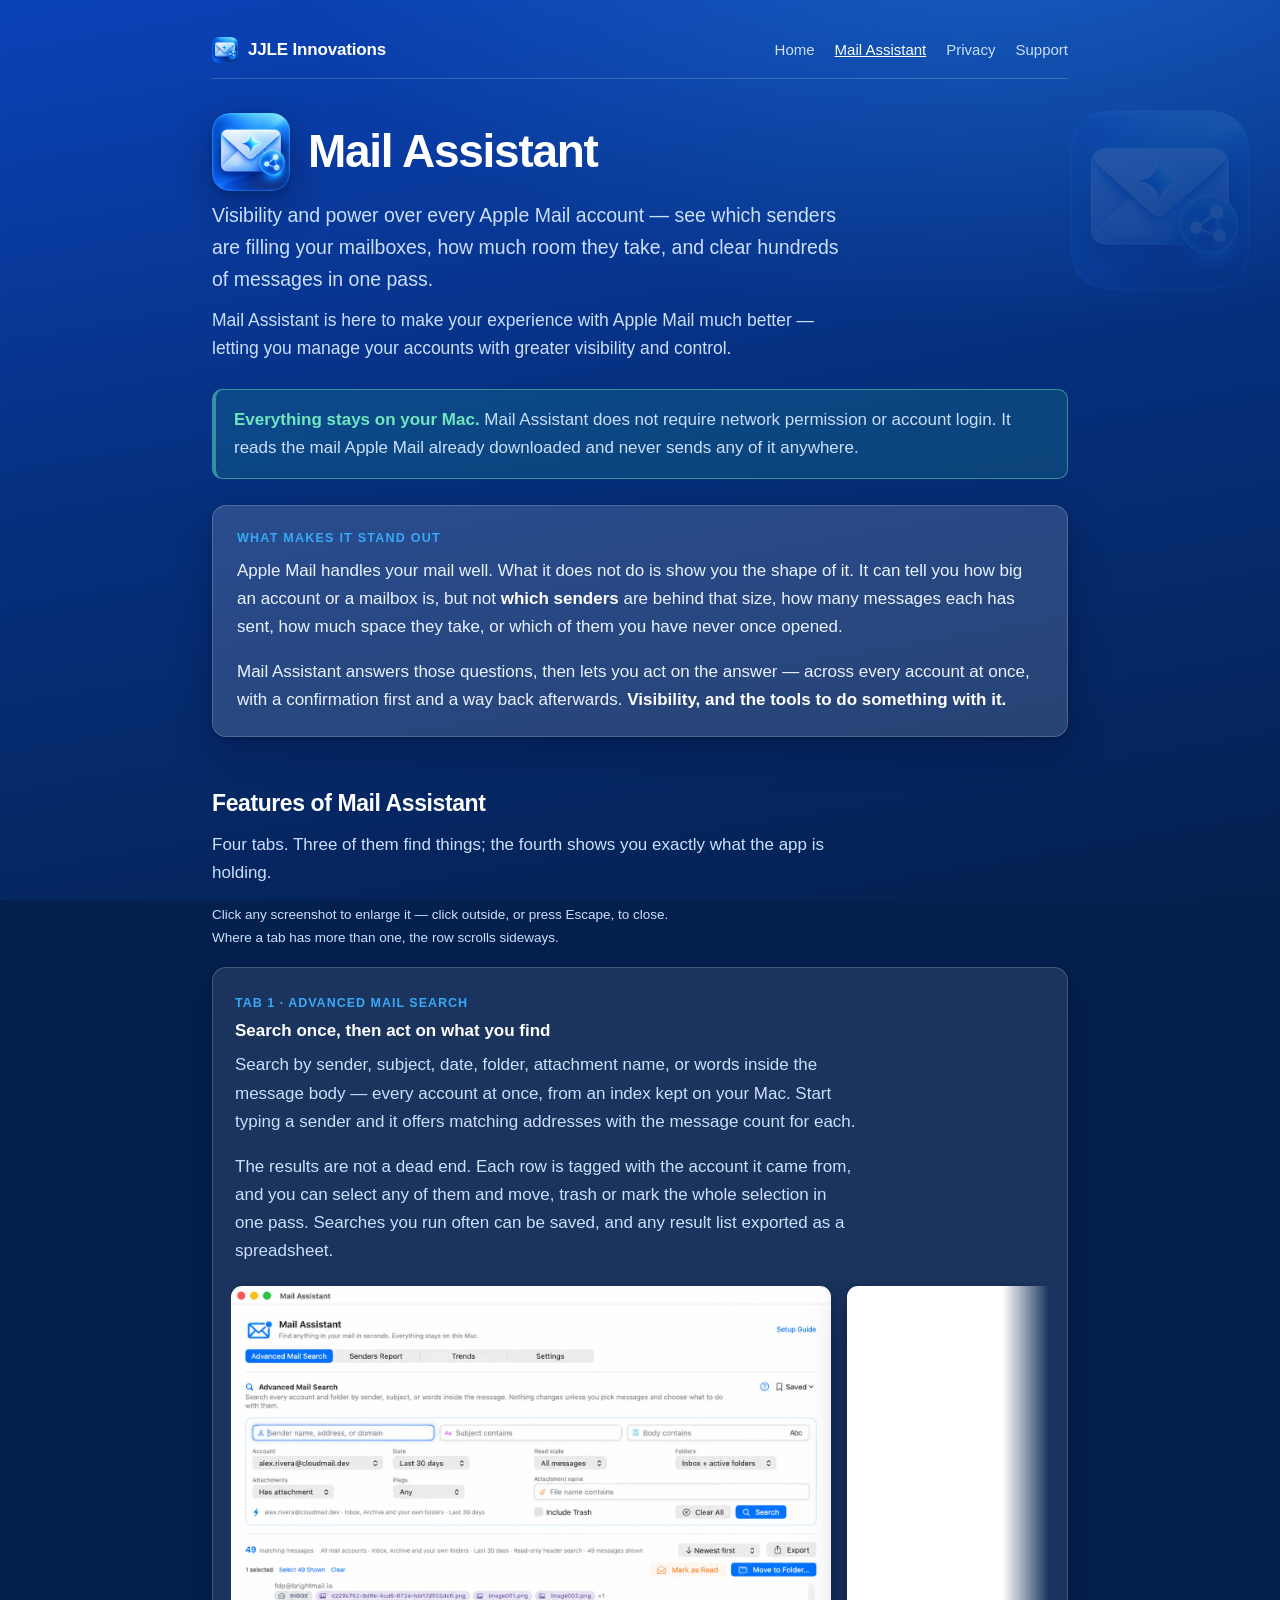
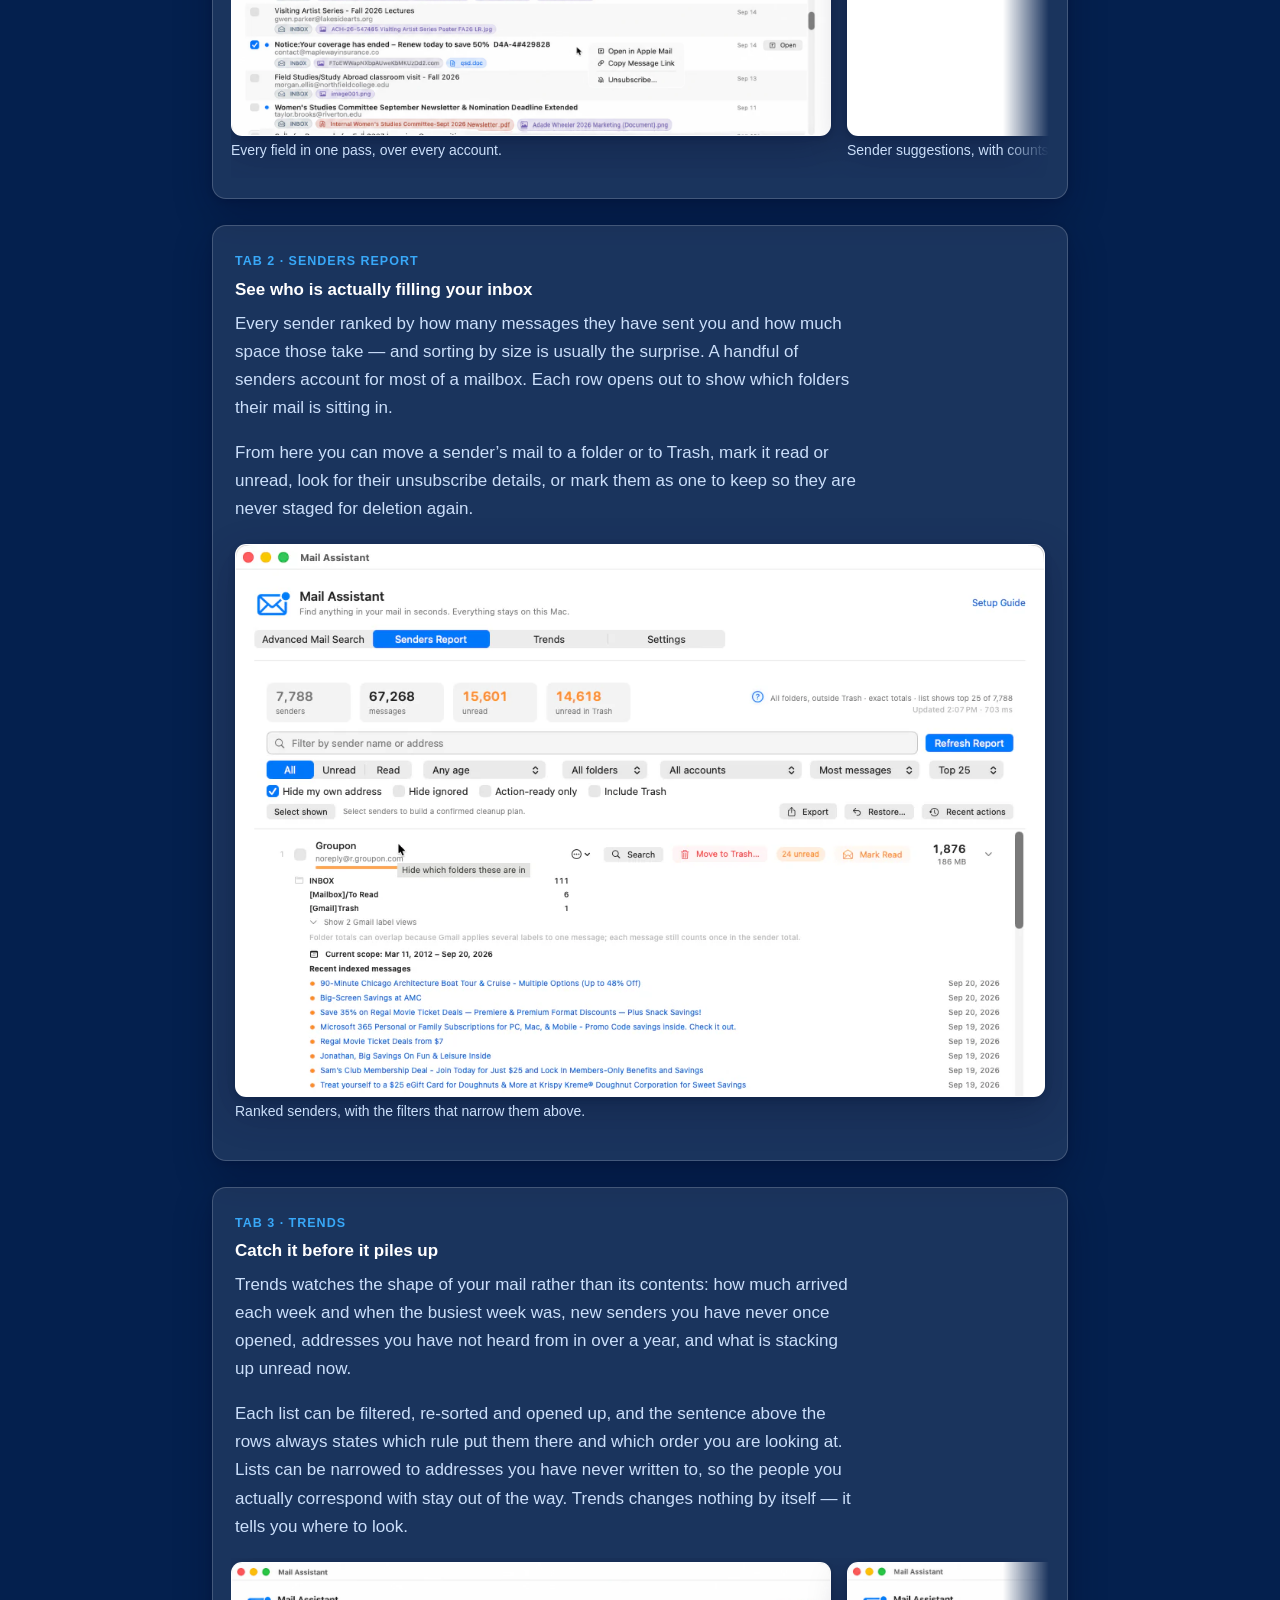
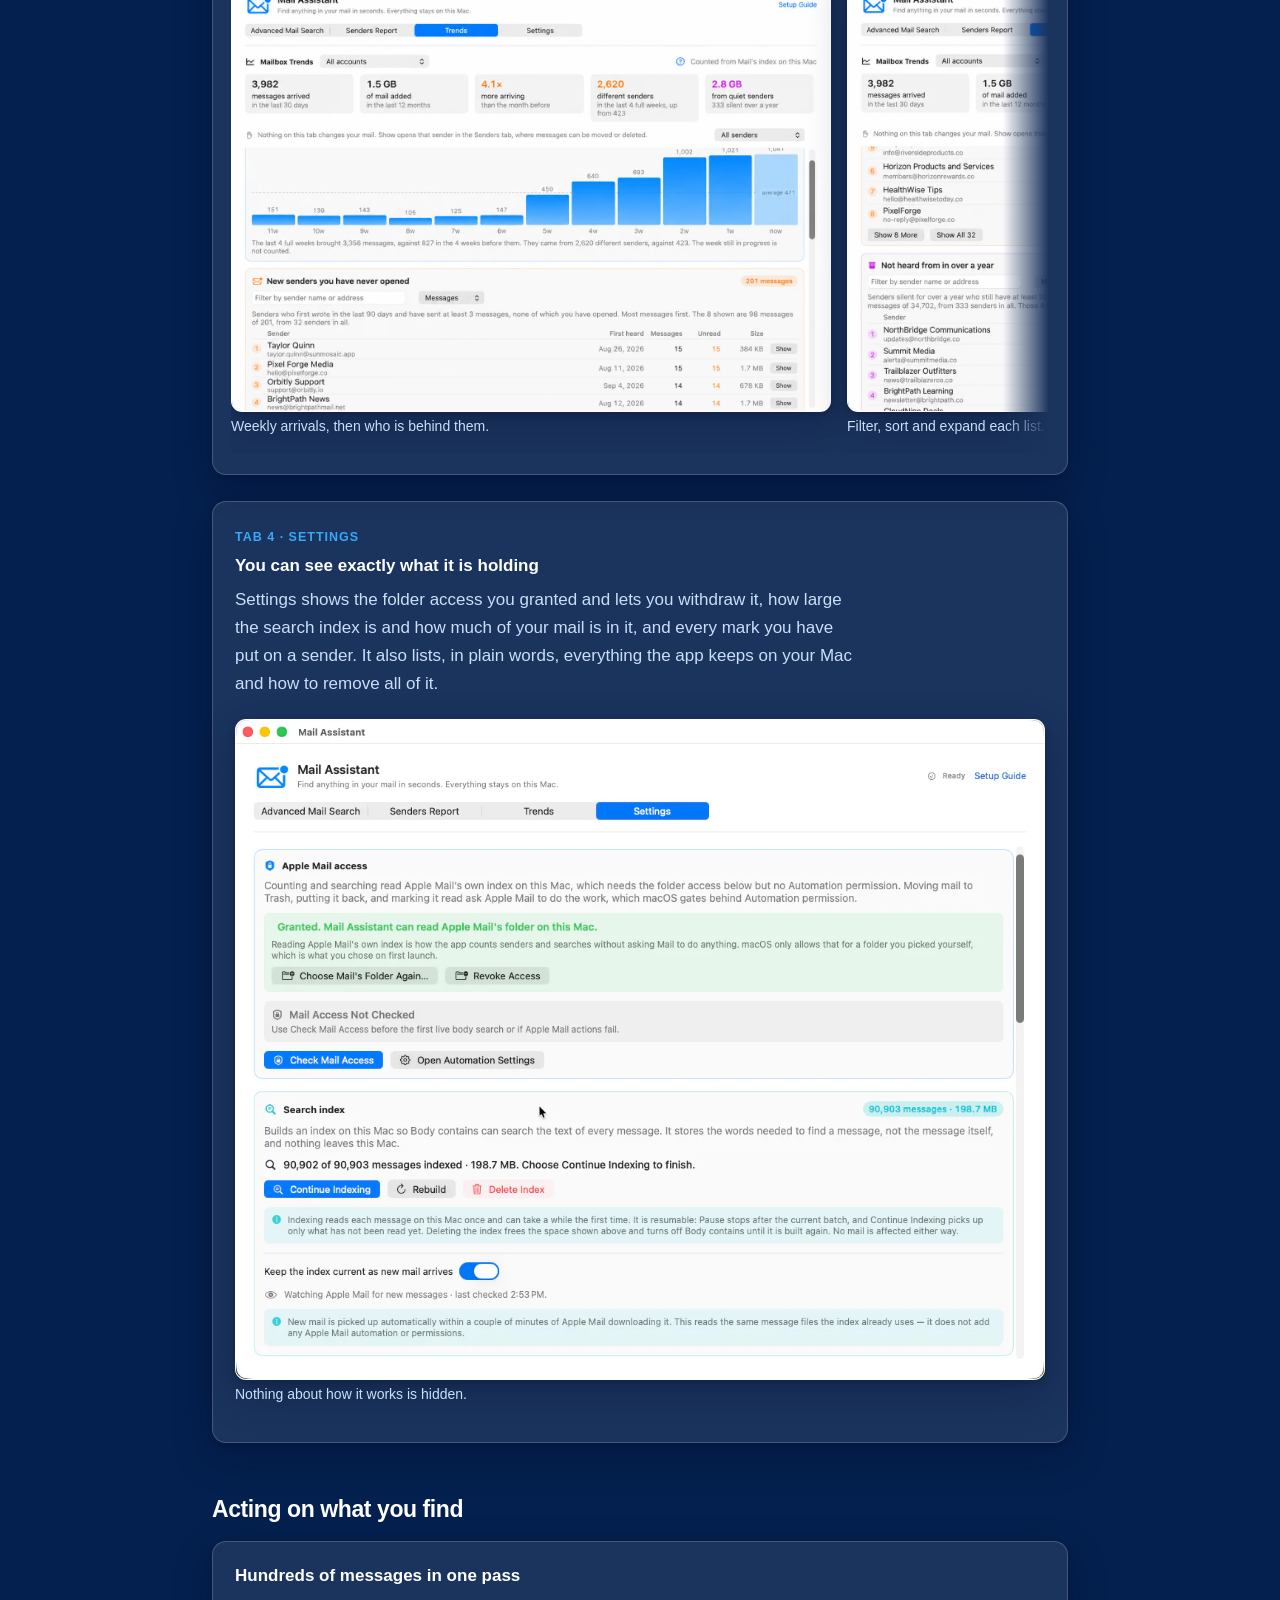
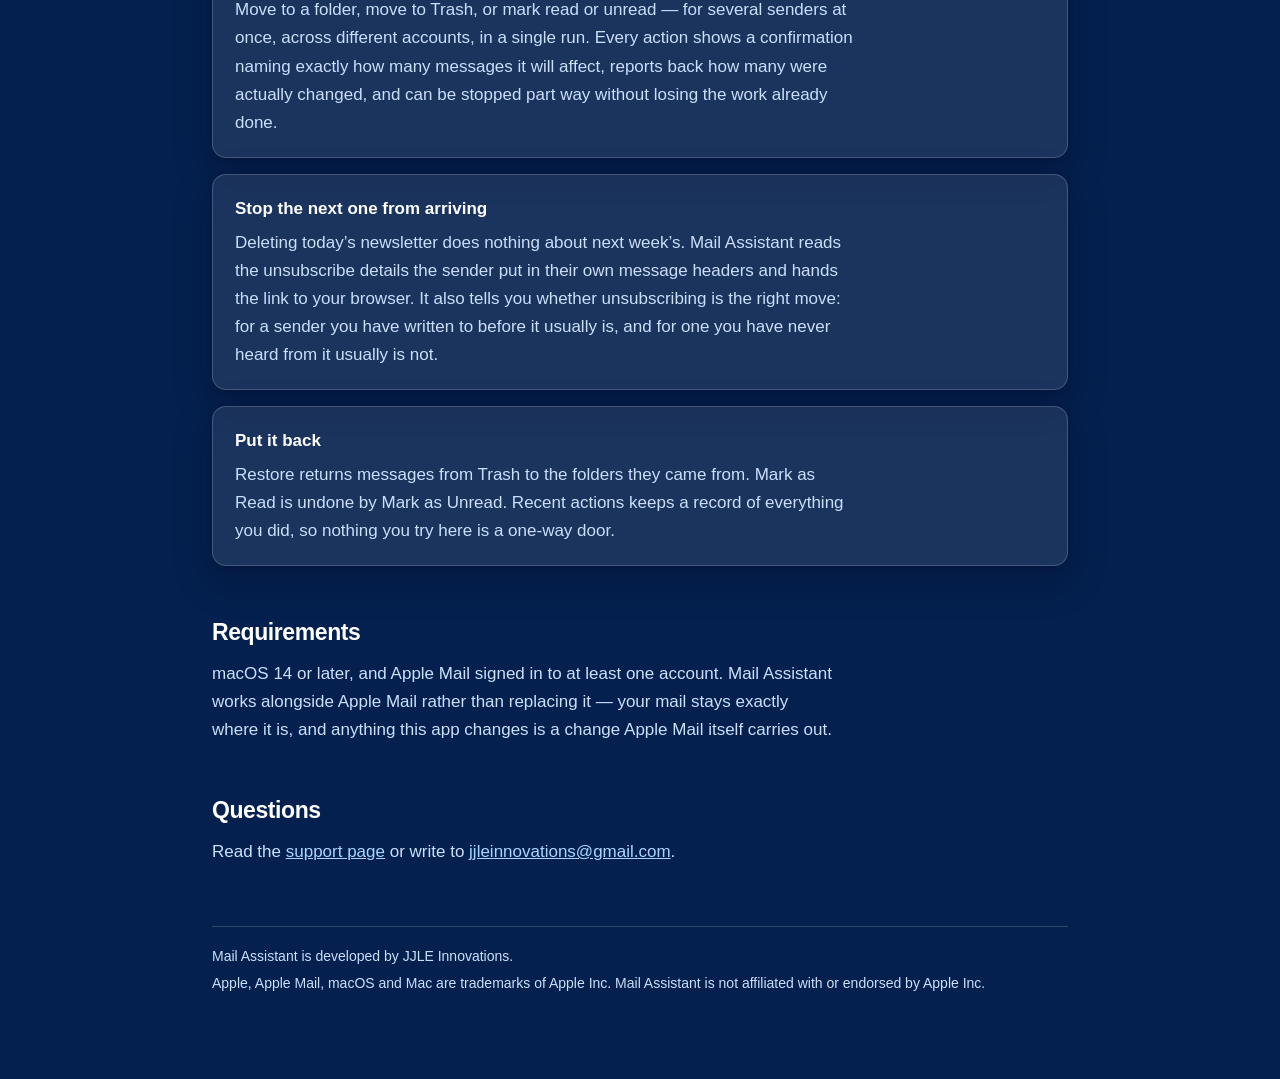
==== mail-assistant/index.html @ a0c48a4e "Home page: new portfolio layout on its own stylesheet The home page is rebuilt on home.css: a light " ====
<!doctype html>
<html lang="en">
<head>
<meta charset="utf-8">
<meta name="viewport" content="width=device-width, initial-scale=1">
<title>Mail Assistant for Mac</title>
<meta name="description" content="An Apple Mail assistant. Visibility and power over every account &mdash; see which senders fill your mailboxes, act on hundreds at once. Everything stays on your Mac.">
<meta property="og:title" content="Mail Assistant for Mac">
<meta property="og:description" content="An assistant for Apple Mail. Visibility and power over every account &mdash; see which senders fill your mailboxes, how much room they take, and act on hundreds in one pass. Everything stays on your Mac.">
<meta property="og:image" content="https://jjleinnovations.github.io/icon-512.png">
<meta property="og:type" content="website">
<meta name="twitter:card" content="summary">
<link rel="icon" href="/favicon.png" type="image/png">
<link rel="stylesheet" href="/style.css?v=20260922c">
</head>
<body class="marked">
<div class="wrap">

<nav>
  <span class="brand"><img src="/icon.png" alt="">JJLE Innovations</span>
  <a href="/">Home</a>
  <a href="/mail-assistant/" aria-current="page">Mail Assistant</a>
  <a href="/mail-assistant/privacy.html">Privacy</a>
  <a href="/mail-assistant/support.html">Support</a>
</nav>

<div class="masthead">
  <img src="/icon.png" alt="Mail Assistant icon">
  <h1>Mail Assistant</h1>
</div>
<p class="lead">Visibility and power over every Apple Mail account &mdash; see which senders are filling your mailboxes, how much room they take, and clear hundreds of messages in one pass.</p>
<p class="sub-lead">Mail Assistant is here to make your experience with Apple Mail much better &mdash; letting you manage your accounts with greater visibility and control.</p>

<div class="summary">
  <p><strong>Everything stays on your Mac.</strong> Mail Assistant does not require network permission or account login. It reads the mail Apple Mail already downloaded and never sends any of it anywhere.</p>
</div>

<div class="stand-out">
  <span class="kicker">What makes it stand out</span>
  <p>Apple Mail handles your mail well. What it does not do is show you the shape of it. It can tell you how big an account or a mailbox is, but not <strong>which senders</strong> are behind that size, how many messages each has sent, how much space they take, or which of them you have never once opened.</p>
  <p>Mail Assistant answers those questions, then lets you act on the answer &mdash; across every account at once, with a confirmation first and a way back afterwards. <strong>Visibility, and the tools to do something with it.</strong></p>
</div>

<h2>Features of Mail Assistant</h2>
<p>Four tabs. Three of them find things; the fourth shows you exactly what the app is holding.</p>
<p class="hint">Click any screenshot to enlarge it &mdash; click outside, or press Escape, to close. Where a tab has more than one, the row scrolls sideways.</p>

<div class="card feature">
  <span class="tab-name">Tab 1 &middot; Advanced Mail Search</span>
  <h3>Search once, then act on what you find</h3>
  <p>Search by sender, subject, date, folder, attachment name, or words inside the message body &mdash; every account at once, from an index kept on your Mac. Start typing a sender and it offers matching addresses with the message count for each.</p>
  <p>The results are not a dead end. Each row is tagged with the account it came from, and you can select any of them and move, trash or mark the whole selection in one pass. Searches you run often can be saved, and any result list exported as a spreadsheet.</p>
  <div class="strip">
    <button class="shot" type="button" data-src="/mail-assistant/shots/MailAssistantAdvanceSearch1.webp" data-caption="Sender, subject, body, date, folder, attachments and read state, over every account at once.">
      <img src="/mail-assistant/shots/MailAssistantAdvanceSearch1.webp" alt="Advanced Mail Search with fields for sender, subject and body, above a list of matching messages." width="1448" height="1086" loading="lazy" decoding="async">
      <span class="cap">Every field in one pass, over every account.</span>
    </button>
    <button class="shot" type="button" data-src="/mail-assistant/shots/MailAssistantAdvanceSearch2.webp" data-caption="Typing part of a sender name offers the matching addresses, each with how many messages it has sent you.">
      <img src="/mail-assistant/shots/MailAssistantAdvanceSearch2.webp" alt="Typing a partial sender name shows matching senders with message counts." width="1448" height="1086" loading="lazy" decoding="async">
      <span class="cap">Sender suggestions, with counts.</span>
    </button>
    <button class="shot" type="button" data-src="/mail-assistant/shots/MailAssistantAdvanceSearch3.webp" data-caption="Body search shows the matching words in context, and states plainly that Apple Mail was not contacted to find them.">
      <img src="/mail-assistant/shots/MailAssistantAdvanceSearch3.webp" alt="A body-text search showing the matching phrase highlighted inside each result." width="1448" height="1086" loading="lazy" decoding="async">
      <span class="cap">Body text, matched in context.</span>
    </button>
  </div>
</div>

<div class="card feature">
  <span class="tab-name">Tab 2 &middot; Senders Report</span>
  <h3>See who is actually filling your inbox</h3>
  <p>Every sender ranked by how many messages they have sent you and how much space those take &mdash; and sorting by size is usually the surprise. A handful of senders account for most of a mailbox. Each row opens out to show which folders their mail is sitting in.</p>
  <p>From here you can move a sender&rsquo;s mail to a folder or to Trash, mark it read or unread, look for their unsubscribe details, or mark them as one to keep so they are never staged for deletion again.</p>
  <div class="strip single">
    <button class="shot" type="button" data-src="/mail-assistant/shots/MailAssistantSendersReportView.webp" data-caption="Every sender, ranked. Filters for unread, age, folder and account sit above the list, and each sender expands to show the folders their mail is in.">
      <img src="/mail-assistant/shots/MailAssistantSendersReportView.webp" alt="The Senders Report listing senders with message counts, unread counts and space used." width="1057" height="721" loading="lazy" decoding="async">
      <span class="cap">Ranked senders, with the filters that narrow them above.</span>
    </button>
  </div>
</div>

<div class="card feature">
  <span class="tab-name">Tab 3 &middot; Trends</span>
  <h3>Catch it before it piles up</h3>
  <p>Trends watches the shape of your mail rather than its contents: how much arrived each week and when the busiest week was, new senders you have never once opened, addresses you have not heard from in over a year, and what is stacking up unread now.</p>
  <p>Each list can be filtered, re-sorted and opened up, and the sentence above the rows always states which rule put them there and which order you are looking at. Lists can be narrowed to addresses you have never written to, so the people you actually correspond with stay out of the way. Trends changes nothing by itself &mdash; it tells you where to look.</p>
  <div class="strip">
    <button class="shot" type="button" data-src="/mail-assistant/shots/MailAssistantTrends1.webp" data-caption="Twelve weeks of arrivals against the average week, above the senders worth a decision.">
      <img src="/mail-assistant/shots/MailAssistantTrends1.webp" alt="The Trends tab: a bar chart of weekly arrivals above a list of new senders never opened." width="1448" height="1086" loading="lazy" decoding="async">
      <span class="cap">Weekly arrivals, then who is behind them.</span>
    </button>
    <button class="shot" type="button" data-src="/mail-assistant/shots/MailAssistantTrends2.webp" data-caption="Every list has its own filter, sort and paging, and says how many senders it is holding back.">
      <img src="/mail-assistant/shots/MailAssistantTrends2.webp" alt="Trends lists with filter and sort controls and buttons to show more senders." width="1448" height="1086" loading="lazy" decoding="async">
      <span class="cap">Filter, sort and expand each list.</span>
    </button>
  </div>
</div>

<div class="card feature">
  <span class="tab-name">Tab 4 &middot; Settings</span>
  <h3>You can see exactly what it is holding</h3>
  <p>Settings shows the folder access you granted and lets you withdraw it, how large the search index is and how much of your mail is in it, and every mark you have put on a sender. It also lists, in plain words, everything the app keeps on your Mac and how to remove all of it.</p>
  <div class="strip single">
    <button class="shot" type="button" data-src="/mail-assistant/shots/MailAssistantSettingsScreen.webp" data-caption="Permission, index size and indexing progress, all stated rather than assumed - including a button to revoke the folder access.">
      <img src="/mail-assistant/shots/MailAssistantSettingsScreen.webp" alt="The Settings tab showing Apple Mail access with a Revoke Access button, and the search index size." width="1093" height="892" loading="lazy" decoding="async">
      <span class="cap">Nothing about how it works is hidden.</span>
    </button>
  </div>
</div>

<h2>Acting on what you find</h2>

<div class="card">
  <h3>Hundreds of messages in one pass</h3>
  <p>Move to a folder, move to Trash, or mark read or unread &mdash; for several senders at once, across different accounts, in a single run. Every action shows a confirmation naming exactly how many messages it will affect, reports back how many were actually changed, and can be stopped part way without losing the work already done.</p>
</div>

<div class="card">
  <h3>Stop the next one from arriving</h3>
  <p>Deleting today&rsquo;s newsletter does nothing about next week&rsquo;s. Mail Assistant reads the unsubscribe details the sender put in their own message headers and hands the link to your browser. It also tells you whether unsubscribing is the right move: for a sender you have written to before it usually is, and for one you have never heard from it usually is not.</p>
</div>

<div class="card">
  <h3>Put it back</h3>
  <p>Restore returns messages from Trash to the folders they came from. Mark as Read is undone by Mark as Unread. Recent actions keeps a record of everything you did, so nothing you try here is a one-way door.</p>
</div>

<h2>Requirements</h2>
<p>macOS 14 or later, and Apple Mail signed in to at least one account. Mail Assistant works alongside Apple Mail rather than replacing it &mdash; your mail stays exactly where it is, and anything this app changes is a change Apple Mail itself carries out.</p>

<h2>Questions</h2>
<p>Read the <a href="/mail-assistant/support.html">support page</a> or write to <a href="mailto:jjleinnovations@gmail.com">jjleinnovations@gmail.com</a>.</p>

<footer>
  <p>Mail Assistant is developed by JJLE Innovations.</p>
  <p>Apple, Apple Mail, macOS and Mac are trademarks of Apple Inc. Mail Assistant is not affiliated with or endorsed by Apple Inc.</p>
</footer>

</div>

<dialog class="zoom" id="zoom" aria-label="Enlarged screenshot">
  <button class="close" type="button" value="close">Close</button>
  <figure>
    <img id="zoom-img" alt="">
    <figcaption id="zoom-cap"></figcaption>
  </figure>
</dialog>

<script>
(function () {
  var dlg = document.getElementById('zoom');
  var img = document.getElementById('zoom-img');
  var cap = document.getElementById('zoom-cap');
  if (!dlg || typeof dlg.showModal !== 'function') return;  // no dialog: shots stay inline

  document.querySelectorAll('.shot').forEach(function (shot) {
    shot.addEventListener('click', function () {
      img.src = shot.dataset.src;
      img.alt = shot.querySelector('img').alt;
      cap.textContent = shot.dataset.caption || '';
      dlg.showModal();
    });
  });

  // Clicking outside the picture closes it. The backdrop is not an element,
  // so the click lands on the dialog itself; anything inside stops here.
  dlg.addEventListener('click', function (e) {
    if (e.target === dlg || e.target.classList.contains('close')) dlg.close();
  });
  // Free the memory and stop a stale picture flashing on the next open.
  dlg.addEventListener('close', function () { img.removeAttribute('src'); });
})();
</script>

</body>
</html>
---- style.css ----
/* Mail Assistant / JJLE Innovations.
   One deliberate look rather than a light and a dark: the page is the app's
   blue. Colours sampled from the app icon - #0048C8 core, #38A8F8 highlight -
   and every pairing checked against the LIGHTEST point of the gradient, which
   is the worst case. White 8.45:1, muted 6.23:1, links 5.53:1, all AA. */
:root {
  color-scheme: dark;
  --brand: #0048C8;
  --ground-top: #0A42B8;
  --ground-bottom: #04204E;
  --ink: #FFFFFF;
  --ink-muted: #CBDFFA;
  --link: #A9D6FF;
  --bright: #38A8F8;
  --surface: rgba(255, 255, 255, .09);
  --surface-strong: rgba(255, 255, 255, .14);
  --rule: rgba(255, 255, 255, .18);
  --affirm: #6EE7C0;
  --affirm-soft: rgba(53, 214, 164, .14);
  --shadow: 0 2px 6px rgba(0, 12, 40, .22), 0 14px 38px rgba(0, 12, 40, .28);
  --sans: -apple-system, BlinkMacSystemFont, "Segoe UI", Roboto, Helvetica, Arial, sans-serif;
  --mono: ui-monospace, "SF Mono", Menlo, Consolas, monospace;
}

* { box-sizing: border-box; }

html { background: var(--ground-bottom); }

body {
  margin: 0; color: var(--ink);
  font-family: var(--sans); font-size: 17px; line-height: 1.65;
  -webkit-font-smoothing: antialiased;
  min-height: 100vh;
  /* Fixed, so the blue does not band or repeat on a long page. */
  background:
    radial-gradient(1200px 700px at 78% -10%, rgba(56, 168, 248, .30) 0%, transparent 60%),
    linear-gradient(170deg, var(--ground-top) 0%, #06307F 46%, var(--ground-bottom) 100%);
  background-attachment: fixed;
}

/* The app's mark, behind everything. It is a recognisable rounded square, so
   a cropped one reads as a mistake rather than a bleed - it must sit fully on
   screen. The width tracks the empty gutter beside the 900px column
   (half the viewport, less half the column and a margin), so it stays out of
   the text instead of being clipped by the edge. Never intercepts a click. */
body.marked::before {
  content: "";
  position: fixed; top: 110px; right: 30px;
  width: clamp(180px, calc(50vw - 460px), 300px); aspect-ratio: 1;
  background: url("/icon-mark.webp") no-repeat center / contain;
  opacity: .10; pointer-events: none; z-index: 0;
}
/* Below this there is no gutter left to put it in. */
@media (max-width: 1100px) { body.marked::before { display: none; } }

.wrap { position: relative; z-index: 1; max-width: 900px; margin: 0 auto;
        padding-inline: 22px; padding-block: 36px 80px; }

nav { display: flex; gap: 20px; flex-wrap: wrap; align-items: center;
      border-bottom: 1px solid var(--rule); padding-bottom: 14px; margin-bottom: 34px; }
nav .brand { font-weight: 650; letter-spacing: -.01em; margin-right: auto;
             display: inline-flex; align-items: center; gap: 10px; color: var(--ink); }
nav .brand img { width: 26px; height: 26px; border-radius: 7px; display: block; }
nav a { color: var(--ink-muted); text-decoration: none; font-size: 15px; }
nav a:hover, nav a[aria-current] { color: #FFFFFF; text-decoration: underline; }

h1 { font-size: clamp(32px, 5.6vw, 46px); line-height: 1.08; letter-spacing: -.028em;
     margin: 0 0 10px; text-wrap: balance; }
h2 { font-size: 23px; line-height: 1.3; margin: 52px 0 12px; letter-spacing: -.018em; }
h3 { font-size: 17px; margin: 24px 0 6px; }
p, li { max-width: 66ch; }
p { margin: 0 0 1em; color: var(--ink-muted); }
strong { color: #FFFFFF; }
ul, ol { padding-left: 22px; color: var(--ink-muted); }
li { margin-bottom: 6px; }
a { color: var(--link); }

.masthead { display: flex; align-items: center; gap: 18px; margin-bottom: 8px; }
.masthead img { width: 78px; height: 78px; border-radius: 18px; box-shadow: var(--shadow); }
.masthead h1, .masthead h3 { margin: 0; }
@media (max-width: 520px) {
  .masthead { gap: 13px; }
  .masthead img { width: 58px; height: 58px; border-radius: 13px; }
}

.updated { font-family: var(--mono); font-size: 13px; color: var(--ink-muted); margin-bottom: 28px; }
.lead { font-size: 19.5px; color: var(--ink-muted); margin-bottom: 8px; max-width: 58ch;
        /* Stops a one-word last line. Ignored where unsupported. */
        text-wrap: pretty; }
/* Sits under the lead: the positioning line, quieter than the hook above it
   so the two read as a pair rather than competing for the same weight. */
.sub-lead { font-size: 17.5px; color: var(--ink-muted); max-width: 62ch;
            margin-top: 10px; margin-bottom: 4px; text-wrap: pretty; }

.summary { background: var(--affirm-soft); border: 1px solid rgba(110, 231, 192, .45);
           border-left-width: 4px; border-radius: 10px; padding: 16px 18px; margin: 26px 0 8px; }
.summary p { margin: 0; max-width: none; }
.summary strong { color: var(--affirm); }

/* The positioning claim. Lighter than the page so it reads as the one panel
   that is speaking rather than another card. */
.stand-out { background: var(--surface-strong); border: 1px solid var(--rule);
             border-radius: 14px; padding: 22px 24px; margin: 26px 0 10px;
             box-shadow: var(--shadow); }
.stand-out p { max-width: none; color: #EAF2FF; }
.stand-out p:last-child { margin-bottom: 0; }
.stand-out .kicker { display: block; font-size: 12.5px; letter-spacing: .1em;
                     text-transform: uppercase; color: var(--bright);
                     margin-bottom: 8px; font-weight: 700; }

.card { background: var(--surface); border: 1px solid var(--rule); border-radius: 14px;
        padding: 20px 22px; margin: 16px 0; box-shadow: var(--shadow); }
.card h3 { margin-top: 0; }
.card p:last-child, .card ul:last-child, .card .strip:last-child { margin-bottom: 0; }

/* A feature: the tab's name, what it does, then its screenshots. */
.feature { margin: 18px 0 26px; }
.feature .tab-name { display: inline-flex; align-items: center; gap: 8px;
                     font-size: 12.5px; font-weight: 700; letter-spacing: .08em;
                     text-transform: uppercase; color: var(--bright); margin-bottom: 4px; }

/* Screenshots side by side, scrolled horizontally when there is more than one.
   Snap points so a swipe lands on a shot rather than between two. */
.strip { display: flex; gap: 16px; overflow-x: auto; overscroll-behavior-x: contain;
         scroll-snap-type: x mandatory; padding: 4px 4px 14px; margin: 14px -4px 0;
         scrollbar-width: thin; scrollbar-color: rgba(255,255,255,.35) transparent; }
.strip::-webkit-scrollbar { height: 9px; }
.strip::-webkit-scrollbar-thumb { background: rgba(255,255,255,.28); border-radius: 99px; }
.strip::-webkit-scrollbar-track { background: transparent; }
.strip.single { overflow-x: visible; scroll-snap-type: none; }
/* Fade the right edge so a strip reads as scrollable rather than clipped. */
.strip:not(.single) { mask-image: linear-gradient(to right, #000 0, #000 calc(100% - 46px), transparent 100%);
                      -webkit-mask-image: linear-gradient(to right, #000 0, #000 calc(100% - 46px), transparent 100%); }

.shot { flex: 0 0 auto; scroll-snap-align: start; width: min(600px, 88%);
        padding: 0; margin: 0; border: 0; background: none; cursor: zoom-in;
        display: block; text-align: left; color: inherit; font: inherit; }
.strip.single .shot { width: 100%; }
.shot img { display: block; width: 100%; height: auto; border-radius: 11px;
            border: 1px solid var(--rule); box-shadow: var(--shadow);
            background: #FFFFFF; transition: transform .16s ease, box-shadow .16s ease; }
.shot:hover img { transform: translateY(-2px); box-shadow: 0 6px 14px rgba(0,12,40,.3), 0 20px 48px rgba(0,12,40,.36); }
.shot:focus-visible { outline: 3px solid var(--bright); outline-offset: 4px; border-radius: 13px; }
.shot .cap { font-size: 14px; color: var(--ink-muted); margin-top: 9px; }

.hint { font-size: 13.5px; color: var(--ink-muted); margin: 2px 0 0; }

/* Zoomed view. A dialog rather than a bare div so Escape closes it and focus
   is trapped without any of that being hand-written. */
dialog.zoom { border: 0; padding: 0; background: transparent; max-width: 96vw; max-height: 96vh; }
dialog.zoom::backdrop { background: rgba(2, 12, 34, .84); backdrop-filter: blur(3px); }
dialog.zoom img { display: block; max-width: 96vw; max-height: 86vh; width: auto; height: auto;
                  border-radius: 12px; box-shadow: 0 30px 80px rgba(0,0,0,.6); background: #FFF; }
dialog.zoom figure { margin: 0; display: flex; flex-direction: column; align-items: center; }
dialog.zoom figcaption { color: #DCE8FB; font-size: 14px; margin-top: 10px; text-align: center;
                         max-width: 70ch; margin-inline: auto; }
dialog.zoom .close { position: fixed; top: 18px; right: 22px; font-size: 15px;
                     color: #FFFFFF; background: rgba(255,255,255,.16); border: 1px solid var(--rule);
                     border-radius: 99px; padding: 7px 15px; cursor: pointer; }
dialog.zoom .close:hover { background: rgba(255,255,255,.26); }

code { font-family: var(--mono); font-size: .87em; background: rgba(255,255,255,.14);
       padding: 1px 6px; border-radius: 4px; word-break: break-word; color: #EAF2FF; }

footer { margin-top: 60px; padding-top: 18px; border-top: 1px solid var(--rule);
         font-size: 14px; color: var(--ink-muted); }
footer p { margin: 0 0 4px; max-width: none; }

@media (prefers-reduced-motion: reduce) {
  .shot img { transition: none; }
  .shot:hover img { transform: none; }
}
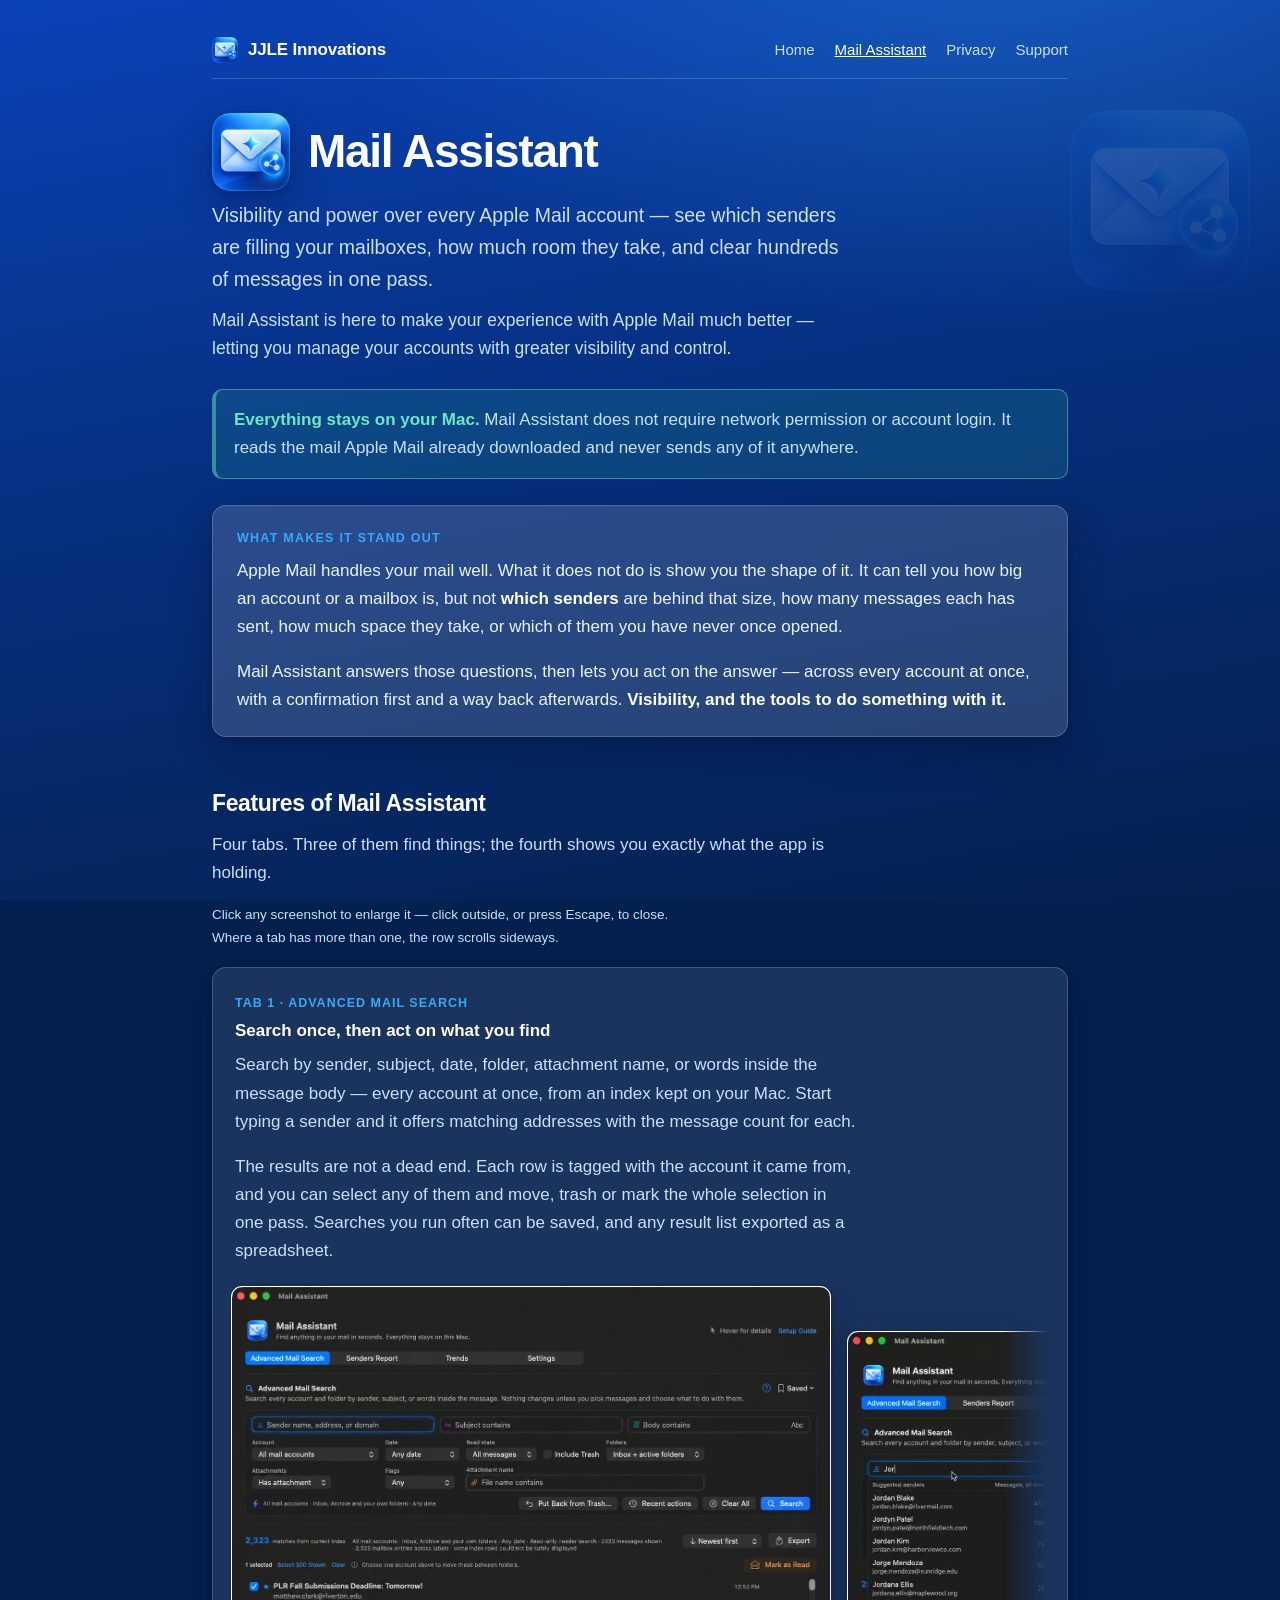
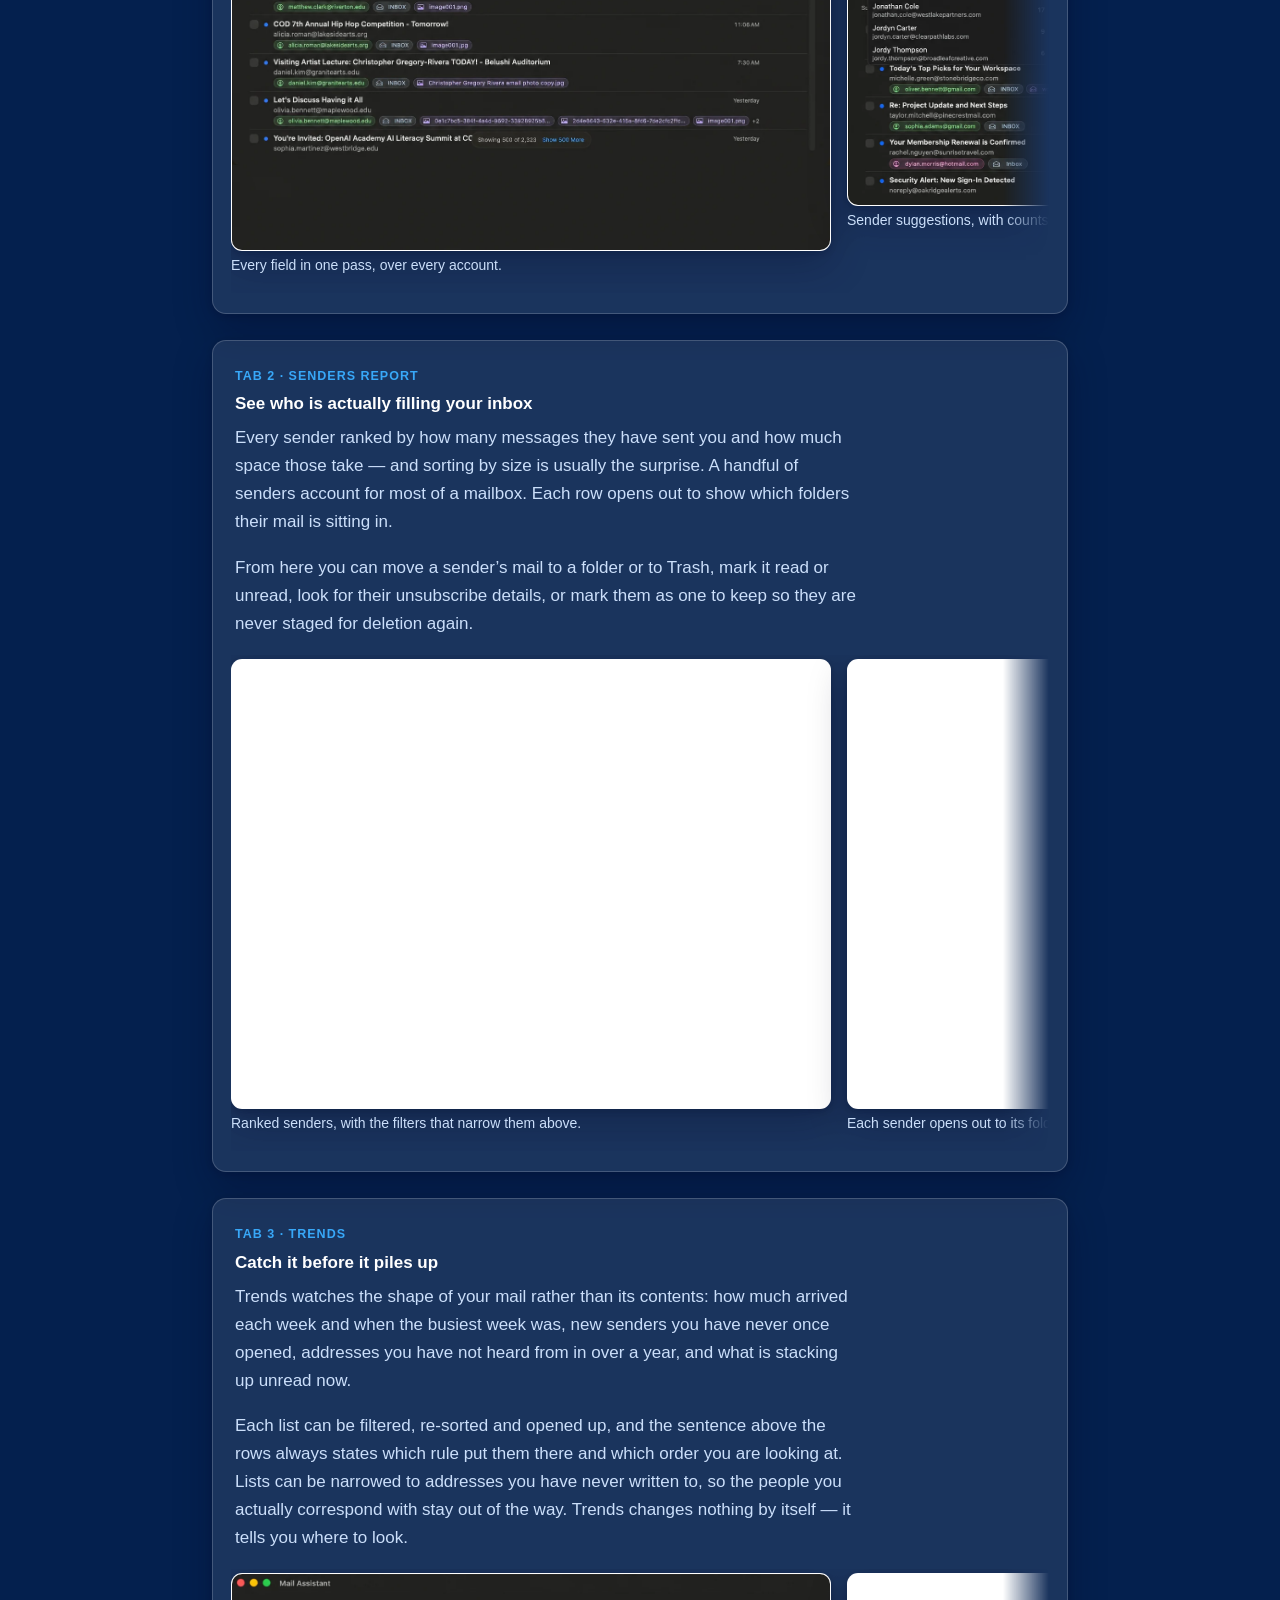
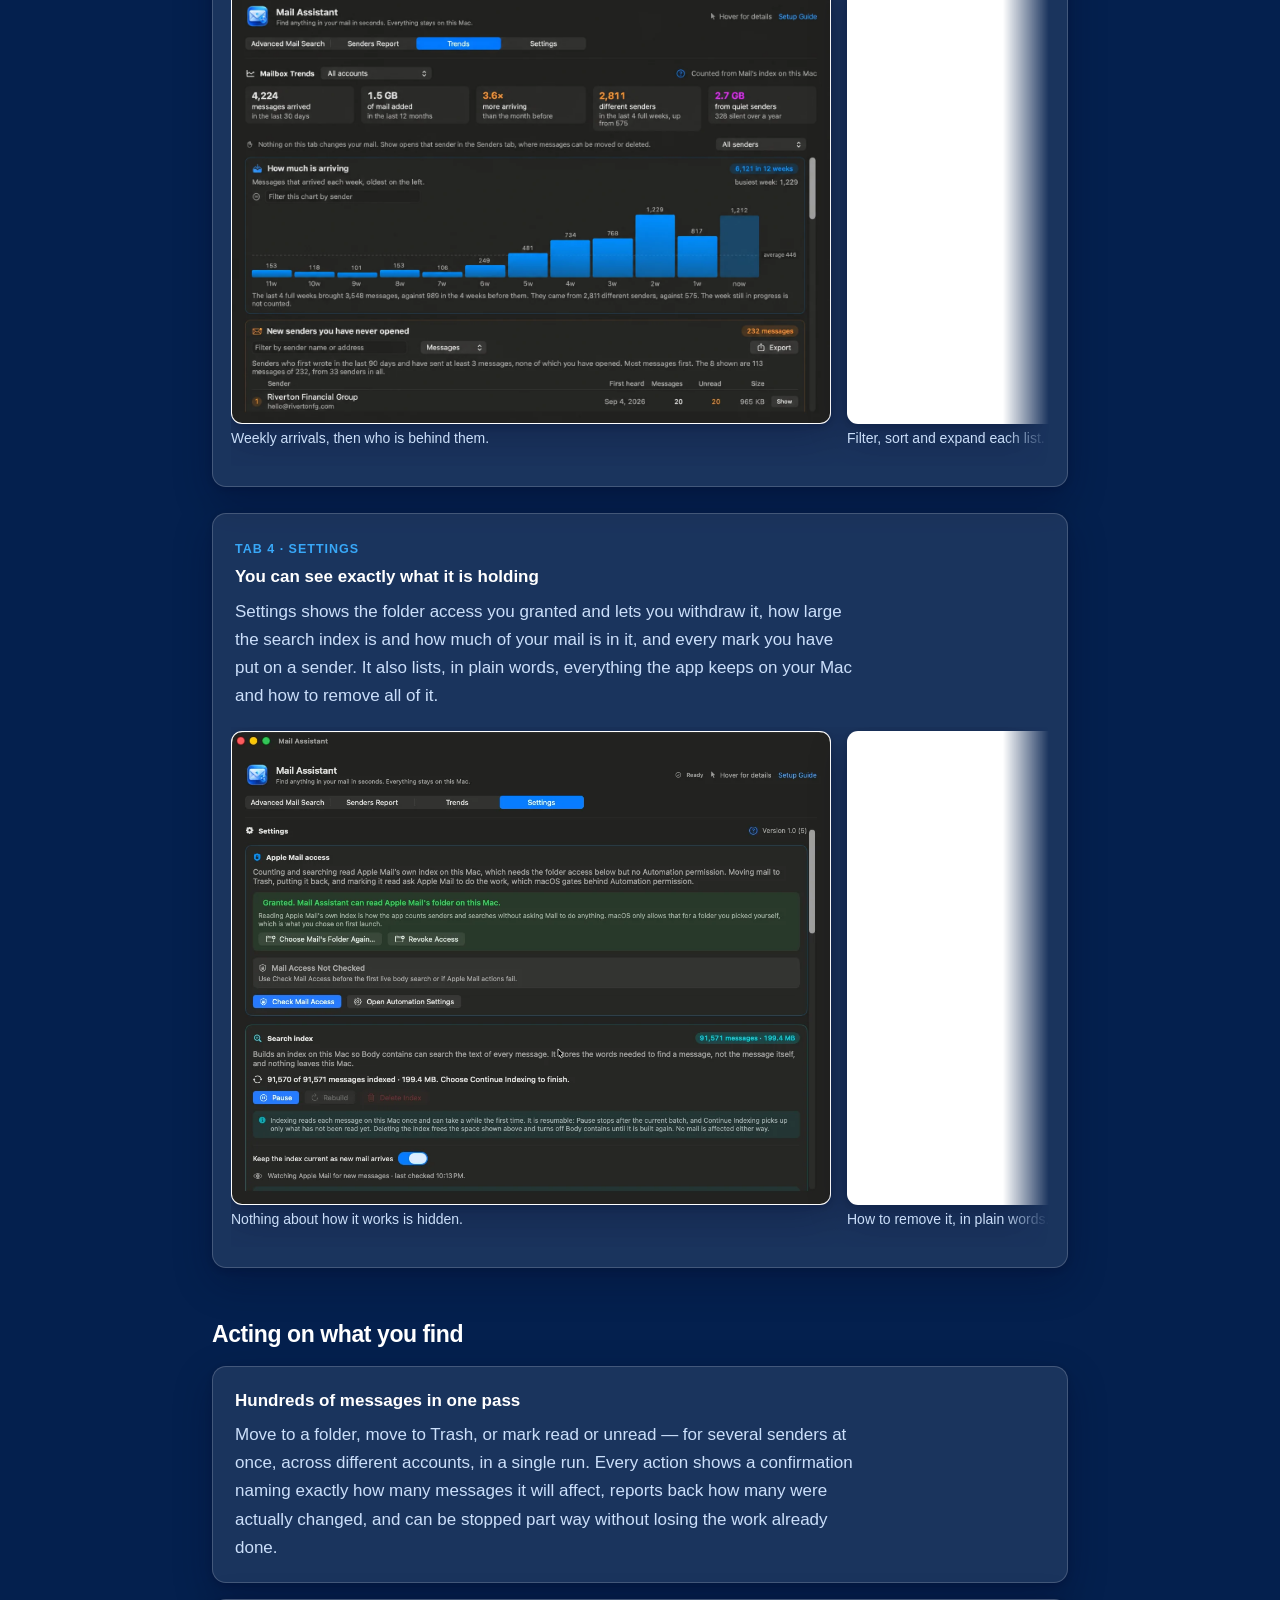
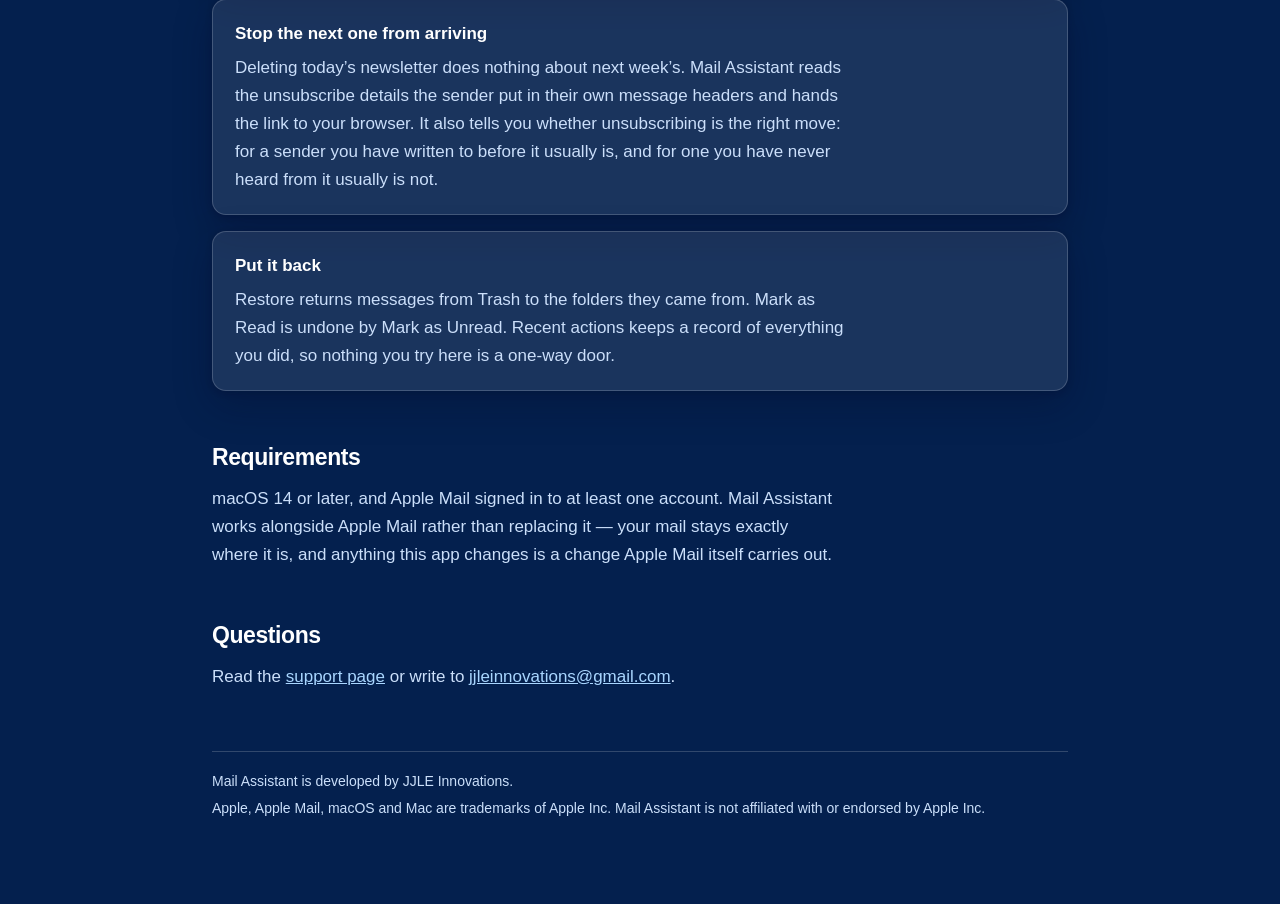
==== commit a061c31c: "Mail Assistant: New screenshots" ====
--- a/mail-assistant/index.html
+++ b/mail-assistant/index.html
@@ -52,15 +52,15 @@
   <p>The results are not a dead end. Each row is tagged with the account it came from, and you can select any of them and move, trash or mark the whole selection in one pass. Searches you run often can be saved, and any result list exported as a spreadsheet.</p>
   <div class="strip">
     <button class="shot" type="button" data-src="/mail-assistant/shots/MailAssistantAdvanceSearch1.webp" data-caption="Sender, subject, body, date, folder, attachments and read state, over every account at once.">
-      <img src="/mail-assistant/shots/MailAssistantAdvanceSearch1.webp" alt="Advanced Mail Search with fields for sender, subject and body, above a list of matching messages." width="1448" height="1086" loading="lazy" decoding="async">
+      <img src="/mail-assistant/shots/MailAssistantAdvanceSearch1.webp" alt="Advanced Mail Search with fields for sender, subject and body, above a list of matching messages." width="1293" height="1217" loading="lazy" decoding="async">
       <span class="cap">Every field in one pass, over every account.</span>
     </button>
     <button class="shot" type="button" data-src="/mail-assistant/shots/MailAssistantAdvanceSearch2.webp" data-caption="Typing part of a sender name offers the matching addresses, each with how many messages it has sent you.">
-      <img src="/mail-assistant/shots/MailAssistantAdvanceSearch2.webp" alt="Typing a partial sender name shows matching senders with message counts." width="1448" height="1086" loading="lazy" decoding="async">
+      <img src="/mail-assistant/shots/MailAssistantAdvanceSearch2.webp" alt="Typing a partial sender name shows matching senders with message counts." width="1410" height="1115" loading="lazy" decoding="async">
       <span class="cap">Sender suggestions, with counts.</span>
     </button>
     <button class="shot" type="button" data-src="/mail-assistant/shots/MailAssistantAdvanceSearch3.webp" data-caption="Body search shows the matching words in context, and states plainly that Apple Mail was not contacted to find them.">
-      <img src="/mail-assistant/shots/MailAssistantAdvanceSearch3.webp" alt="A body-text search showing the matching phrase highlighted inside each result." width="1448" height="1086" loading="lazy" decoding="async">
+      <img src="/mail-assistant/shots/MailAssistantAdvanceSearch3.webp" alt="A body-text search showing the matching phrase highlighted inside each result." width="1293" height="1217" loading="lazy" decoding="async">
       <span class="cap">Body text, matched in context.</span>
     </button>
   </div>
@@ -71,10 +71,14 @@
   <h3>See who is actually filling your inbox</h3>
   <p>Every sender ranked by how many messages they have sent you and how much space those take &mdash; and sorting by size is usually the surprise. A handful of senders account for most of a mailbox. Each row opens out to show which folders their mail is sitting in.</p>
   <p>From here you can move a sender&rsquo;s mail to a folder or to Trash, mark it read or unread, look for their unsubscribe details, or mark them as one to keep so they are never staged for deletion again.</p>
-  <div class="strip single">
-    <button class="shot" type="button" data-src="/mail-assistant/shots/MailAssistantSendersReportView.webp" data-caption="Every sender, ranked. Filters for unread, age, folder and account sit above the list, and each sender expands to show the folders their mail is in.">
-      <img src="/mail-assistant/shots/MailAssistantSendersReportView.webp" alt="The Senders Report listing senders with message counts, unread counts and space used." width="1057" height="721" loading="lazy" decoding="async">
+  <div class="strip">
+    <button class="shot" type="button" data-src="/mail-assistant/shots/MailAssistantSendersReportView.webp" data-caption="Every sender, ranked. Tick the ones you want and build an Action Plan you confirm before anything changes.">
+      <img src="/mail-assistant/shots/MailAssistantSendersReportView.webp" alt="The Senders Report listing senders with message counts and space used, two of them selected for an Action Plan." width="1448" height="1086" loading="lazy" decoding="async">
       <span class="cap">Ranked senders, with the filters that narrow them above.</span>
+    </button>
+    <button class="shot" type="button" data-src="/mail-assistant/shots/MailAssistantSendersReportView2.webp" data-caption="Open any sender to see which folders their mail is in and the latest messages they sent.">
+      <img src="/mail-assistant/shots/MailAssistantSendersReportView2.webp" alt="A sender expanded to show message counts per folder and a list of recent messages." width="1448" height="1086" loading="lazy" decoding="async">
+      <span class="cap">Each sender opens out to its folders.</span>
     </button>
   </div>
 </div>
@@ -100,10 +104,14 @@
   <span class="tab-name">Tab 4 &middot; Settings</span>
   <h3>You can see exactly what it is holding</h3>
   <p>Settings shows the folder access you granted and lets you withdraw it, how large the search index is and how much of your mail is in it, and every mark you have put on a sender. It also lists, in plain words, everything the app keeps on your Mac and how to remove all of it.</p>
-  <div class="strip single">
-    <button class="shot" type="button" data-src="/mail-assistant/shots/MailAssistantSettingsScreen.webp" data-caption="Permission, index size and indexing progress, all stated rather than assumed - including a button to revoke the folder access.">
-      <img src="/mail-assistant/shots/MailAssistantSettingsScreen.webp" alt="The Settings tab showing Apple Mail access with a Revoke Access button, and the search index size." width="1093" height="892" loading="lazy" decoding="async">
+  <div class="strip">
+    <button class="shot" type="button" data-src="/mail-assistant/shots/MailAssistantSettings1.webp" data-caption="Permission, index size and indexing progress, all stated rather than assumed - including a button to revoke the folder access.">
+      <img src="/mail-assistant/shots/MailAssistantSettings1.webp" alt="The Settings tab showing Apple Mail access with a Revoke Access button, and the search index size and progress." width="1088" height="860" loading="lazy" decoding="async">
       <span class="cap">Nothing about how it works is hidden.</span>
+    </button>
+    <button class="shot" type="button" data-src="/mail-assistant/shots/MailAssistantSettings2.webp" data-caption="What the app keeps on your Mac, step-by-step instructions for removing it completely, and a way to report a problem.">
+      <img src="/mail-assistant/shots/MailAssistantSettings2.webp" alt="Settings listing the app's own stored data, the steps to remove Mail Assistant, and a Contact Developer button." width="1088" height="860" loading="lazy" decoding="async">
+      <span class="cap">How to remove it, in plain words.</span>
     </button>
   </div>
 </div>
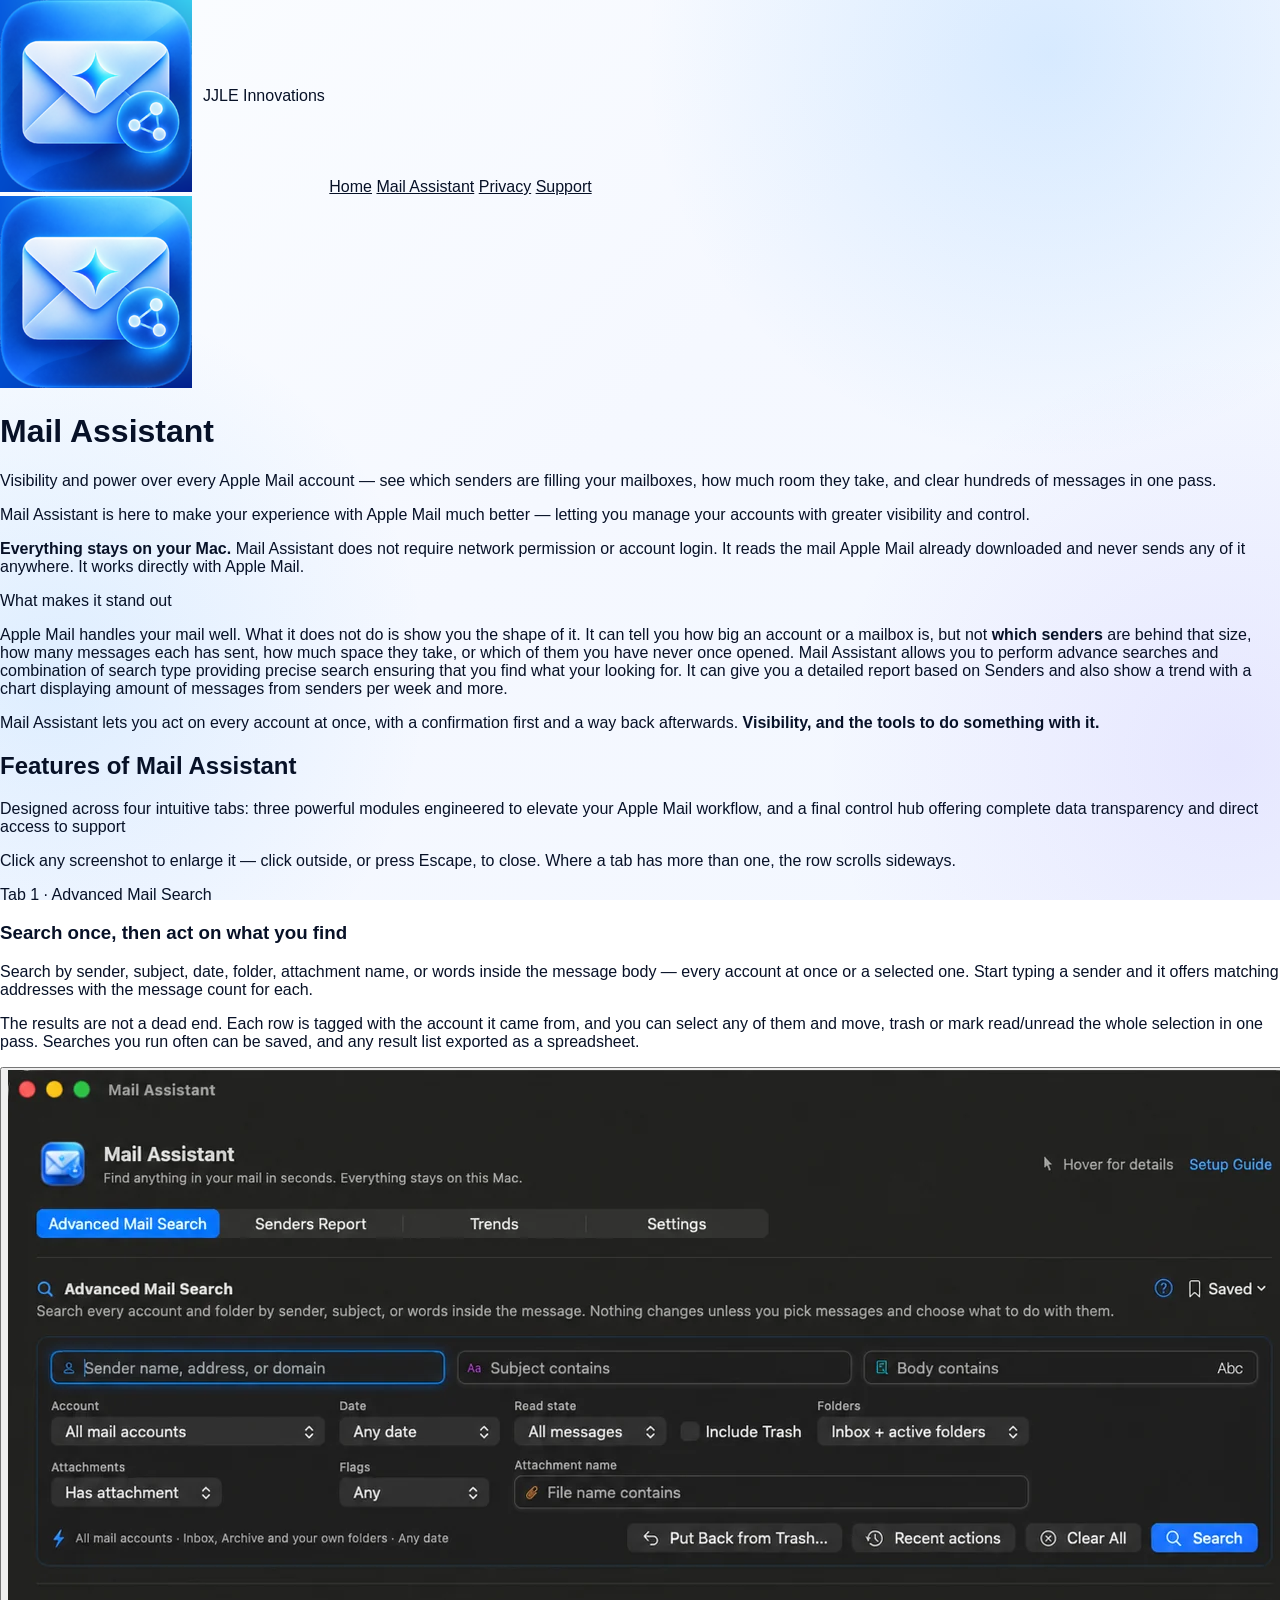
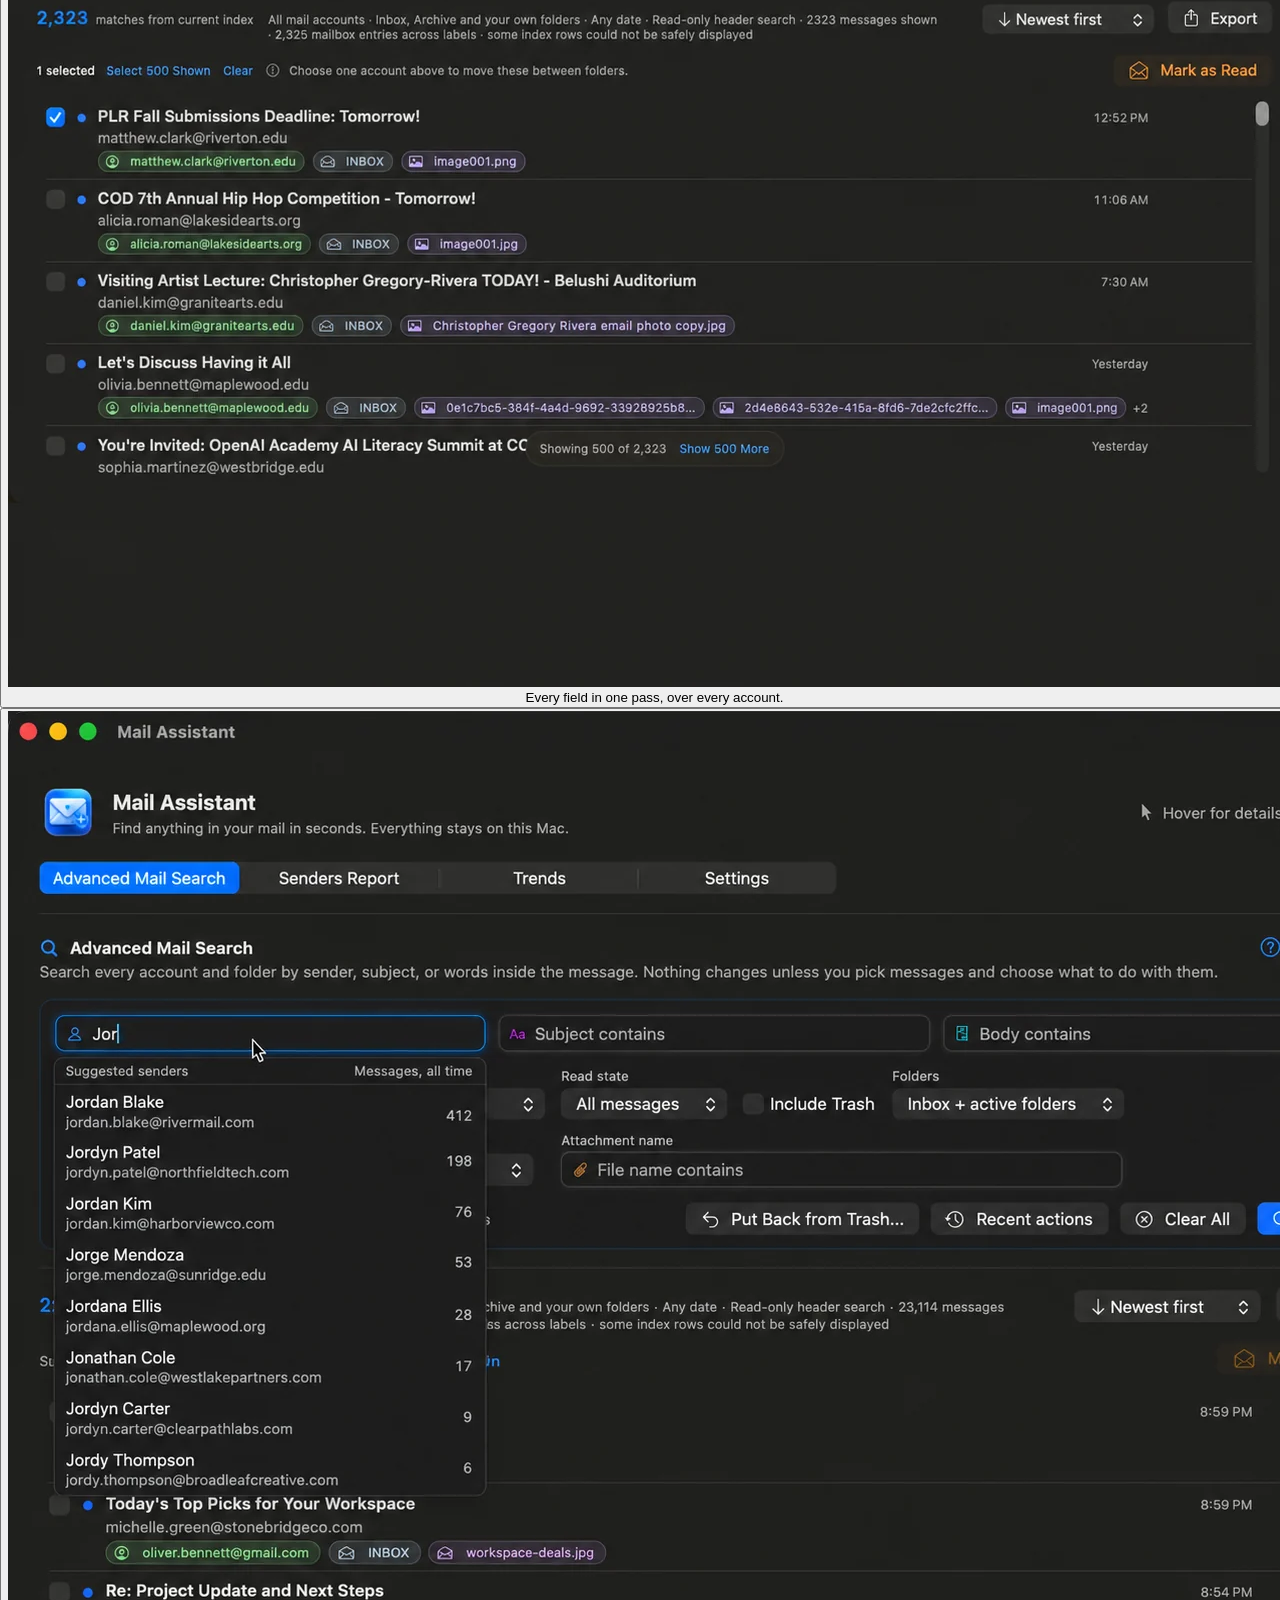
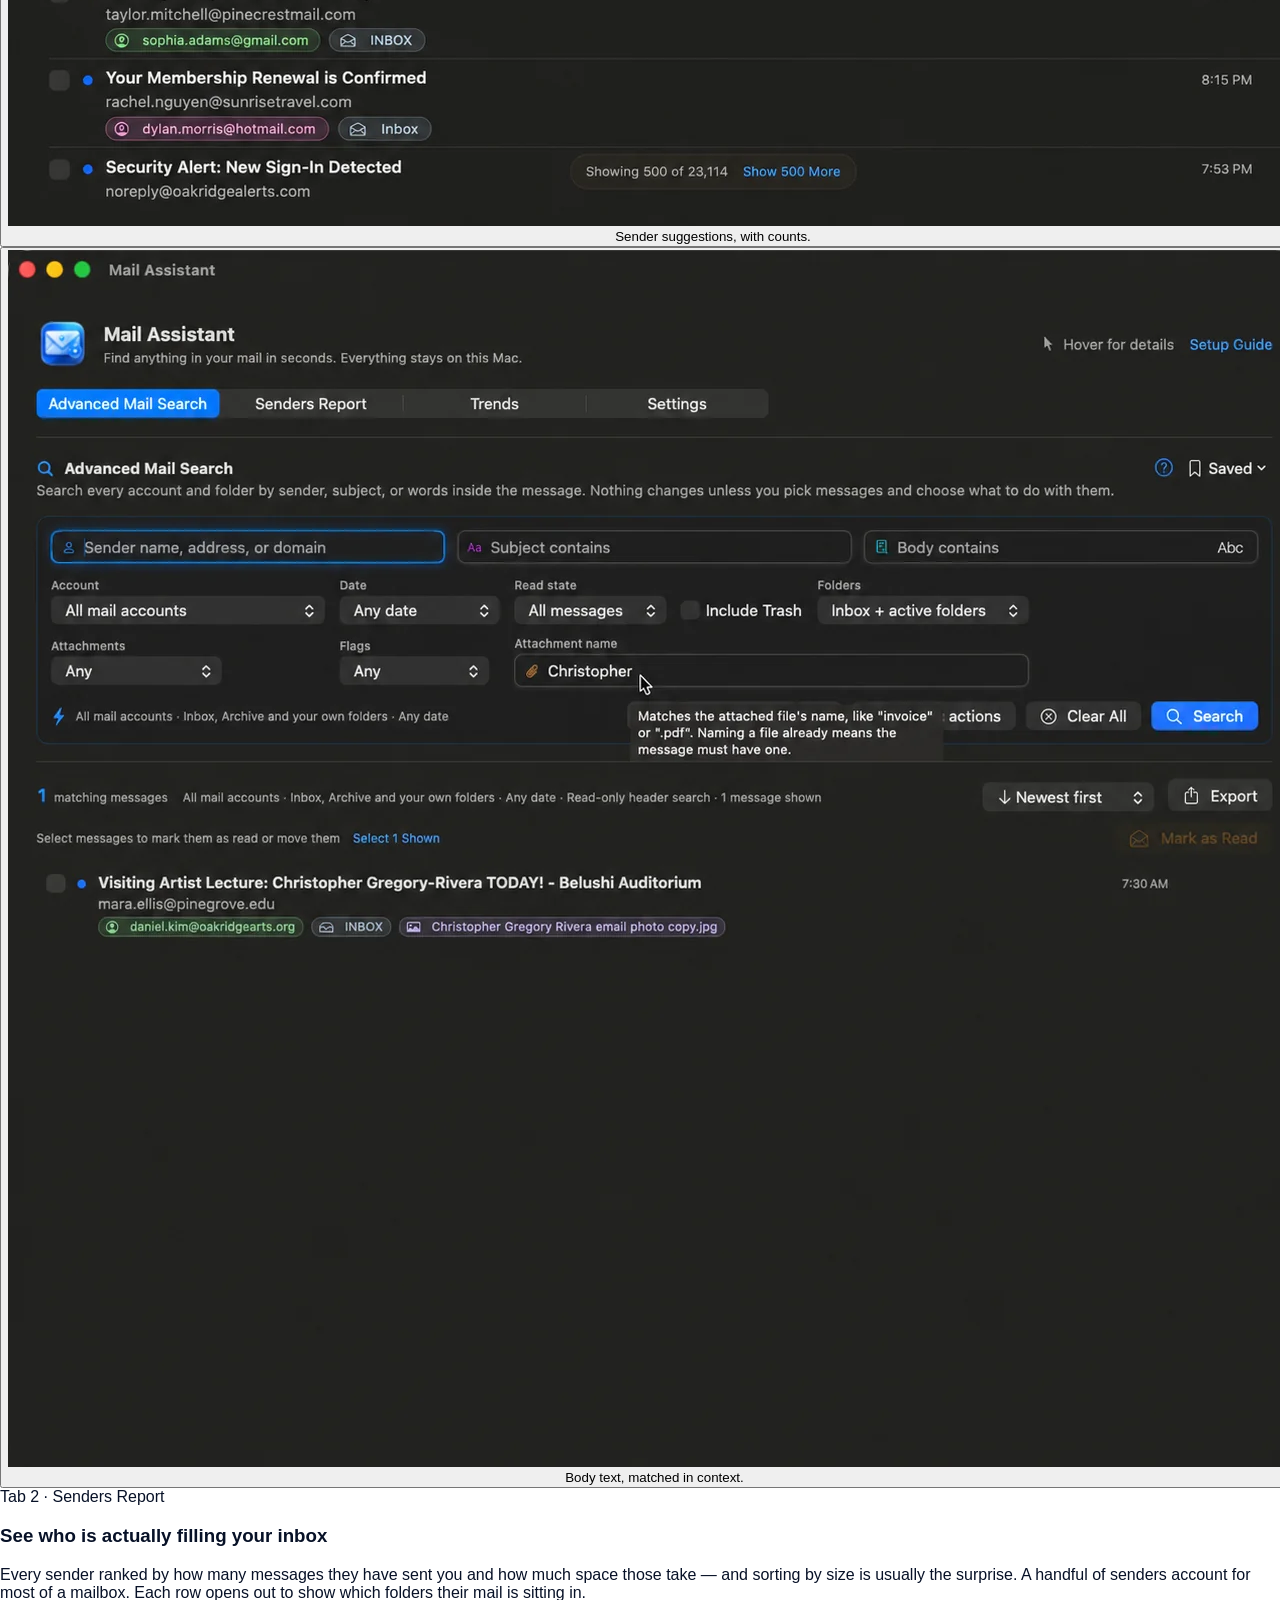
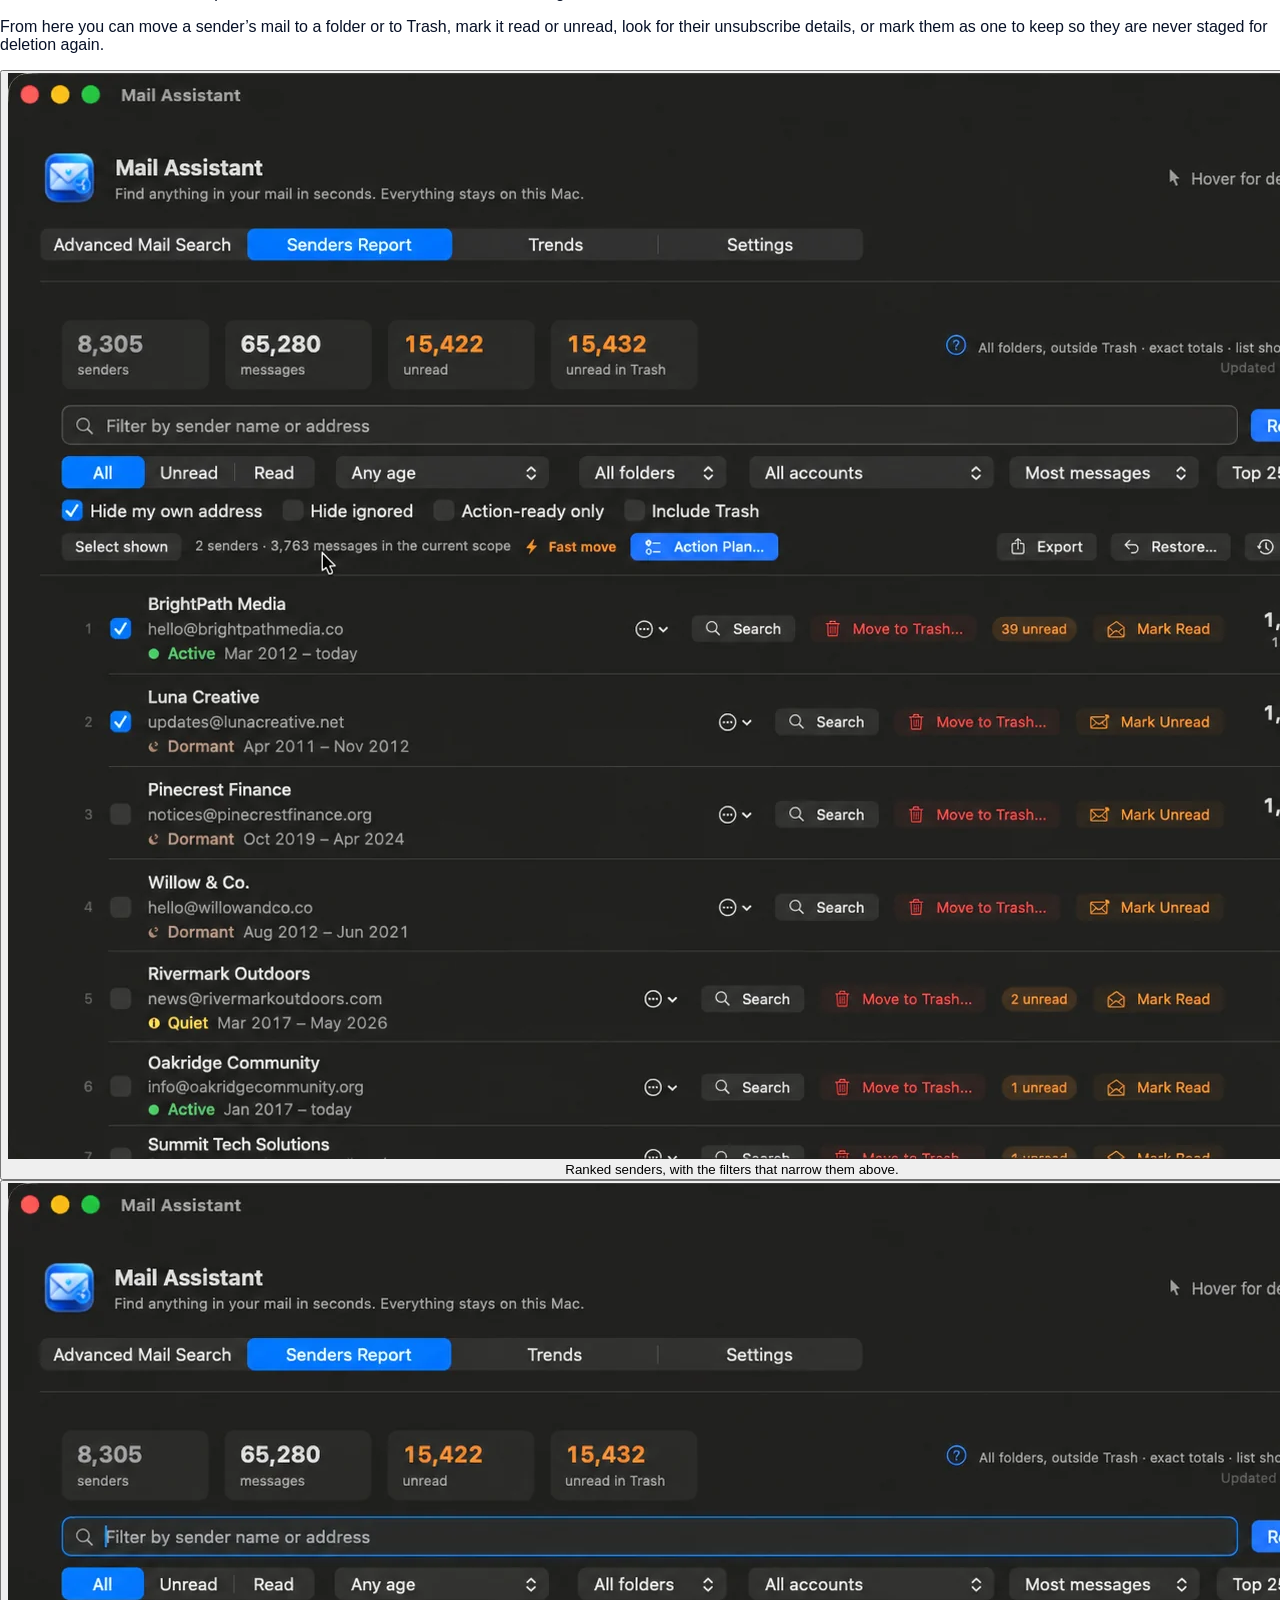
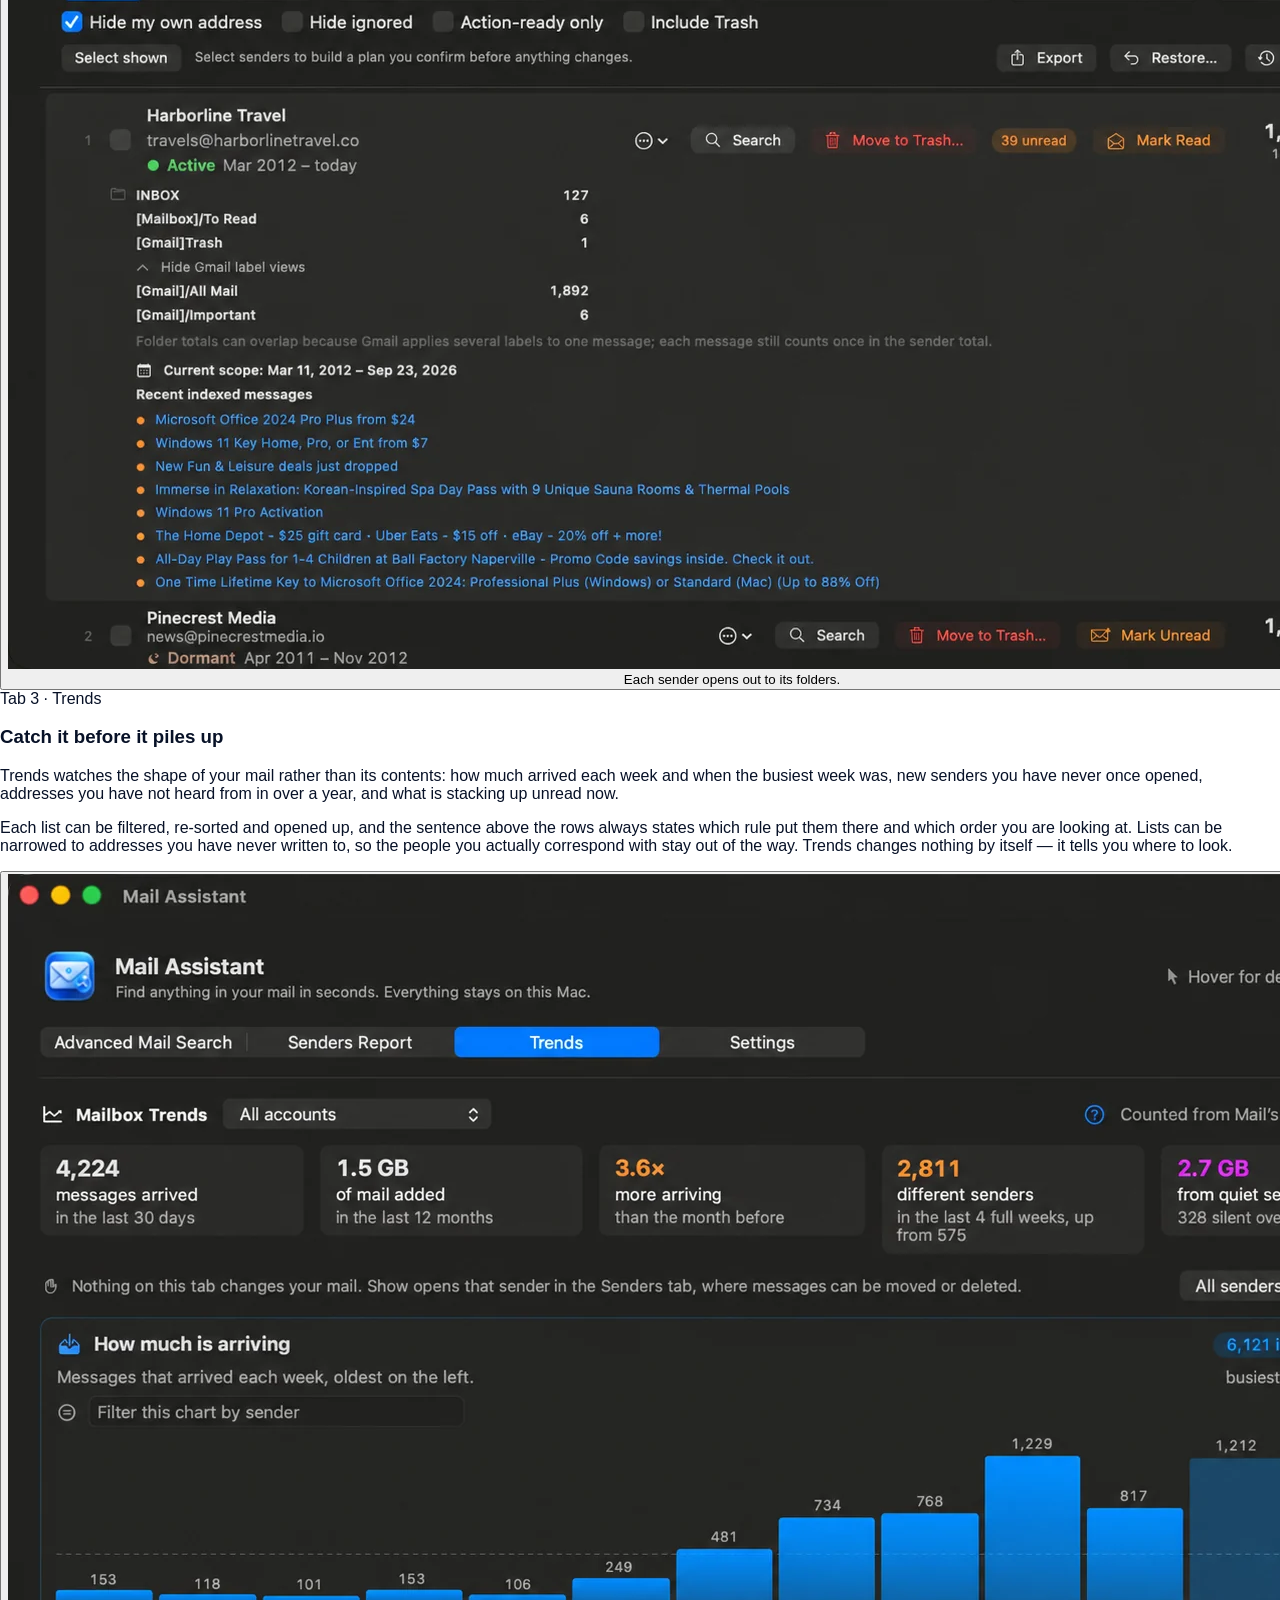
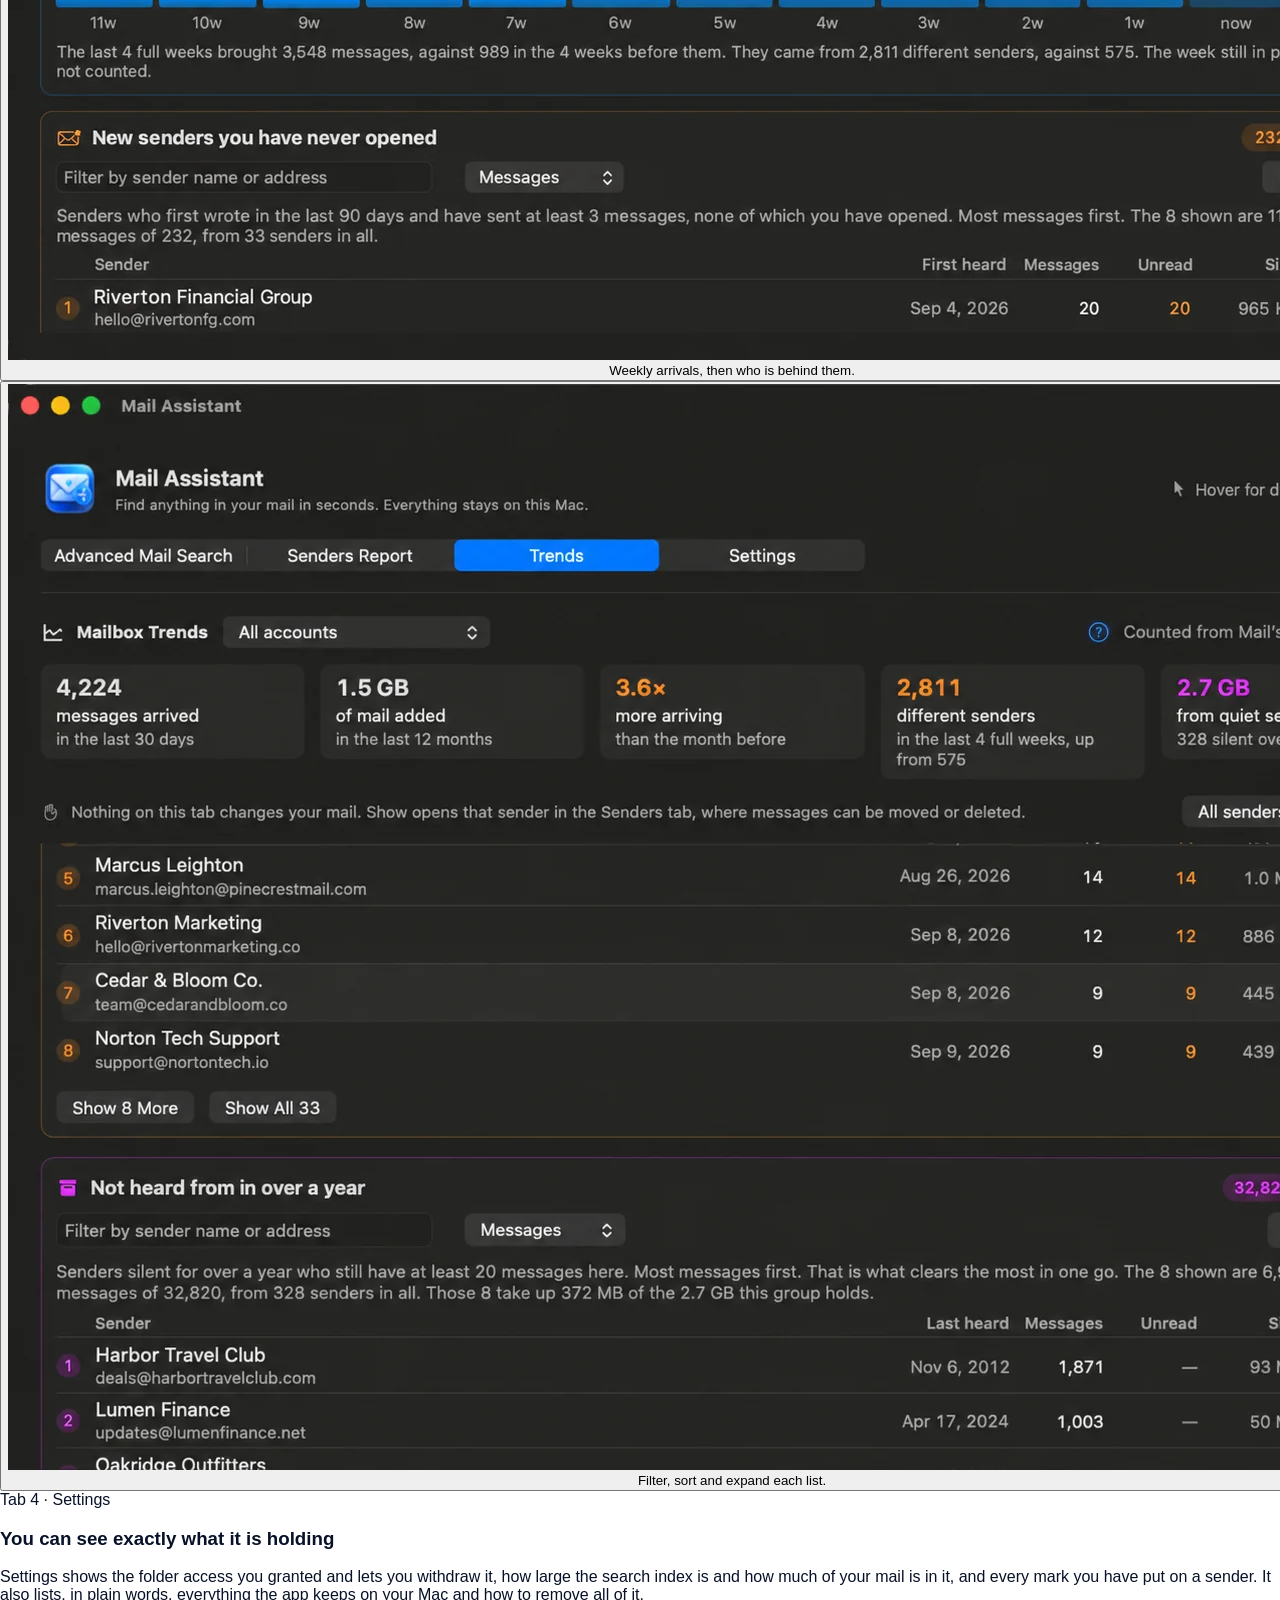
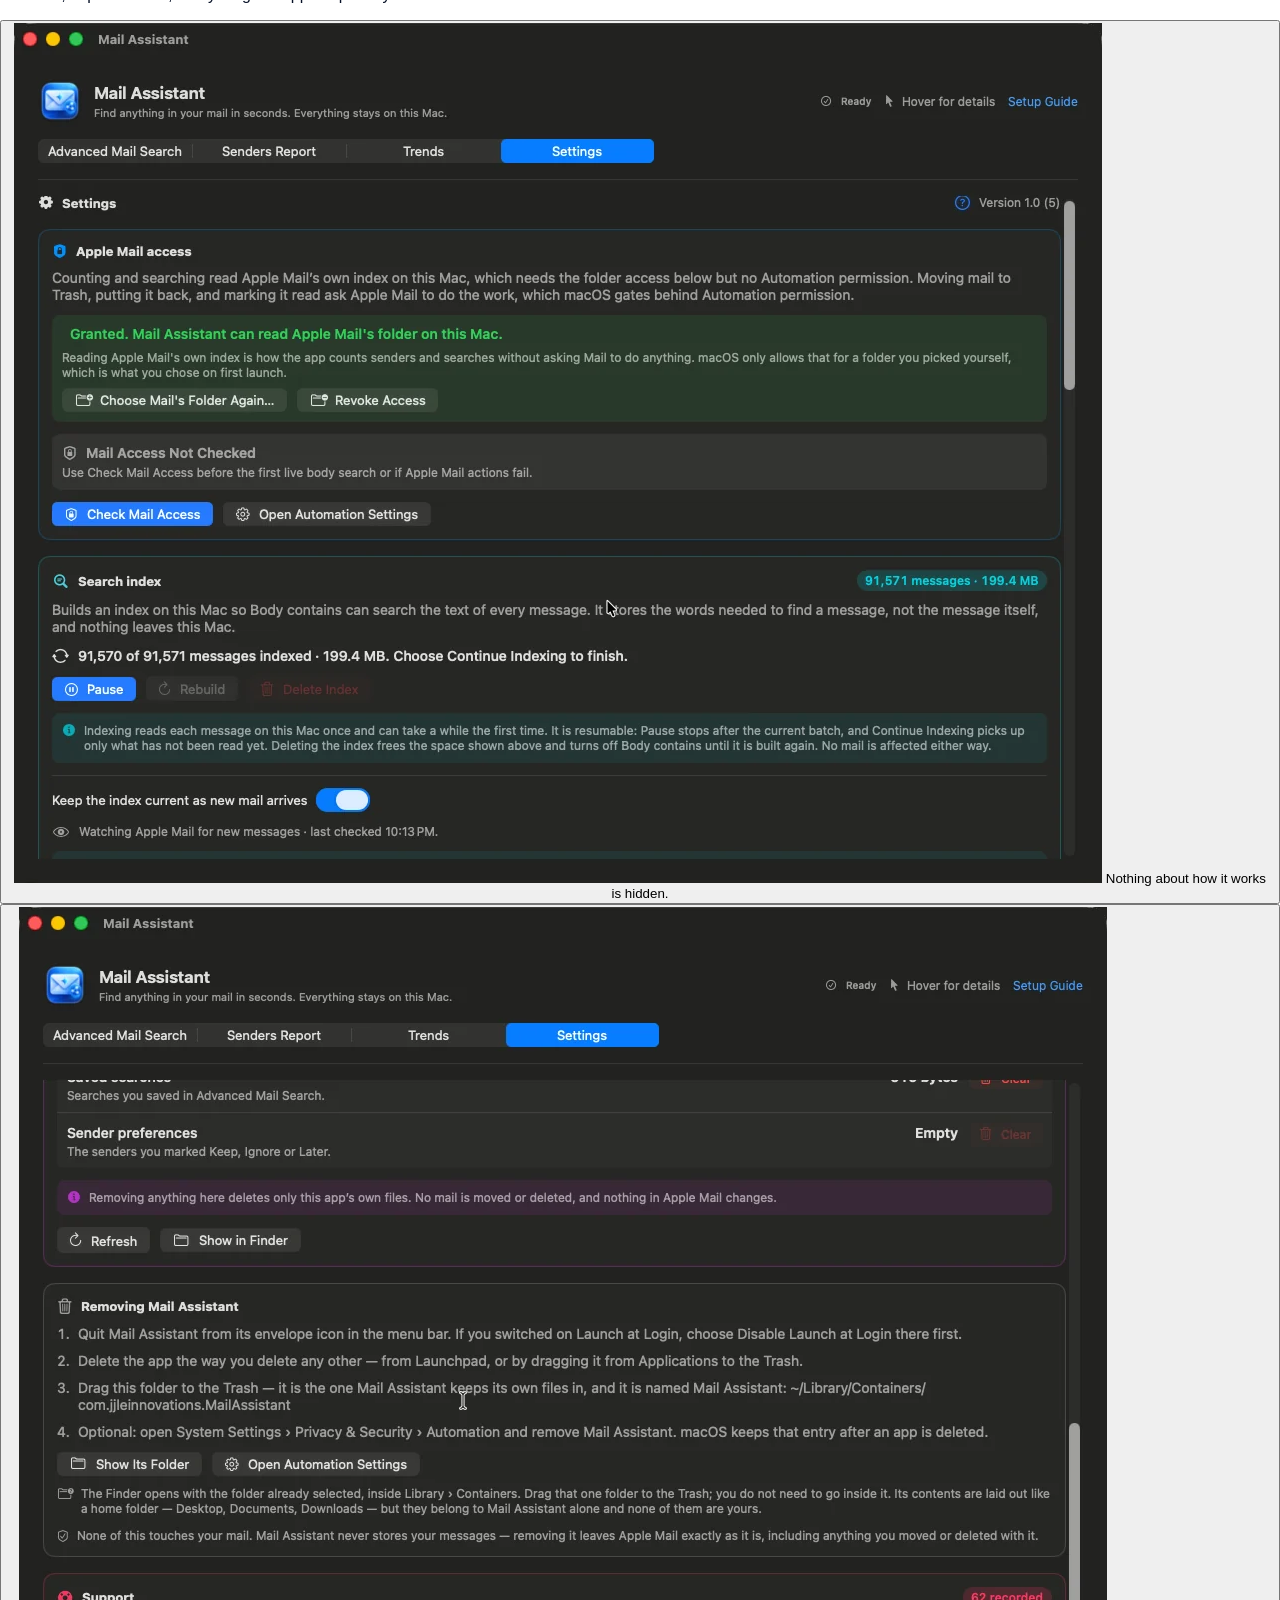
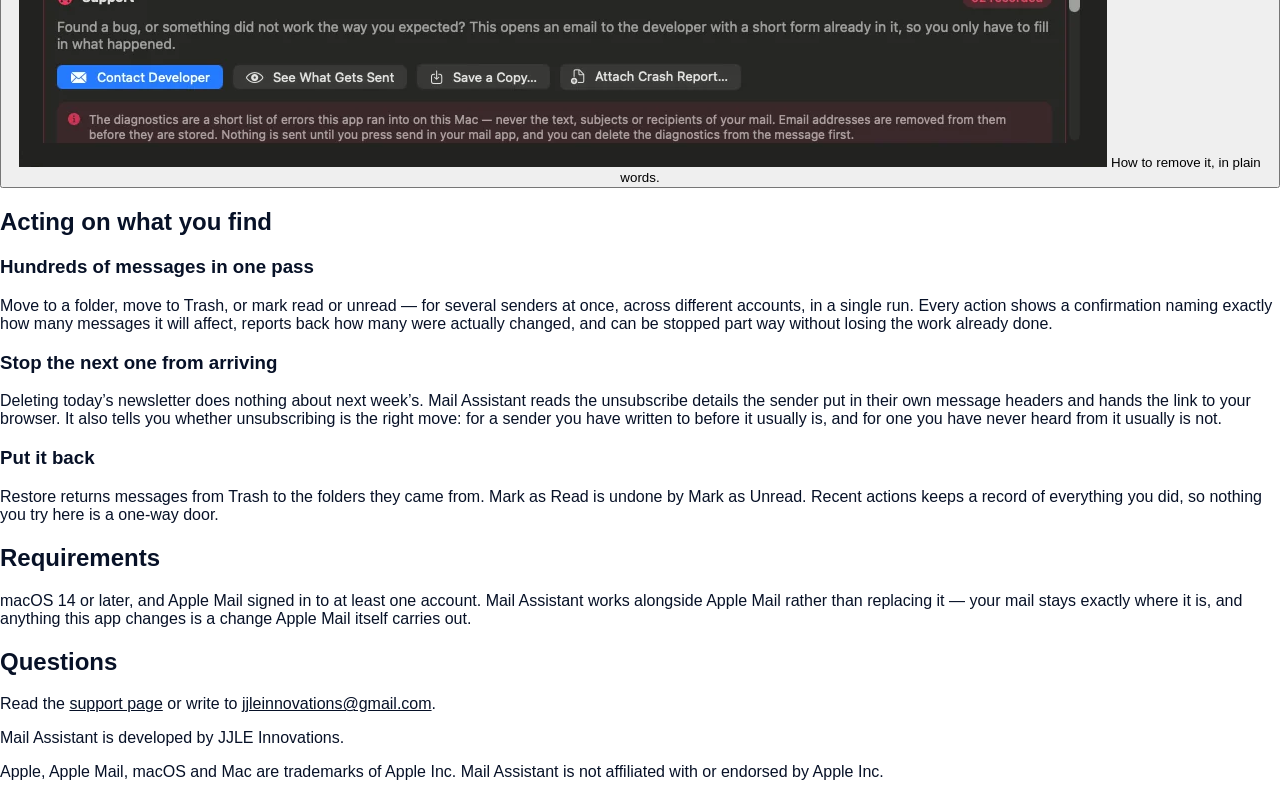
==== commit 85309d22: "Updated index.html for Mail Assistant" ====
--- a/mail-assistant/index.html
+++ b/mail-assistant/index.html
@@ -1,19 +1,17 @@
-<!doctype html>
-<html lang="en">
-<head>
+<!DOCTYPE html><html lang="en"><head>
 <meta charset="utf-8">
 <meta name="viewport" content="width=device-width, initial-scale=1">
 <title>Mail Assistant for Mac</title>
-<meta name="description" content="An Apple Mail assistant. Visibility and power over every account &mdash; see which senders fill your mailboxes, act on hundreds at once. Everything stays on your Mac.">
+<meta name="description" content="An Apple Mail assistant. Visibility and power over every account — see which senders fill your mailboxes, act on hundreds at once. Everything stays on your Mac.">
 <meta property="og:title" content="Mail Assistant for Mac">
-<meta property="og:description" content="An assistant for Apple Mail. Visibility and power over every account &mdash; see which senders fill your mailboxes, how much room they take, and act on hundreds in one pass. Everything stays on your Mac.">
+<meta property="og:description" content="An assistant for Apple Mail. Visibility and power over every account — see which senders fill your mailboxes, how much room they take, and act on hundreds in one pass. Everything stays on your Mac.">
 <meta property="og:image" content="https://jjleinnovations.github.io/icon-512.png">
 <meta property="og:type" content="website">
 <meta name="twitter:card" content="summary">
 <link rel="icon" href="/favicon.png" type="image/png">
-<link rel="stylesheet" href="/style.css?v=20260922c">
+<link rel="stylesheet" href="/home.css?v=20260922c">
 </head>
-<body class="marked">
+<body class="marked" contenteditable="false" spellcheck="true">
 <div class="wrap">
 
 <nav>
@@ -28,28 +26,28 @@
   <img src="/icon.png" alt="Mail Assistant icon">
   <h1>Mail Assistant</h1>
 </div>
-<p class="lead">Visibility and power over every Apple Mail account &mdash; see which senders are filling your mailboxes, how much room they take, and clear hundreds of messages in one pass.</p>
-<p class="sub-lead">Mail Assistant is here to make your experience with Apple Mail much better &mdash; letting you manage your accounts with greater visibility and control.</p>
+<p class="lead">Visibility and power over every Apple Mail account — see which senders are filling your mailboxes, how much room they take, and clear hundreds of messages in one pass.</p>
+<p class="sub-lead">Mail Assistant is here to make your experience with Apple Mail much better — letting you manage your accounts with greater visibility and control.</p>
 
 <div class="summary">
-  <p><strong>Everything stays on your Mac.</strong> Mail Assistant does not require network permission or account login. It reads the mail Apple Mail already downloaded and never sends any of it anywhere.</p>
+  <p><strong>Everything stays on your Mac.</strong> Mail Assistant does not require network permission or account login. It reads the mail Apple Mail already downloaded and never sends any of it anywhere. It works directly with Apple Mail.</p>
 </div>
 
 <div class="stand-out">
   <span class="kicker">What makes it stand out</span>
-  <p>Apple Mail handles your mail well. What it does not do is show you the shape of it. It can tell you how big an account or a mailbox is, but not <strong>which senders</strong> are behind that size, how many messages each has sent, how much space they take, or which of them you have never once opened.</p>
-  <p>Mail Assistant answers those questions, then lets you act on the answer &mdash; across every account at once, with a confirmation first and a way back afterwards. <strong>Visibility, and the tools to do something with it.</strong></p>
+  <p>Apple Mail handles your mail well. What it does not do is show you the shape of it. It can tell you how big an account or a mailbox is, but not <strong>which senders</strong> are behind that size, how many messages each has sent, how much space they take, or which of them you have never once opened. Mail Assistant allows you to perform advance searches and combination of search type providing precise search ensuring that you find what your looking for. It can give you a detailed report based on Senders and also show a trend with a chart displaying amount of messages from senders per week and more.</p>
+  <p>Mail Assistant lets you act on every account at once, with a confirmation first and a way back afterwards. <strong>Visibility, and the tools to do something with it.</strong></p>
 </div>
 
 <h2>Features of Mail Assistant</h2>
-<p>Four tabs. Three of them find things; the fourth shows you exactly what the app is holding.</p>
-<p class="hint">Click any screenshot to enlarge it &mdash; click outside, or press Escape, to close. Where a tab has more than one, the row scrolls sideways.</p>
+<p>Designed across four intuitive tabs: three powerful modules engineered to elevate your Apple Mail workflow, and a final control hub offering complete data transparency and direct access to support</p>
+<p class="hint">Click any screenshot to enlarge it — click outside, or press Escape, to close. Where a tab has more than one, the row scrolls sideways.</p>
 
 <div class="card feature">
-  <span class="tab-name">Tab 1 &middot; Advanced Mail Search</span>
+  <span class="tab-name">Tab 1 · Advanced Mail Search</span>
   <h3>Search once, then act on what you find</h3>
-  <p>Search by sender, subject, date, folder, attachment name, or words inside the message body &mdash; every account at once, from an index kept on your Mac. Start typing a sender and it offers matching addresses with the message count for each.</p>
-  <p>The results are not a dead end. Each row is tagged with the account it came from, and you can select any of them and move, trash or mark the whole selection in one pass. Searches you run often can be saved, and any result list exported as a spreadsheet.</p>
+  <p>Search by sender, subject, date, folder, attachment name, or words inside the message body — every account at once or a selected one. Start typing a sender and it offers matching addresses with the message count for each.</p>
+  <p>The results are not a dead end. Each row is tagged with the account it came from, and you can select any of them and move, trash or mark read/unread the whole selection in one pass. Searches you run often can be saved, and any result list exported as a spreadsheet.</p>
   <div class="strip">
     <button class="shot" type="button" data-src="/mail-assistant/shots/MailAssistantAdvanceSearch1.webp" data-caption="Sender, subject, body, date, folder, attachments and read state, over every account at once.">
       <img src="/mail-assistant/shots/MailAssistantAdvanceSearch1.webp" alt="Advanced Mail Search with fields for sender, subject and body, above a list of matching messages." width="1293" height="1217" loading="lazy" decoding="async">
@@ -67,10 +65,10 @@
 </div>
 
 <div class="card feature">
-  <span class="tab-name">Tab 2 &middot; Senders Report</span>
+  <span class="tab-name">Tab 2 · Senders Report</span>
   <h3>See who is actually filling your inbox</h3>
-  <p>Every sender ranked by how many messages they have sent you and how much space those take &mdash; and sorting by size is usually the surprise. A handful of senders account for most of a mailbox. Each row opens out to show which folders their mail is sitting in.</p>
-  <p>From here you can move a sender&rsquo;s mail to a folder or to Trash, mark it read or unread, look for their unsubscribe details, or mark them as one to keep so they are never staged for deletion again.</p>
+  <p>Every sender ranked by how many messages they have sent you and how much space those take — and sorting by size is usually the surprise. A handful of senders account for most of a mailbox. Each row opens out to show which folders their mail is sitting in.</p>
+  <p>From here you can move a sender’s mail to a folder or to Trash, mark it read or unread, look for their unsubscribe details, or mark them as one to keep so they are never staged for deletion again.</p>
   <div class="strip">
     <button class="shot" type="button" data-src="/mail-assistant/shots/MailAssistantSendersReportView.webp" data-caption="Every sender, ranked. Tick the ones you want and build an Action Plan you confirm before anything changes.">
       <img src="/mail-assistant/shots/MailAssistantSendersReportView.webp" alt="The Senders Report listing senders with message counts and space used, two of them selected for an Action Plan." width="1448" height="1086" loading="lazy" decoding="async">
@@ -84,10 +82,10 @@
 </div>
 
 <div class="card feature">
-  <span class="tab-name">Tab 3 &middot; Trends</span>
+  <span class="tab-name">Tab 3 · Trends</span>
   <h3>Catch it before it piles up</h3>
   <p>Trends watches the shape of your mail rather than its contents: how much arrived each week and when the busiest week was, new senders you have never once opened, addresses you have not heard from in over a year, and what is stacking up unread now.</p>
-  <p>Each list can be filtered, re-sorted and opened up, and the sentence above the rows always states which rule put them there and which order you are looking at. Lists can be narrowed to addresses you have never written to, so the people you actually correspond with stay out of the way. Trends changes nothing by itself &mdash; it tells you where to look.</p>
+  <p>Each list can be filtered, re-sorted and opened up, and the sentence above the rows always states which rule put them there and which order you are looking at. Lists can be narrowed to addresses you have never written to, so the people you actually correspond with stay out of the way. Trends changes nothing by itself — it tells you where to look.</p>
   <div class="strip">
     <button class="shot" type="button" data-src="/mail-assistant/shots/MailAssistantTrends1.webp" data-caption="Twelve weeks of arrivals against the average week, above the senders worth a decision.">
       <img src="/mail-assistant/shots/MailAssistantTrends1.webp" alt="The Trends tab: a bar chart of weekly arrivals above a list of new senders never opened." width="1448" height="1086" loading="lazy" decoding="async">
@@ -101,7 +99,7 @@
 </div>
 
 <div class="card feature">
-  <span class="tab-name">Tab 4 &middot; Settings</span>
+  <span class="tab-name">Tab 4 · Settings</span>
   <h3>You can see exactly what it is holding</h3>
   <p>Settings shows the folder access you granted and lets you withdraw it, how large the search index is and how much of your mail is in it, and every mark you have put on a sender. It also lists, in plain words, everything the app keeps on your Mac and how to remove all of it.</p>
   <div class="strip">
@@ -120,12 +118,12 @@
 
 <div class="card">
   <h3>Hundreds of messages in one pass</h3>
-  <p>Move to a folder, move to Trash, or mark read or unread &mdash; for several senders at once, across different accounts, in a single run. Every action shows a confirmation naming exactly how many messages it will affect, reports back how many were actually changed, and can be stopped part way without losing the work already done.</p>
+  <p>Move to a folder, move to Trash, or mark read or unread — for several senders at once, across different accounts, in a single run. Every action shows a confirmation naming exactly how many messages it will affect, reports back how many were actually changed, and can be stopped part way without losing the work already done.</p>
 </div>
 
 <div class="card">
   <h3>Stop the next one from arriving</h3>
-  <p>Deleting today&rsquo;s newsletter does nothing about next week&rsquo;s. Mail Assistant reads the unsubscribe details the sender put in their own message headers and hands the link to your browser. It also tells you whether unsubscribing is the right move: for a sender you have written to before it usually is, and for one you have never heard from it usually is not.</p>
+  <p>Deleting today’s newsletter does nothing about next week’s. Mail Assistant reads the unsubscribe details the sender put in their own message headers and hands the link to your browser. It also tells you whether unsubscribing is the right move: for a sender you have written to before it usually is, and for one you have never heard from it usually is not.</p>
 </div>
 
 <div class="card">
@@ -134,7 +132,7 @@
 </div>
 
 <h2>Requirements</h2>
-<p>macOS 14 or later, and Apple Mail signed in to at least one account. Mail Assistant works alongside Apple Mail rather than replacing it &mdash; your mail stays exactly where it is, and anything this app changes is a change Apple Mail itself carries out.</p>
+<p>macOS 14 or later, and Apple Mail signed in to at least one account. Mail Assistant works alongside Apple Mail rather than replacing it — your mail stays exactly where it is, and anything this app changes is a change Apple Mail itself carries out.</p>
 
 <h2>Questions</h2>
 <p>Read the <a href="/mail-assistant/support.html">support page</a> or write to <a href="mailto:jjleinnovations@gmail.com">jjleinnovations@gmail.com</a>.</p>
@@ -180,5 +178,6 @@
 })();
 </script>
 
-</body>
-</html>
+
+
+</body></html>
--- a/home.css
+++ b/home.css
@@ -0,0 +1,1389 @@
+/* =========================================================
+   JJLE INNOVATIONS
+   Modern App Portfolio Layout
+
+   The home page only. The Mail Assistant pages use style.css.
+   ========================================================= */
+
+
+/* =========================================================
+   DESIGN VARIABLES
+   ========================================================= */
+
+:root {
+    --background: #f8faff;
+    --background-secondary: #f2f6ff;
+
+    --surface: rgba(255, 255, 255, 0.72);
+    --surface-strong: rgba(255, 255, 255, 0.92);
+
+    --text: #071127;
+    --text-secondary: #4f607a;
+    /* Was #718096 (3.7:1 on the page). #5e6c84 is 4.9:1, AA for the
+       13px footer text that uses it. */
+    --text-muted: #5e6c84;
+
+    --blue: #1264ed;
+    --blue-light: #20b7ff;
+    --blue-dark: #073e9d;
+
+    --violet: #7957ff;
+
+    --border: rgba(31, 86, 170, 0.13);
+    --border-strong: rgba(38, 101, 209, 0.2);
+
+    --shadow-small:
+        0 8px 30px rgba(35, 72, 128, 0.08);
+
+    --shadow-medium:
+        0 20px 60px rgba(42, 76, 137, 0.12);
+
+    --shadow-large:
+        0 30px 100px rgba(31, 76, 150, 0.15);
+
+    --radius-small: 12px;
+    --radius-medium: 18px;
+    --radius-large: 28px;
+
+    --container-width: 1160px;
+}
+
+
+/* =========================================================
+   RESET
+   ========================================================= */
+
+*,
+*::before,
+*::after {
+    box-sizing: border-box;
+}
+
+html {
+    scroll-behavior: smooth;
+}
+
+body {
+    margin: 0;
+
+    min-height: 100vh;
+
+    font-family:
+        -apple-system,
+        BlinkMacSystemFont,
+        "SF Pro Display",
+        "SF Pro Text",
+        "Segoe UI",
+        Helvetica,
+        Arial,
+        sans-serif;
+
+    color: var(--text);
+
+    -webkit-font-smoothing: antialiased;
+
+    background:
+        radial-gradient(
+            circle at 82% 6%,
+            rgba(68, 165, 255, 0.17),
+            transparent 30%
+        ),
+
+        radial-gradient(
+            circle at 4% 75%,
+            rgba(53, 156, 255, 0.13),
+            transparent 27%
+        ),
+
+        radial-gradient(
+            circle at 96% 84%,
+            rgba(121, 87, 255, 0.10),
+            transparent 28%
+        ),
+
+        linear-gradient(
+            135deg,
+            #fbfdff 0%,
+            #f5f8ff 48%,
+            #f2f7ff 100%
+        );
+
+    background-attachment: fixed;
+
+    overflow-x: hidden;
+}
+
+a {
+    color: inherit;
+}
+
+
+/* =========================================================
+   DECORATIVE PAGE BACKGROUND
+   ========================================================= */
+
+.page-background {
+    position: fixed;
+
+    inset: 0;
+
+    pointer-events: none;
+
+    overflow: hidden;
+
+    z-index: -1;
+}
+
+
+/* Very subtle tech/grid texture */
+
+.page-background::before {
+    content: "";
+
+    position: absolute;
+
+    inset: 0;
+
+    opacity: 0.16;
+
+    background-image:
+        linear-gradient(
+            rgba(40, 100, 190, 0.025) 1px,
+            transparent 1px
+        ),
+
+        linear-gradient(
+            90deg,
+            rgba(40, 100, 190, 0.025) 1px,
+            transparent 1px
+        );
+
+    background-size: 48px 48px;
+
+    mask-image:
+        linear-gradient(
+            to bottom,
+            rgba(0, 0, 0, 0.5),
+            transparent 78%
+        );
+}
+
+
+/* Floating blurred glow objects */
+
+.background-orb {
+    position: absolute;
+
+    border-radius: 50%;
+
+    filter: blur(2px);
+}
+
+
+.orb-one {
+    width: 420px;
+    height: 420px;
+
+    left: -270px;
+    top: 55%;
+
+    background:
+        radial-gradient(
+            circle,
+            rgba(45, 154, 255, 0.16),
+            rgba(45, 154, 255, 0)
+        );
+}
+
+
+.orb-two {
+    width: 520px;
+    height: 520px;
+
+    right: -360px;
+    top: 58%;
+
+    background:
+        radial-gradient(
+            circle,
+            rgba(117, 86, 255, 0.14),
+            rgba(117, 86, 255, 0)
+        );
+}
+
+
+.orb-three {
+    width: 340px;
+    height: 340px;
+
+    left: 48%;
+    top: -240px;
+
+    background:
+        radial-gradient(
+            circle,
+            rgba(0, 168, 255, 0.10),
+            transparent 70%
+        );
+}
+
+
+/* =========================================================
+   MAIN CONTAINER
+   ========================================================= */
+
+.site-container {
+    width: min(
+        calc(100% - 40px),
+        var(--container-width)
+    );
+
+    margin-inline: auto;
+
+    padding:
+        20px
+        0
+        45px;
+}
+
+
+/* =========================================================
+   HEADER
+   ========================================================= */
+
+.site-header {
+    min-height: 64px;
+
+    padding:
+        10px
+        22px;
+
+    display: flex;
+
+    align-items: center;
+
+    justify-content: space-between;
+
+    gap: 24px;
+
+    position: sticky;
+
+    top: 14px;
+
+    z-index: 100;
+
+    background:
+        rgba(255, 255, 255, 0.72);
+
+    border:
+        1px solid
+        rgba(255, 255, 255, 0.8);
+
+    border-radius: 18px;
+
+    box-shadow:
+        0 10px 40px
+        rgba(58, 88, 145, 0.08);
+
+    backdrop-filter:
+        blur(22px)
+        saturate(150%);
+
+    -webkit-backdrop-filter:
+        blur(22px)
+        saturate(150%);
+}
+
+
+/* =========================================================
+   BRAND
+   ========================================================= */
+
+.brand {
+    display: inline-flex;
+
+    align-items: center;
+
+    gap: 11px;
+
+    text-decoration: none;
+}
+
+
+.brand-logo {
+    width: 39px;
+    height: 39px;
+
+    object-fit: contain;
+}
+
+
+.brand-name {
+    font-size: 16px;
+
+    font-weight: 700;
+
+    letter-spacing: -0.2px;
+}
+
+
+/* =========================================================
+   NAVIGATION
+   ========================================================= */
+
+.main-nav {
+    display: flex;
+
+    align-items: center;
+
+    gap: 30px;
+}
+
+
+.nav-link {
+    position: relative;
+
+    padding:
+        10px
+        0;
+
+    font-size: 15px;
+
+    font-weight: 500;
+
+    text-decoration: none;
+
+    color: #39475e;
+
+    transition:
+        color 180ms ease;
+}
+
+
+.nav-link:hover {
+    color: var(--blue);
+}
+
+
+.nav-link.active {
+    color: var(--blue);
+
+    font-weight: 650;
+}
+
+
+.nav-link.active::after {
+    content: "";
+
+    position: absolute;
+
+    left: 0;
+    right: 0;
+
+    bottom: 3px;
+
+    height: 2px;
+
+    border-radius: 99px;
+
+    background:
+        linear-gradient(
+            90deg,
+            var(--blue),
+            var(--blue-light)
+        );
+}
+
+
+/* =========================================================
+   HERO
+   ========================================================= */
+
+.hero {
+    position: relative;
+
+    min-height: 220px;
+
+    display: flex;
+
+    align-items: center;
+
+    padding:
+        50px
+        15px
+        30px;
+
+    overflow: hidden;
+}
+
+
+.hero-content {
+    position: relative;
+
+    z-index: 5;
+
+    max-width: 690px;
+}
+
+
+.hero h1 {
+    margin:
+        0
+        0
+        10px;
+
+    font-size:
+        clamp(
+            42px,
+            5vw,
+            62px
+        );
+
+    line-height: 1.02;
+
+    letter-spacing: -2.8px;
+
+    font-weight: 760;
+}
+
+
+/* The "Apps that make a difference" line, between the title and the
+   tagline: clear of the title's descenders, a little air before the tagline. */
+
+.hero h1 + .section-eyebrow {
+    margin:
+        4px
+        0
+        12px;
+}
+
+
+.hero-tagline {
+    margin: 0;
+
+    max-width: 665px;
+
+    color: var(--text-secondary);
+
+    font-size:
+        clamp(
+            18px,
+            2vw,
+            23px
+        );
+
+    line-height: 1.42;
+
+    letter-spacing: -0.3px;
+}
+
+
+/* =========================================================
+   HERO WATERMARK
+   ========================================================= */
+
+.hero-watermark {
+    position: absolute;
+
+    right: -10px;
+
+    top: 38px;
+
+    width: 330px;
+
+    opacity: 0.10;
+
+    pointer-events: none;
+
+    filter:
+        saturate(130%);
+}
+
+
+.hero-watermark img {
+    display: block;
+
+    width: 100%;
+
+    height: auto;
+}
+
+
+/* =========================================================
+   APPS SECTION
+   ========================================================= */
+
+.apps-section {
+    position: relative;
+
+    z-index: 10;
+}
+
+
+.section-heading {
+    margin-bottom: 16px;
+}
+
+
+.section-eyebrow {
+    display: block;
+
+    margin-bottom: 3px;
+
+    color: var(--blue);
+
+    font-size: 12px;
+
+    font-weight: 700;
+
+    letter-spacing: 1.5px;
+
+    text-transform: uppercase;
+}
+
+
+.section-heading h2 {
+    margin: 0;
+
+    font-size: 27px;
+
+    letter-spacing: -0.6px;
+}
+
+
+/* =========================================================
+   APP CARD
+   ========================================================= */
+
+.app-card {
+    position: relative;
+
+    overflow: hidden;
+
+    padding: 32px;
+
+    border-radius: var(--radius-large);
+
+    border:
+        1px solid
+        rgba(62, 120, 210, 0.18);
+
+    /* A light tint of the Mail Assistant icon's own blues: its sky-blue
+       highlight (#3DB0FB) top-left, its core blue (#004ACA) bottom-right. */
+    background:
+        linear-gradient(
+            135deg,
+            rgba(224, 242, 254, 0.94),
+            rgba(219, 230, 248, 0.90)
+        );
+
+    backdrop-filter:
+        blur(30px)
+        saturate(150%);
+
+    -webkit-backdrop-filter:
+        blur(30px)
+        saturate(150%);
+
+    box-shadow:
+        var(--shadow-large);
+}
+
+
+/* Faint blue card highlight */
+
+.app-card::before {
+    content: "";
+
+    position: absolute;
+
+    inset:
+        0
+        0
+        auto;
+
+    height: 1px;
+
+    background:
+        linear-gradient(
+            90deg,
+            transparent,
+            rgba(70, 154, 255, 0.55),
+            transparent
+        );
+}
+
+
+.app-card-glow {
+    position: absolute;
+
+    width: 500px;
+    height: 350px;
+
+    top: -230px;
+    right: -180px;
+
+    border-radius: 50%;
+
+    pointer-events: none;
+
+    background:
+        radial-gradient(
+            circle,
+            rgba(43, 152, 255, 0.14),
+            transparent 68%
+        );
+}
+
+
+/* =========================================================
+   APP HEADER
+   ========================================================= */
+
+.app-header {
+    position: relative;
+
+    display: flex;
+
+    align-items: center;
+
+    gap: 24px;
+
+    z-index: 2;
+}
+
+
+.app-icon-wrapper {
+    flex:
+        0
+        0
+        auto;
+
+    position: relative;
+}
+
+
+.app-icon-wrapper::after {
+    content: "";
+
+    position: absolute;
+
+    inset: 12px;
+
+    border-radius: 28px;
+
+    z-index: -1;
+
+    background:
+        rgba(14, 111, 255, 0.32);
+
+    filter: blur(25px);
+}
+
+
+.app-icon {
+    display: block;
+
+    width: 104px;
+    height: 104px;
+
+    object-fit: cover;
+
+    border-radius: 25px;
+
+    filter:
+        drop-shadow(
+            0 14px 18px
+            rgba(0, 75, 190, 0.20)
+        );
+}
+
+
+.app-heading {
+    flex: 1;
+}
+
+
+.app-title-row {
+    display: flex;
+
+    align-items: center;
+
+    flex-wrap: wrap;
+
+    gap: 14px;
+}
+
+
+.app-heading h3 {
+    margin:
+        0
+        0
+        7px;
+
+    font-size: 32px;
+
+    letter-spacing: -1px;
+
+    line-height: 1.1;
+}
+
+
+.app-platform {
+    padding:
+        5px
+        10px;
+
+    border-radius: 99px;
+
+    background:
+        rgba(29, 111, 244, 0.08);
+
+    border:
+        1px solid
+        rgba(29, 111, 244, 0.12);
+
+    color: var(--blue);
+
+    font-size: 12px;
+
+    font-weight: 700;
+}
+
+
+.app-summary {
+    margin: 0;
+
+    /* A shade under --blue: 17px bold on the blue card needs 4.5:1,
+       and --blue there is 4.1:1. This is 5.1:1. */
+    color: #0b55d6;
+
+    font-size: 17px;
+
+    line-height: 1.45;
+
+    font-weight: 700;
+}
+
+
+/* =========================================================
+   DESCRIPTION
+   ========================================================= */
+
+.app-description {
+    margin:
+        24px
+        0
+        26px;
+
+    max-width: 960px;
+
+    color: var(--text-secondary);
+
+    font-size: 16px;
+
+    line-height: 1.7;
+}
+
+
+.app-description p {
+    margin: 0;
+}
+
+
+/* =========================================================
+   FEATURE GRID
+   ========================================================= */
+
+.feature-grid {
+    display: grid;
+
+    grid-template-columns:
+        repeat(
+            3,
+            minmax(0, 1fr)
+        );
+
+    gap: 16px;
+}
+
+
+.feature-card {
+    padding:
+        20px
+        18px;
+
+    display: flex;
+
+    align-items: flex-start;
+
+    gap: 14px;
+
+    min-height: 175px;
+
+    border:
+        1px solid
+        rgba(62, 113, 187, 0.12);
+
+    border-radius: 18px;
+
+    background:
+        rgba(255, 255, 255, 0.58);
+
+    box-shadow:
+        0 6px 24px
+        rgba(56, 91, 144, 0.04);
+
+    transition:
+        transform 220ms ease,
+        border-color 220ms ease,
+        box-shadow 220ms ease;
+}
+
+
+.feature-card:hover {
+    transform:
+        translateY(-4px);
+
+    border-color:
+        rgba(39, 111, 229, 0.22);
+
+    box-shadow:
+        0 16px 38px
+        rgba(54, 95, 157, 0.09);
+}
+
+
+.feature-icon {
+    width: 46px;
+    height: 46px;
+
+    flex:
+        0
+        0
+        46px;
+
+    display: grid;
+
+    place-items: center;
+
+    border-radius: 50%;
+
+    background:
+        linear-gradient(
+            145deg,
+            #e9f2ff,
+            #dae9ff
+        );
+
+    color: var(--blue);
+}
+
+
+.feature-icon.violet {
+    color: var(--violet);
+
+    background:
+        linear-gradient(
+            145deg,
+            #f1edff,
+            #e5deff
+        );
+}
+
+
+.feature-icon svg {
+    width: 23px;
+    height: 23px;
+
+    fill: currentColor;
+}
+
+
+.feature-card h4 {
+    margin:
+        2px
+        0
+        6px;
+
+    font-size: 15px;
+
+    line-height: 1.3;
+}
+
+
+.feature-card p {
+    margin: 0;
+
+    color: var(--text-secondary);
+
+    font-size: 13.5px;
+
+    line-height: 1.55;
+}
+
+
+/* =========================================================
+   APP FOOTER
+   ========================================================= */
+
+.app-footer {
+    margin-top: 24px;
+
+    padding-top: 20px;
+
+    border-top:
+        1px solid
+        rgba(58, 103, 171, 0.11);
+
+    display: flex;
+
+    align-items: center;
+
+    justify-content: space-between;
+
+    gap: 25px;
+}
+
+
+/* =========================================================
+   BADGES
+   ========================================================= */
+
+.app-badges {
+    display: flex;
+
+    flex-wrap: wrap;
+
+    gap: 9px;
+}
+
+
+.badge {
+    min-height: 38px;
+
+    padding:
+        8px
+        14px;
+
+    display: inline-flex;
+
+    align-items: center;
+
+    gap: 7px;
+
+    border-radius: 99px;
+
+    color: #28496f;
+
+    /* White, so the pills still stand off the blue card. */
+    background:
+        rgba(255, 255, 255, 0.62);
+
+    border:
+        1px solid
+        rgba(59, 121, 211, 0.08);
+
+    font-size: 12px;
+
+    font-weight: 650;
+}
+
+
+.badge svg {
+    width: 16px;
+    height: 16px;
+
+    fill: currentColor;
+}
+
+
+.badge-icon {
+    color: var(--blue);
+}
+
+
+/* =========================================================
+   BUTTONS
+   ========================================================= */
+
+.app-actions {
+    display: flex;
+
+    align-items: center;
+
+    gap: 12px;
+
+    flex:
+        0
+        0
+        auto;
+}
+
+
+.button {
+    min-height: 46px;
+
+    padding:
+        10px
+        22px;
+
+    display: inline-flex;
+
+    align-items: center;
+
+    justify-content: center;
+
+    gap: 9px;
+
+    border-radius: 99px;
+
+    font-size: 14px;
+
+    font-weight: 700;
+
+    text-decoration: none;
+
+    transition:
+        transform 180ms ease,
+        box-shadow 180ms ease,
+        background 180ms ease;
+}
+
+
+.button svg {
+    width: 19px;
+    height: 19px;
+
+    fill: currentColor;
+}
+
+
+.button-primary {
+    color: white;
+
+    background:
+        linear-gradient(
+            135deg,
+            #0d79ff,
+            #195de8
+        );
+
+    box-shadow:
+        0 12px 28px
+        rgba(17, 105, 242, 0.28);
+}
+
+
+.button-primary:hover {
+    transform:
+        translateY(-2px);
+
+    box-shadow:
+        0 17px 35px
+        rgba(17, 105, 242, 0.36);
+}
+
+
+.button-secondary {
+    color: #344c70;
+
+    border:
+        1px solid
+        rgba(55, 107, 187, 0.21);
+
+    background:
+        rgba(255, 255, 255, 0.68);
+}
+
+
+.button-secondary:hover {
+    transform:
+        translateY(-2px);
+
+    background:
+        white;
+}
+
+
+/* =========================================================
+   SITE FOOTER
+   ========================================================= */
+
+.site-footer {
+    margin-top: 32px;
+
+    padding:
+        18px
+        4px;
+
+    display: flex;
+
+    align-items: center;
+
+    justify-content: space-between;
+
+    gap: 20px;
+
+    color: var(--text-muted);
+
+    font-size: 13px;
+}
+
+
+.footer-links {
+    display: flex;
+
+    align-items: center;
+
+    gap: 18px;
+}
+
+
+.footer-links a {
+    color: inherit;
+
+    text-decoration: none;
+}
+
+
+.footer-links a:hover {
+    color: var(--blue);
+}
+
+
+/* =========================================================
+   SITE ADDITIONS
+   Pieces the page needs that the layout above does not cover.
+   ========================================================= */
+
+/* The Apple trademark notice, under the footer row. */
+
+.footer-note {
+    margin: 0;
+
+    padding:
+        0
+        4px;
+
+    color: var(--text-muted);
+
+    font-size: 12px;
+
+    line-height: 1.5;
+}
+
+
+/* Keyboard users need to see where they are. */
+
+a:focus-visible {
+    outline: 3px solid var(--blue-light);
+
+    outline-offset: 3px;
+
+    border-radius: 8px;
+}
+
+
+@media (prefers-reduced-motion: reduce) {
+
+    html {
+        scroll-behavior: auto;
+    }
+
+    .feature-card,
+    .button,
+    .nav-link {
+        transition: none;
+    }
+
+    .feature-card:hover,
+    .button-primary:hover,
+    .button-secondary:hover {
+        transform: none;
+    }
+
+}
+
+
+/* =========================================================
+   TABLET
+   ========================================================= */
+
+@media (max-width: 900px) {
+
+    .hero-watermark {
+        width: 260px;
+
+        right: -80px;
+
+        opacity: 0.07;
+    }
+
+
+    .feature-grid {
+        grid-template-columns:
+            1fr;
+    }
+
+
+    .feature-card {
+        min-height: auto;
+    }
+
+
+    .app-footer {
+        flex-direction: column;
+
+        align-items: stretch;
+    }
+
+
+    .app-actions {
+        justify-content: flex-start;
+    }
+
+}
+
+
+/* =========================================================
+   MOBILE
+   ========================================================= */
+
+@media (max-width: 650px) {
+
+    .site-container {
+        width:
+            min(
+                calc(100% - 24px),
+                var(--container-width)
+            );
+
+        padding-top: 12px;
+    }
+
+
+    .site-header {
+        top: 8px;
+
+        padding:
+            9px
+            13px;
+
+        border-radius: 15px;
+    }
+
+
+    .brand-name {
+        display: none;
+    }
+
+
+    .main-nav {
+        gap: 18px;
+    }
+
+
+    .nav-link {
+        font-size: 13px;
+    }
+
+
+    .hero {
+        min-height: 205px;
+
+        padding:
+            46px
+            5px
+            25px;
+    }
+
+
+    .hero h1 {
+        font-size: 40px;
+
+        letter-spacing: -1.8px;
+    }
+
+
+    .hero-tagline {
+        font-size: 18px;
+    }
+
+
+    .hero-watermark {
+        width: 200px;
+
+        right: -85px;
+
+        top: 30px;
+
+        opacity: 0.055;
+    }
+
+
+    .app-card {
+        padding:
+            22px
+            18px;
+
+        border-radius: 22px;
+    }
+
+
+    .app-header {
+        align-items: flex-start;
+
+        gap: 16px;
+    }
+
+
+    .app-icon {
+        width: 72px;
+        height: 72px;
+
+        border-radius: 18px;
+    }
+
+
+    .app-heading h3 {
+        font-size: 25px;
+    }
+
+
+    .app-summary {
+        font-size: 15px;
+    }
+
+
+    .app-description {
+        font-size: 15px;
+
+        line-height: 1.65;
+    }
+
+
+    .feature-card {
+        padding: 17px;
+    }
+
+
+    .app-actions {
+        display: grid;
+
+        grid-template-columns: 1fr;
+    }
+
+
+    .button {
+        width: 100%;
+    }
+
+
+    .site-footer {
+        flex-direction: column;
+
+        align-items: flex-start;
+    }
+
+}
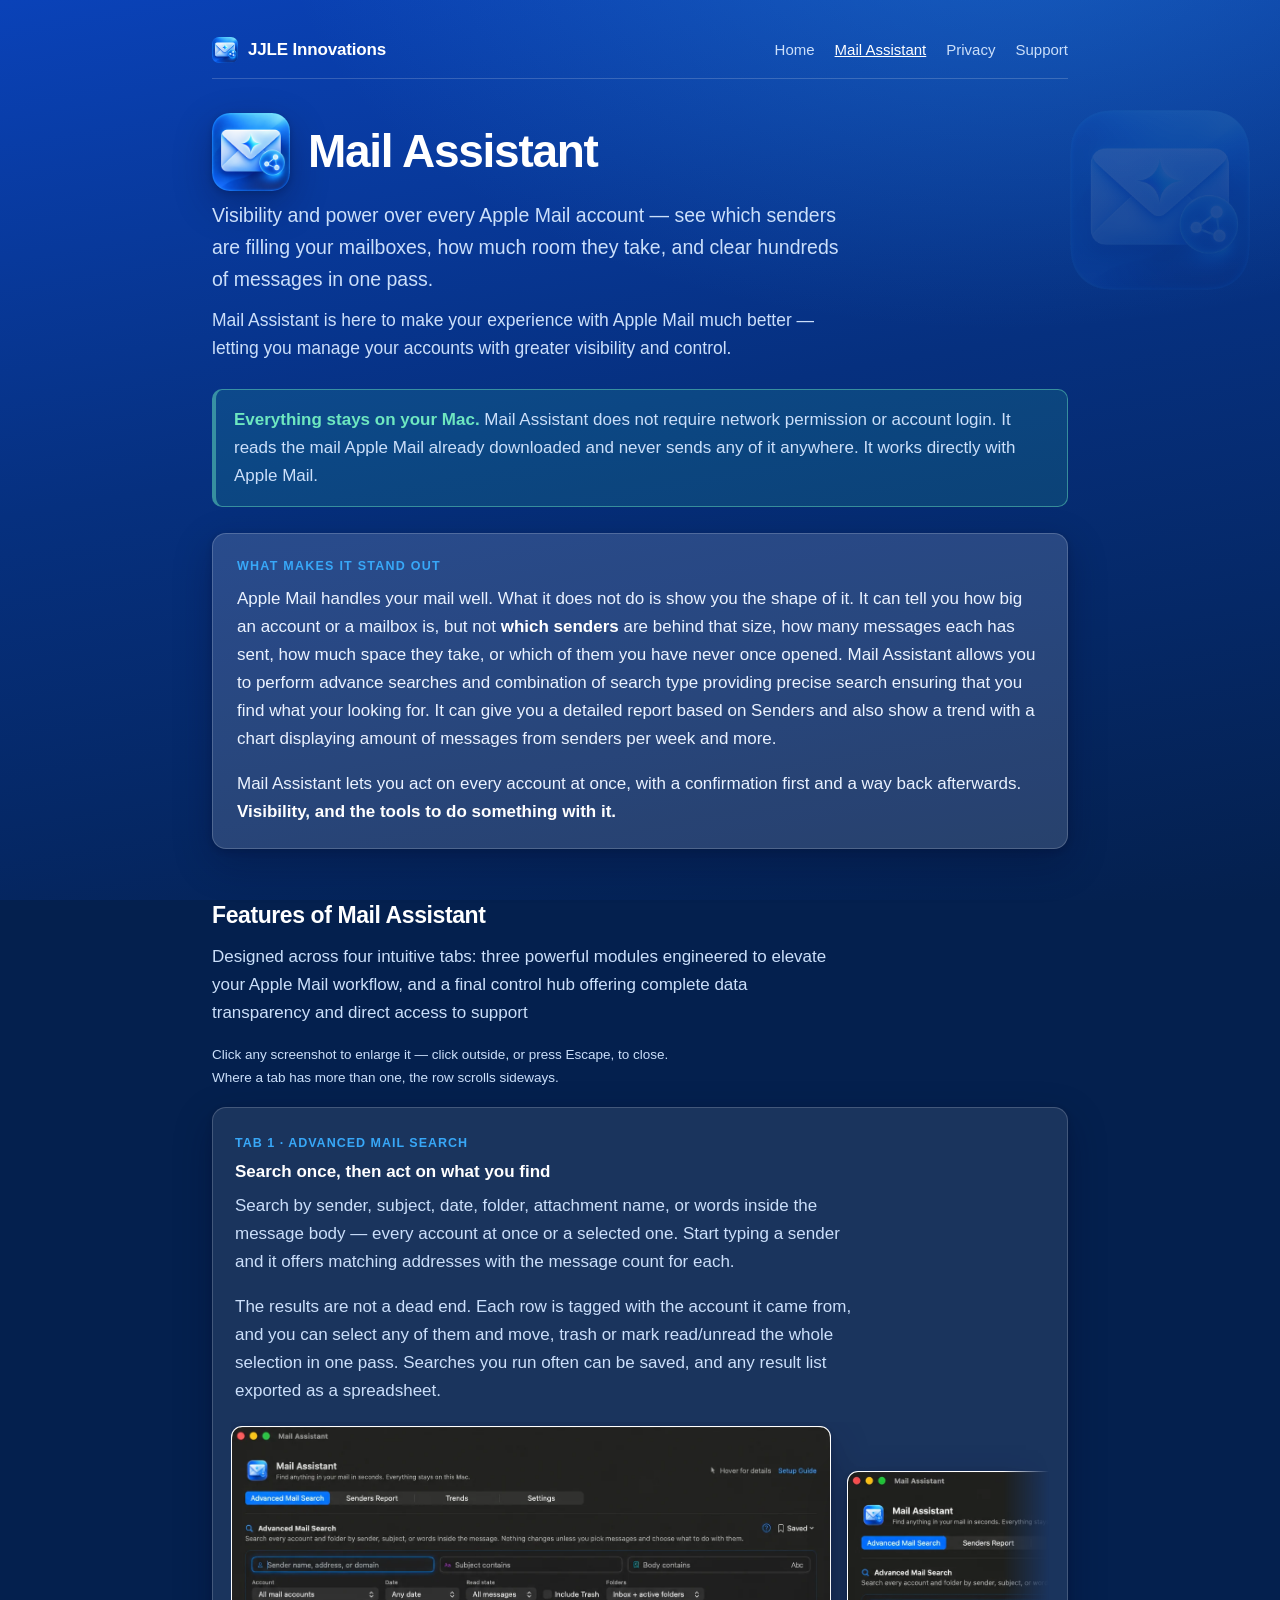
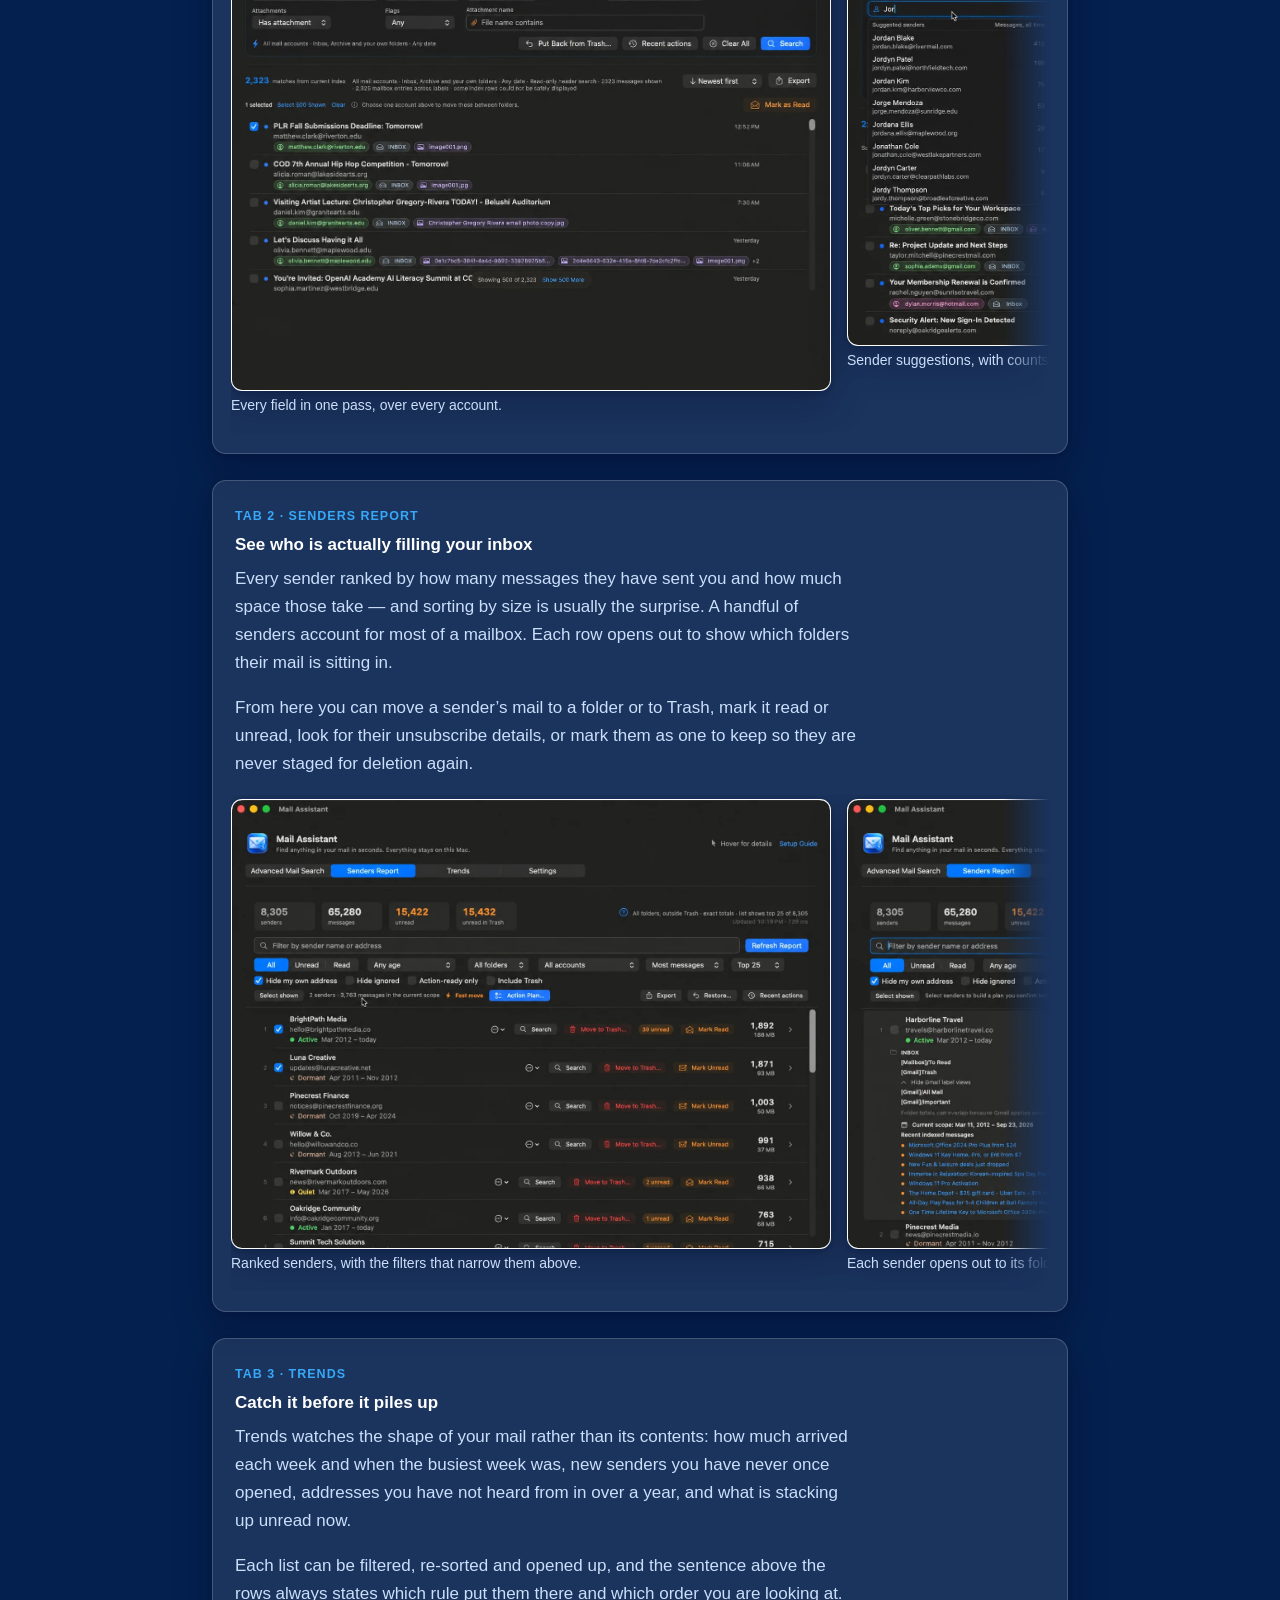
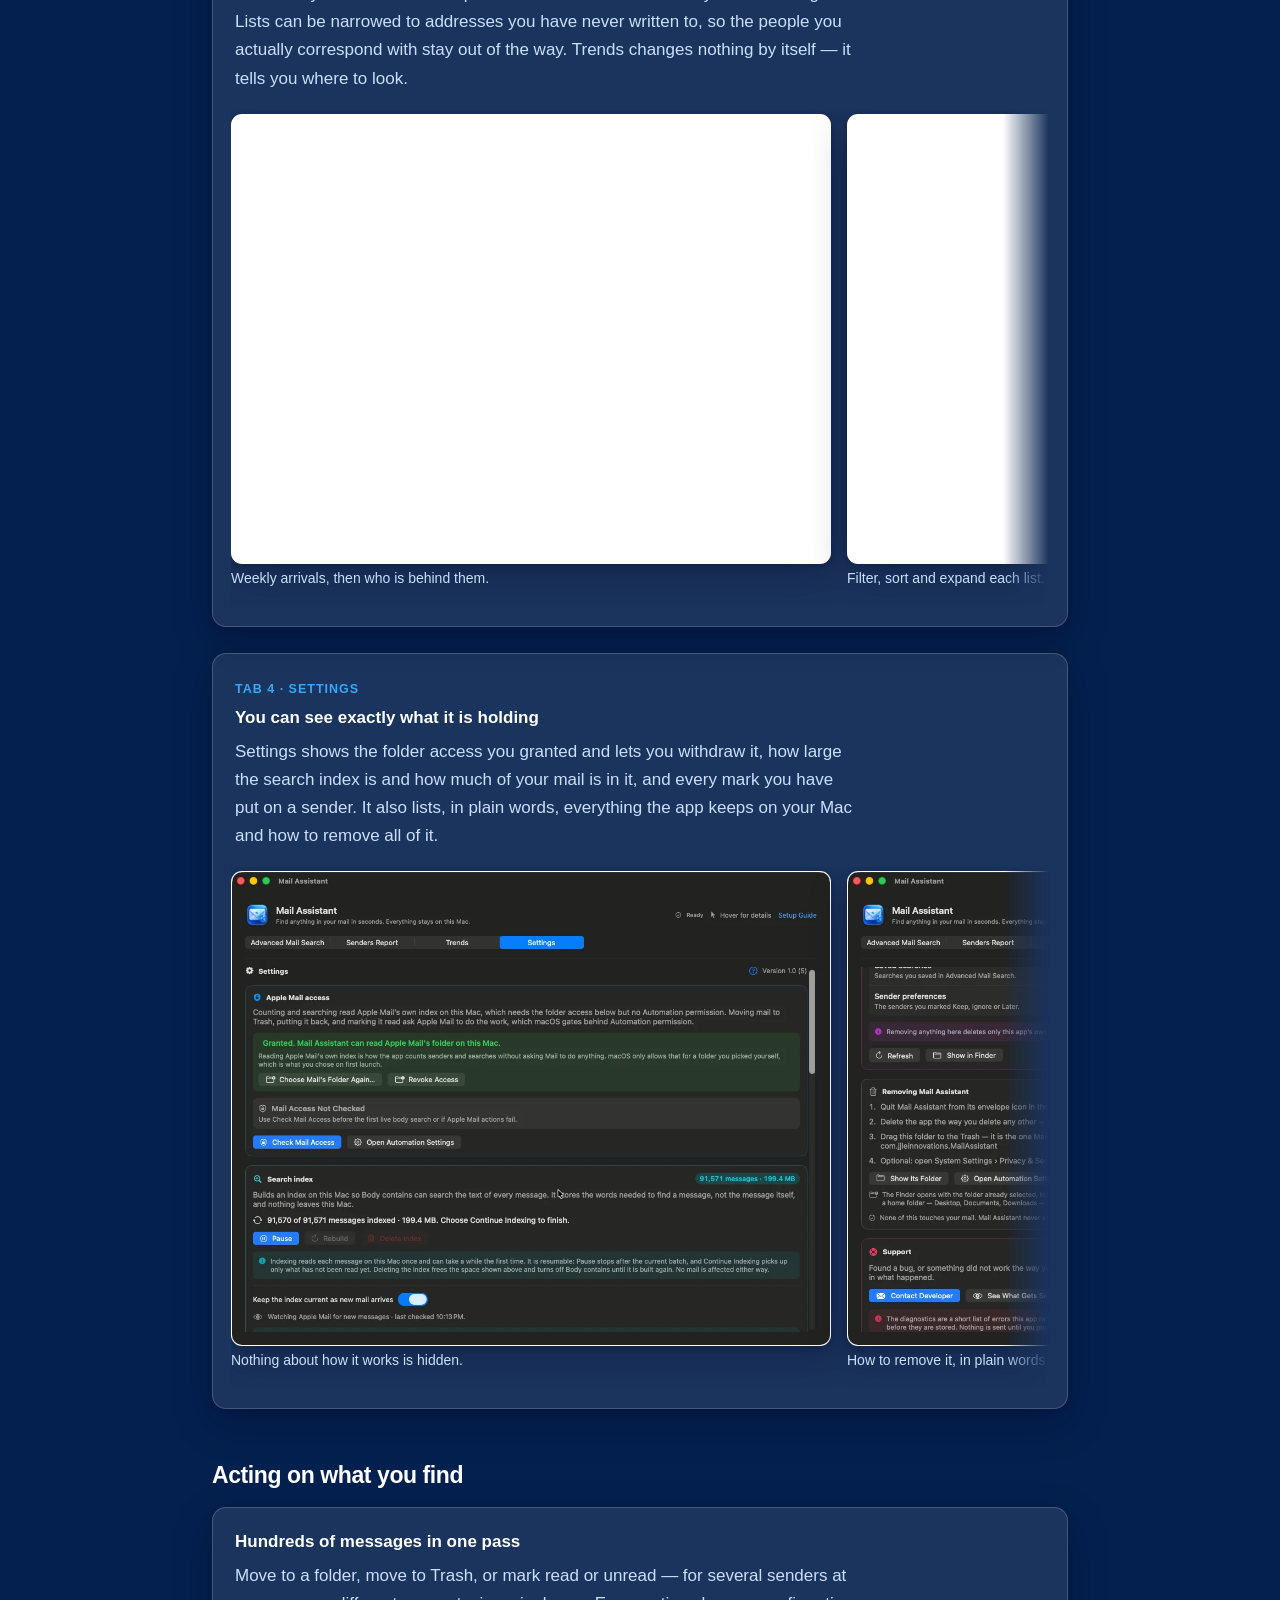
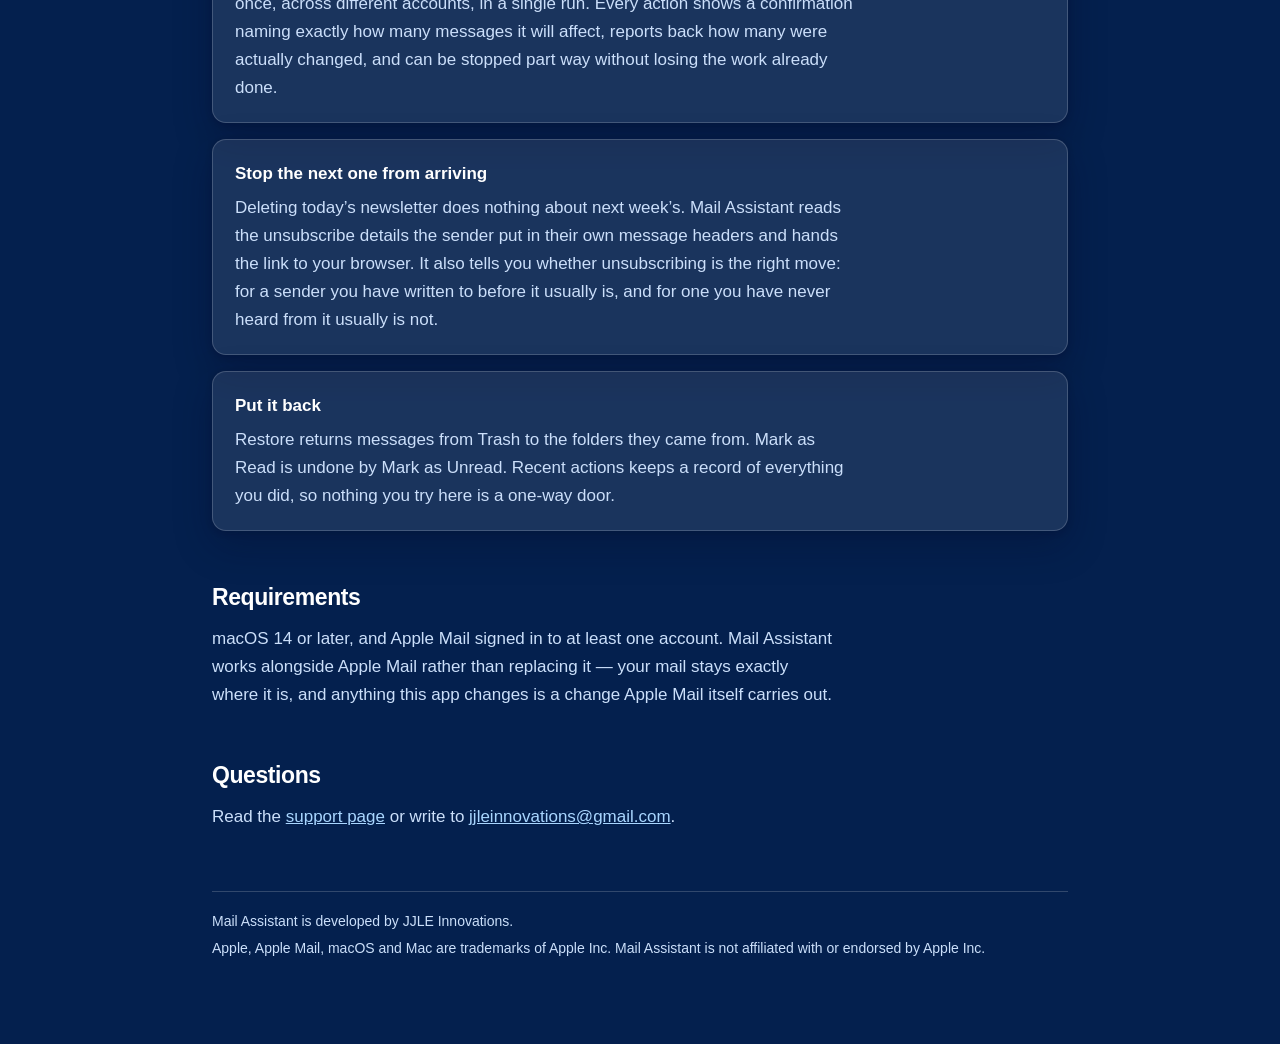
==== commit c8701440: "Restore style broken by html editor" ====
--- a/mail-assistant/index.html
+++ b/mail-assistant/index.html
@@ -9,9 +9,9 @@
 <meta property="og:type" content="website">
 <meta name="twitter:card" content="summary">
 <link rel="icon" href="/favicon.png" type="image/png">
-<link rel="stylesheet" href="/home.css?v=20260922c">
+<link rel="stylesheet" href="/style.css?v=20260922c">
 </head>
-<body class="marked" contenteditable="false" spellcheck="true">
+<body class="marked">
 <div class="wrap">
 
 <nav>
--- a/style.css
+++ b/style.css
@@ -0,0 +1,172 @@
+/* Mail Assistant / JJLE Innovations.
+   One deliberate look rather than a light and a dark: the page is the app's
+   blue. Colours sampled from the app icon - #0048C8 core, #38A8F8 highlight -
+   and every pairing checked against the LIGHTEST point of the gradient, which
+   is the worst case. White 8.45:1, muted 6.23:1, links 5.53:1, all AA. */
+:root {
+  color-scheme: dark;
+  --brand: #0048C8;
+  --ground-top: #0A42B8;
+  --ground-bottom: #04204E;
+  --ink: #FFFFFF;
+  --ink-muted: #CBDFFA;
+  --link: #A9D6FF;
+  --bright: #38A8F8;
+  --surface: rgba(255, 255, 255, .09);
+  --surface-strong: rgba(255, 255, 255, .14);
+  --rule: rgba(255, 255, 255, .18);
+  --affirm: #6EE7C0;
+  --affirm-soft: rgba(53, 214, 164, .14);
+  --shadow: 0 2px 6px rgba(0, 12, 40, .22), 0 14px 38px rgba(0, 12, 40, .28);
+  --sans: -apple-system, BlinkMacSystemFont, "Segoe UI", Roboto, Helvetica, Arial, sans-serif;
+  --mono: ui-monospace, "SF Mono", Menlo, Consolas, monospace;
+}
+
+* { box-sizing: border-box; }
+
+html { background: var(--ground-bottom); }
+
+body {
+  margin: 0; color: var(--ink);
+  font-family: var(--sans); font-size: 17px; line-height: 1.65;
+  -webkit-font-smoothing: antialiased;
+  min-height: 100vh;
+  /* Fixed, so the blue does not band or repeat on a long page. */
+  background:
+    radial-gradient(1200px 700px at 78% -10%, rgba(56, 168, 248, .30) 0%, transparent 60%),
+    linear-gradient(170deg, var(--ground-top) 0%, #06307F 46%, var(--ground-bottom) 100%);
+  background-attachment: fixed;
+}
+
+/* The app's mark, behind everything. It is a recognisable rounded square, so
+   a cropped one reads as a mistake rather than a bleed - it must sit fully on
+   screen. The width tracks the empty gutter beside the 900px column
+   (half the viewport, less half the column and a margin), so it stays out of
+   the text instead of being clipped by the edge. Never intercepts a click. */
+body.marked::before {
+  content: "";
+  position: fixed; top: 110px; right: 30px;
+  width: clamp(180px, calc(50vw - 460px), 300px); aspect-ratio: 1;
+  background: url("/icon-mark.webp") no-repeat center / contain;
+  opacity: .10; pointer-events: none; z-index: 0;
+}
+/* Below this there is no gutter left to put it in. */
+@media (max-width: 1100px) { body.marked::before { display: none; } }
+
+.wrap { position: relative; z-index: 1; max-width: 900px; margin: 0 auto;
+        padding-inline: 22px; padding-block: 36px 80px; }
+
+nav { display: flex; gap: 20px; flex-wrap: wrap; align-items: center;
+      border-bottom: 1px solid var(--rule); padding-bottom: 14px; margin-bottom: 34px; }
+nav .brand { font-weight: 650; letter-spacing: -.01em; margin-right: auto;
+             display: inline-flex; align-items: center; gap: 10px; color: var(--ink); }
+nav .brand img { width: 26px; height: 26px; border-radius: 7px; display: block; }
+nav a { color: var(--ink-muted); text-decoration: none; font-size: 15px; }
+nav a:hover, nav a[aria-current] { color: #FFFFFF; text-decoration: underline; }
+
+h1 { font-size: clamp(32px, 5.6vw, 46px); line-height: 1.08; letter-spacing: -.028em;
+     margin: 0 0 10px; text-wrap: balance; }
+h2 { font-size: 23px; line-height: 1.3; margin: 52px 0 12px; letter-spacing: -.018em; }
+h3 { font-size: 17px; margin: 24px 0 6px; }
+p, li { max-width: 66ch; }
+p { margin: 0 0 1em; color: var(--ink-muted); }
+strong { color: #FFFFFF; }
+ul, ol { padding-left: 22px; color: var(--ink-muted); }
+li { margin-bottom: 6px; }
+a { color: var(--link); }
+
+.masthead { display: flex; align-items: center; gap: 18px; margin-bottom: 8px; }
+.masthead img { width: 78px; height: 78px; border-radius: 18px; box-shadow: var(--shadow); }
+.masthead h1, .masthead h3 { margin: 0; }
+@media (max-width: 520px) {
+  .masthead { gap: 13px; }
+  .masthead img { width: 58px; height: 58px; border-radius: 13px; }
+}
+
+.updated { font-family: var(--mono); font-size: 13px; color: var(--ink-muted); margin-bottom: 28px; }
+.lead { font-size: 19.5px; color: var(--ink-muted); margin-bottom: 8px; max-width: 58ch;
+        /* Stops a one-word last line. Ignored where unsupported. */
+        text-wrap: pretty; }
+/* Sits under the lead: the positioning line, quieter than the hook above it
+   so the two read as a pair rather than competing for the same weight. */
+.sub-lead { font-size: 17.5px; color: var(--ink-muted); max-width: 62ch;
+            margin-top: 10px; margin-bottom: 4px; text-wrap: pretty; }
+
+.summary { background: var(--affirm-soft); border: 1px solid rgba(110, 231, 192, .45);
+           border-left-width: 4px; border-radius: 10px; padding: 16px 18px; margin: 26px 0 8px; }
+.summary p { margin: 0; max-width: none; }
+.summary strong { color: var(--affirm); }
+
+/* The positioning claim. Lighter than the page so it reads as the one panel
+   that is speaking rather than another card. */
+.stand-out { background: var(--surface-strong); border: 1px solid var(--rule);
+             border-radius: 14px; padding: 22px 24px; margin: 26px 0 10px;
+             box-shadow: var(--shadow); }
+.stand-out p { max-width: none; color: #EAF2FF; }
+.stand-out p:last-child { margin-bottom: 0; }
+.stand-out .kicker { display: block; font-size: 12.5px; letter-spacing: .1em;
+                     text-transform: uppercase; color: var(--bright);
+                     margin-bottom: 8px; font-weight: 700; }
+
+.card { background: var(--surface); border: 1px solid var(--rule); border-radius: 14px;
+        padding: 20px 22px; margin: 16px 0; box-shadow: var(--shadow); }
+.card h3 { margin-top: 0; }
+.card p:last-child, .card ul:last-child, .card .strip:last-child { margin-bottom: 0; }
+
+/* A feature: the tab's name, what it does, then its screenshots. */
+.feature { margin: 18px 0 26px; }
+.feature .tab-name { display: inline-flex; align-items: center; gap: 8px;
+                     font-size: 12.5px; font-weight: 700; letter-spacing: .08em;
+                     text-transform: uppercase; color: var(--bright); margin-bottom: 4px; }
+
+/* Screenshots side by side, scrolled horizontally when there is more than one.
+   Snap points so a swipe lands on a shot rather than between two. */
+.strip { display: flex; gap: 16px; overflow-x: auto; overscroll-behavior-x: contain;
+         scroll-snap-type: x mandatory; padding: 4px 4px 14px; margin: 14px -4px 0;
+         scrollbar-width: thin; scrollbar-color: rgba(255,255,255,.35) transparent; }
+.strip::-webkit-scrollbar { height: 9px; }
+.strip::-webkit-scrollbar-thumb { background: rgba(255,255,255,.28); border-radius: 99px; }
+.strip::-webkit-scrollbar-track { background: transparent; }
+.strip.single { overflow-x: visible; scroll-snap-type: none; }
+/* Fade the right edge so a strip reads as scrollable rather than clipped. */
+.strip:not(.single) { mask-image: linear-gradient(to right, #000 0, #000 calc(100% - 46px), transparent 100%);
+                      -webkit-mask-image: linear-gradient(to right, #000 0, #000 calc(100% - 46px), transparent 100%); }
+
+.shot { flex: 0 0 auto; scroll-snap-align: start; width: min(600px, 88%);
+        padding: 0; margin: 0; border: 0; background: none; cursor: zoom-in;
+        display: block; text-align: left; color: inherit; font: inherit; }
+.strip.single .shot { width: 100%; }
+.shot img { display: block; width: 100%; height: auto; border-radius: 11px;
+            border: 1px solid var(--rule); box-shadow: var(--shadow);
+            background: #FFFFFF; transition: transform .16s ease, box-shadow .16s ease; }
+.shot:hover img { transform: translateY(-2px); box-shadow: 0 6px 14px rgba(0,12,40,.3), 0 20px 48px rgba(0,12,40,.36); }
+.shot:focus-visible { outline: 3px solid var(--bright); outline-offset: 4px; border-radius: 13px; }
+.shot .cap { font-size: 14px; color: var(--ink-muted); margin-top: 9px; }
+
+.hint { font-size: 13.5px; color: var(--ink-muted); margin: 2px 0 0; }
+
+/* Zoomed view. A dialog rather than a bare div so Escape closes it and focus
+   is trapped without any of that being hand-written. */
+dialog.zoom { border: 0; padding: 0; background: transparent; max-width: 96vw; max-height: 96vh; }
+dialog.zoom::backdrop { background: rgba(2, 12, 34, .84); backdrop-filter: blur(3px); }
+dialog.zoom img { display: block; max-width: 96vw; max-height: 86vh; width: auto; height: auto;
+                  border-radius: 12px; box-shadow: 0 30px 80px rgba(0,0,0,.6); background: #FFF; }
+dialog.zoom figure { margin: 0; display: flex; flex-direction: column; align-items: center; }
+dialog.zoom figcaption { color: #DCE8FB; font-size: 14px; margin-top: 10px; text-align: center;
+                         max-width: 70ch; margin-inline: auto; }
+dialog.zoom .close { position: fixed; top: 18px; right: 22px; font-size: 15px;
+                     color: #FFFFFF; background: rgba(255,255,255,.16); border: 1px solid var(--rule);
+                     border-radius: 99px; padding: 7px 15px; cursor: pointer; }
+dialog.zoom .close:hover { background: rgba(255,255,255,.26); }
+
+code { font-family: var(--mono); font-size: .87em; background: rgba(255,255,255,.14);
+       padding: 1px 6px; border-radius: 4px; word-break: break-word; color: #EAF2FF; }
+
+footer { margin-top: 60px; padding-top: 18px; border-top: 1px solid var(--rule);
+         font-size: 14px; color: var(--ink-muted); }
+footer p { margin: 0 0 4px; max-width: none; }
+
+@media (prefers-reduced-motion: reduce) {
+  .shot img { transition: none; }
+  .shot:hover img { transform: none; }
+}
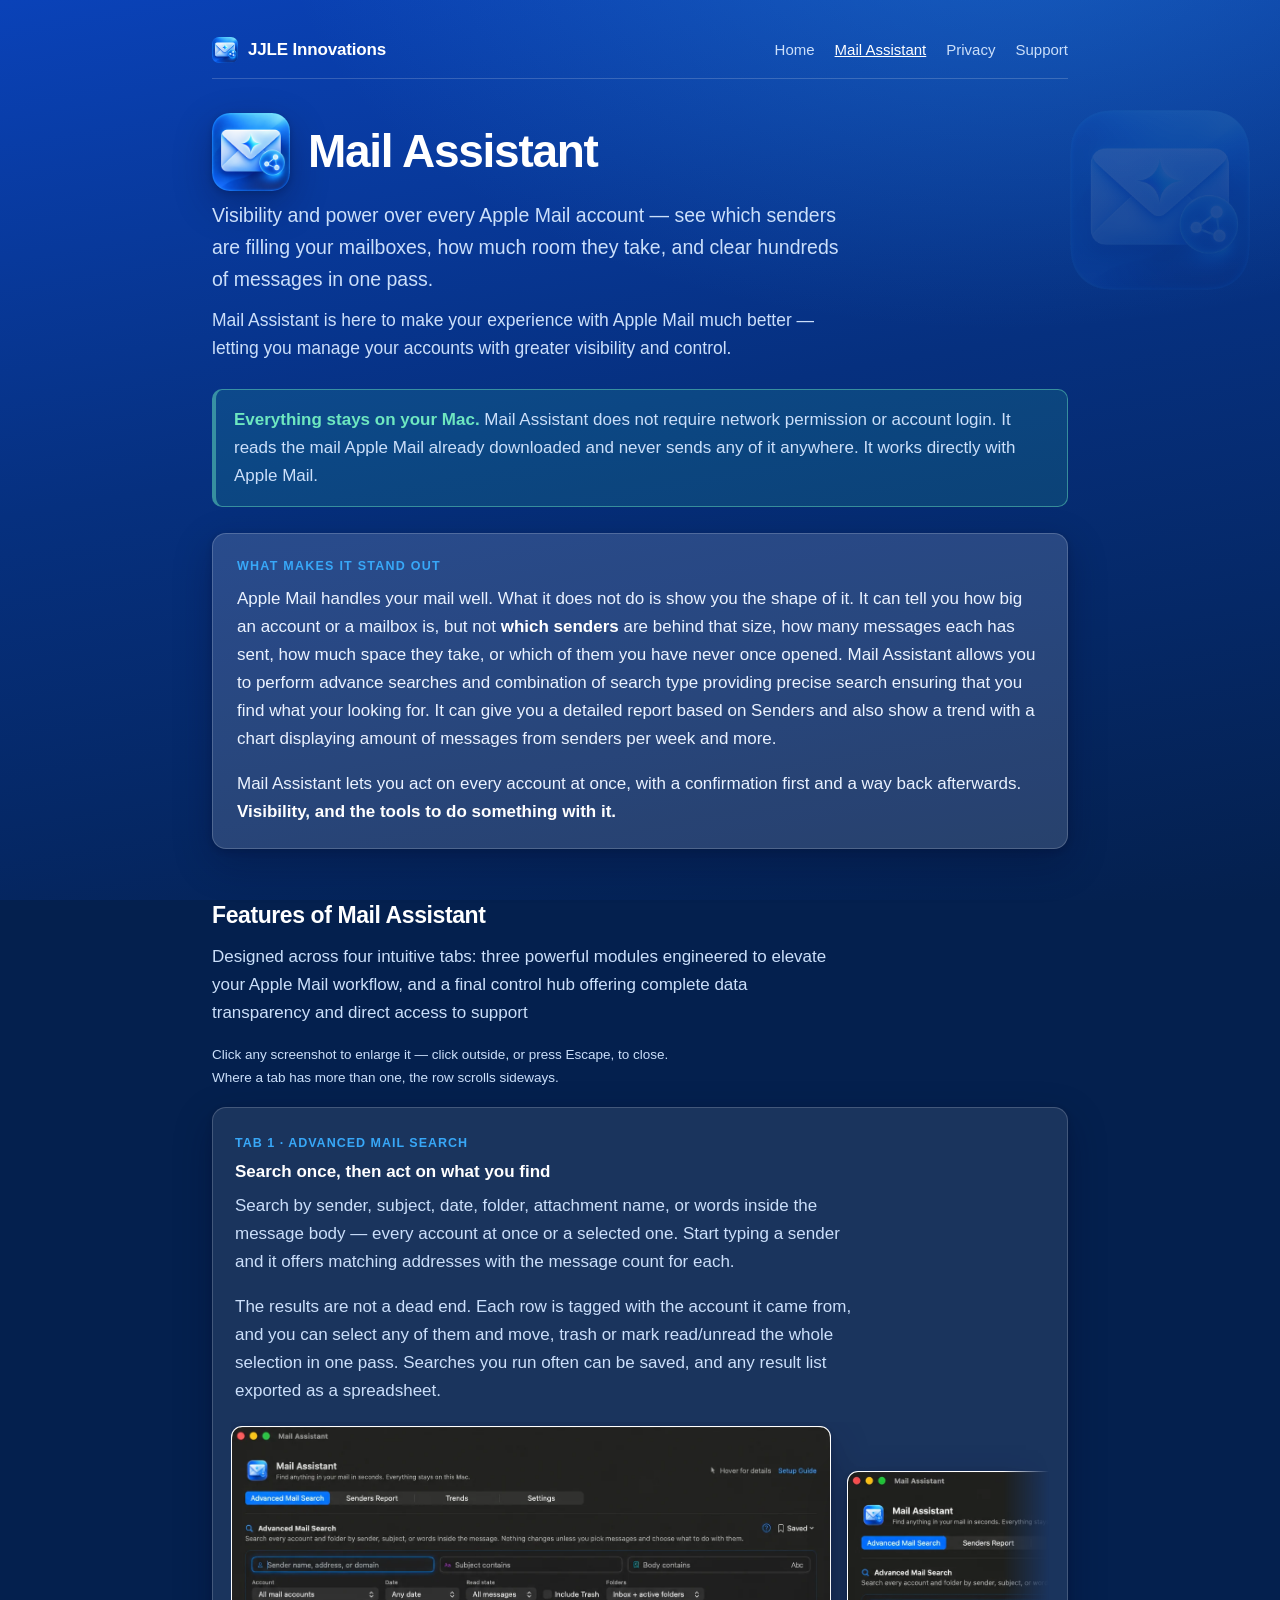
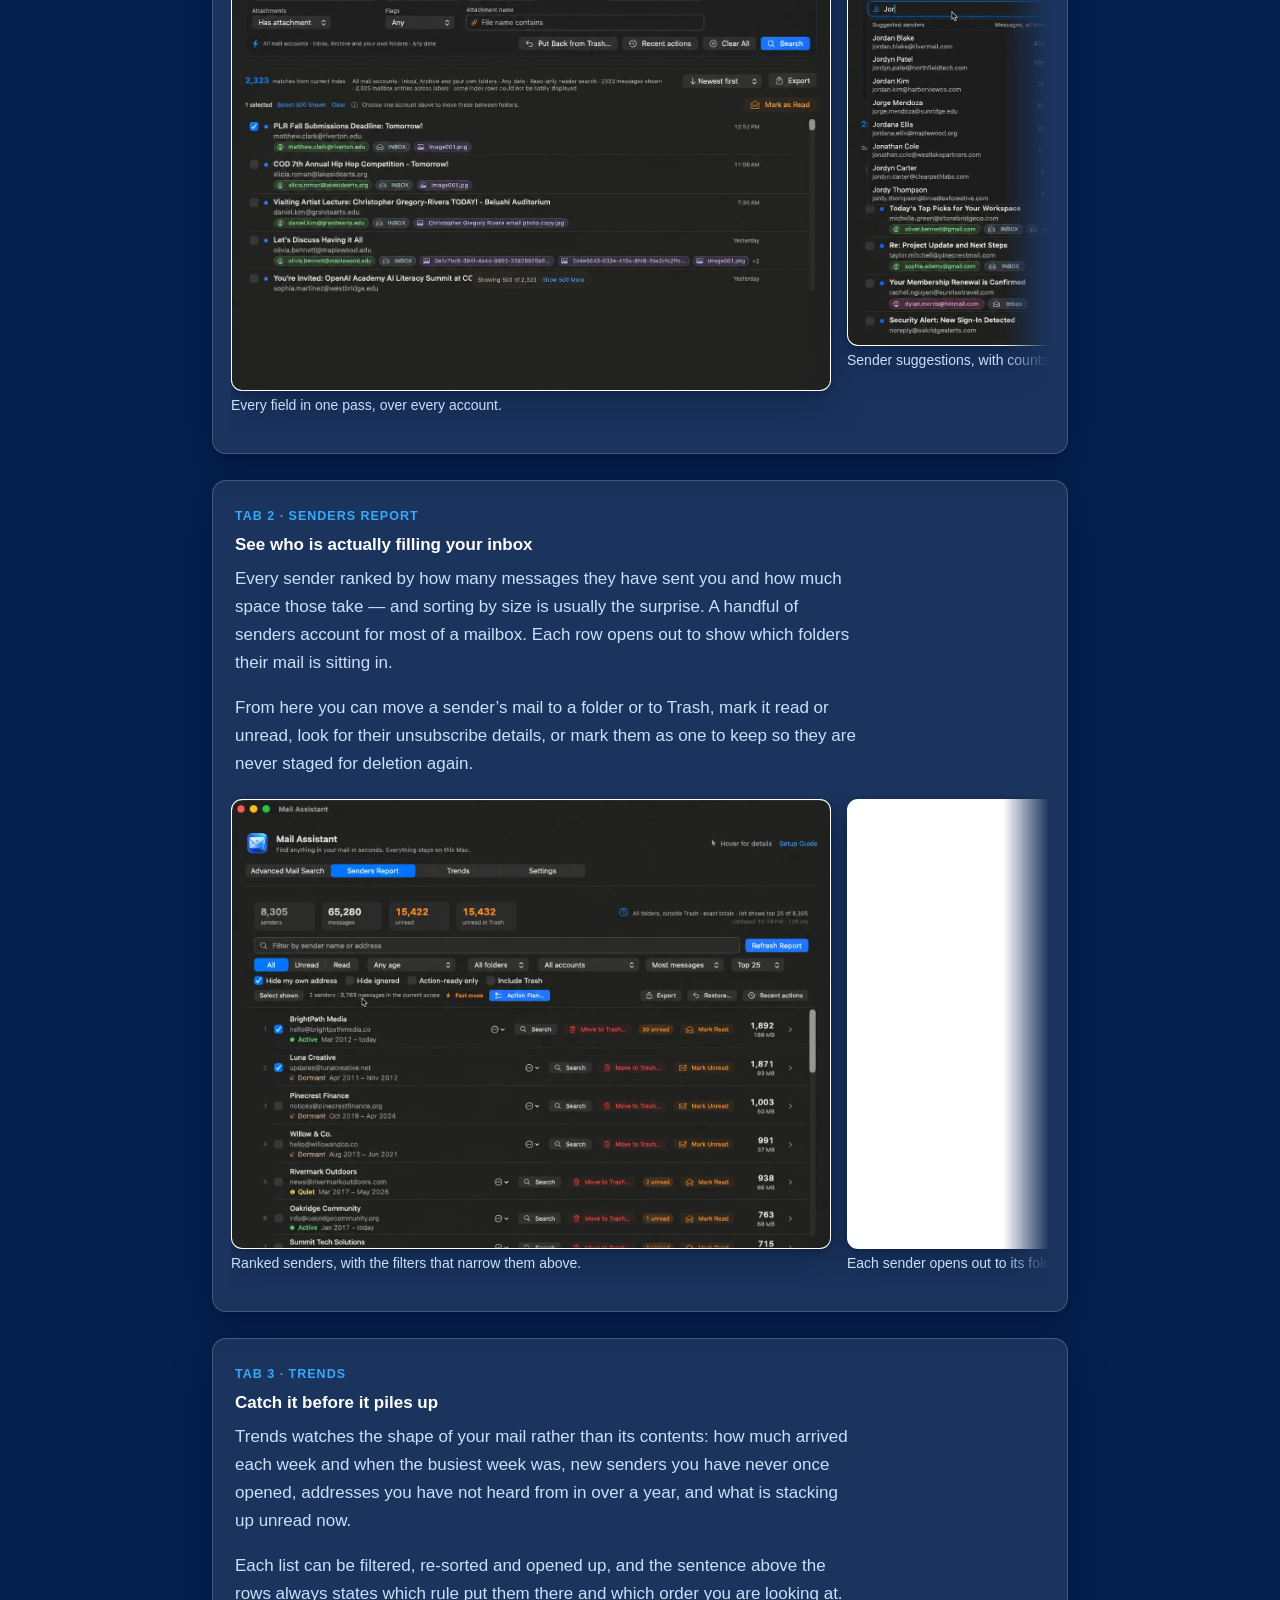
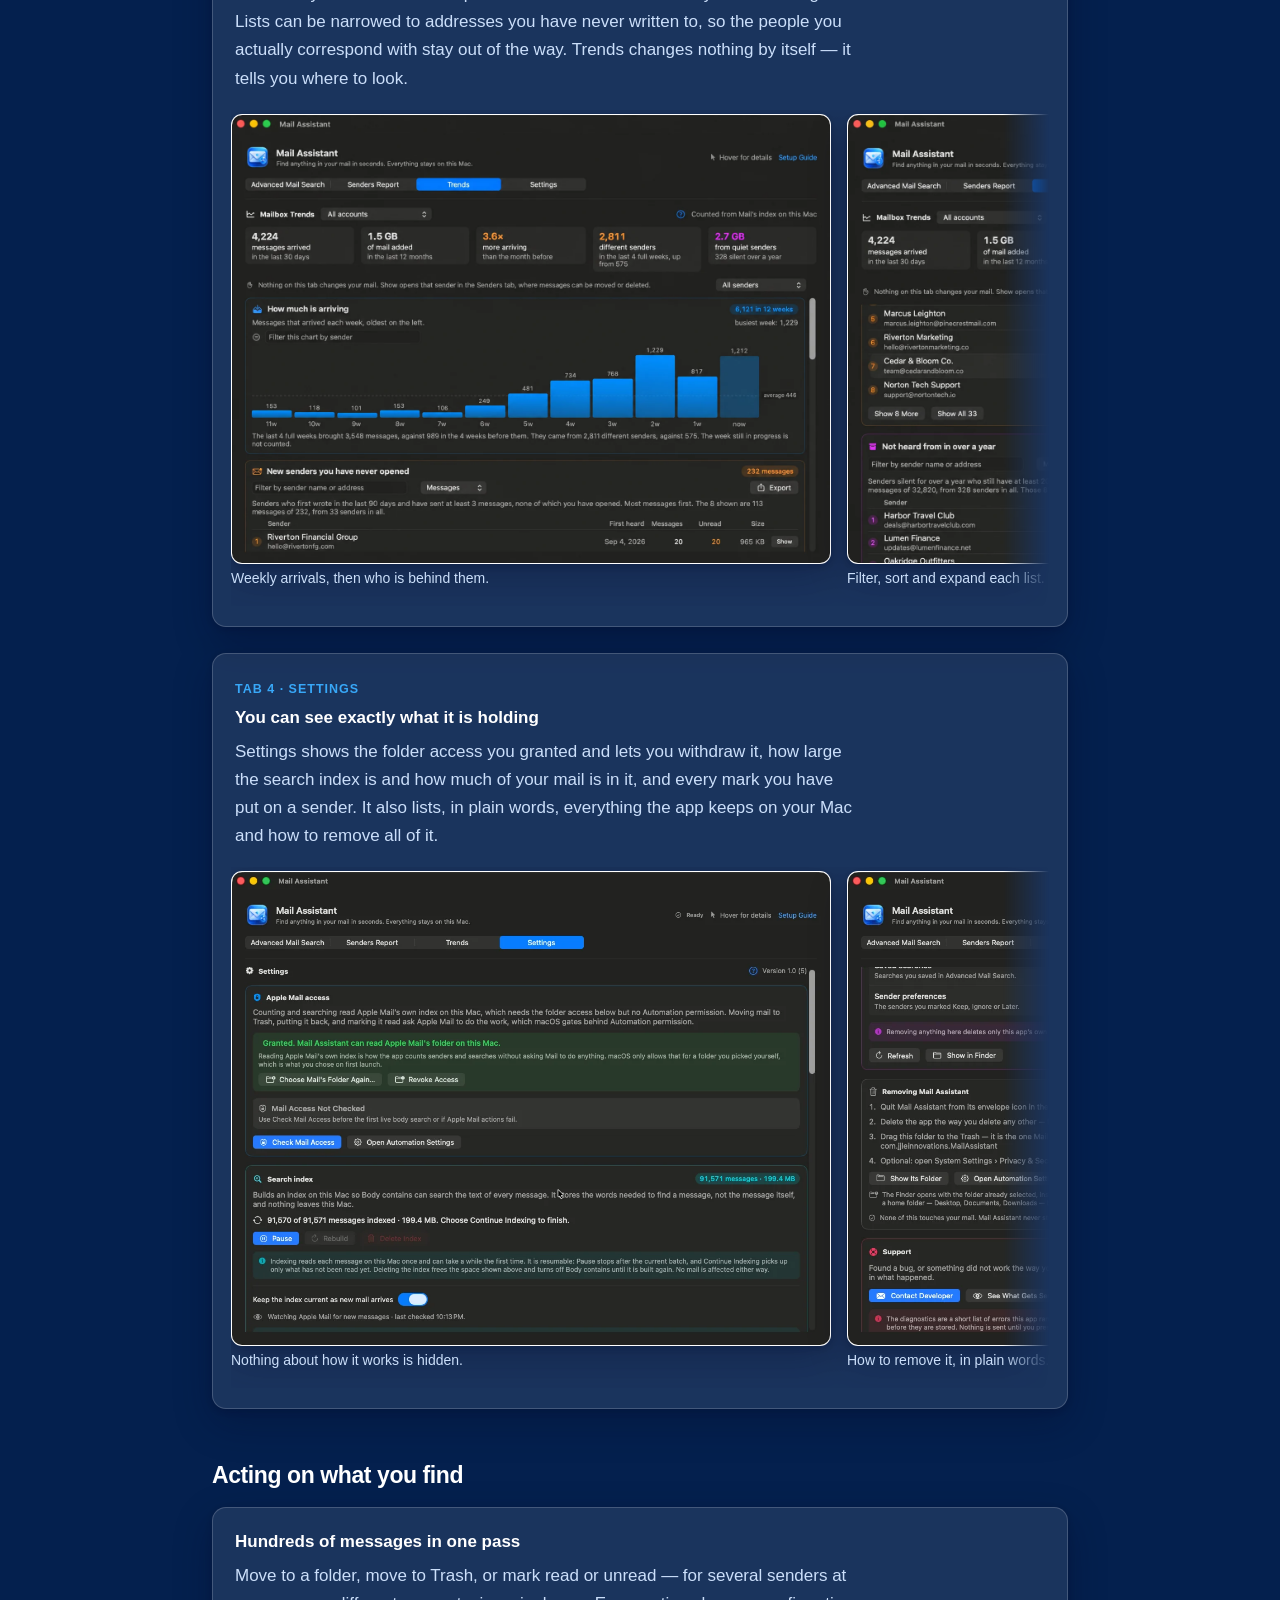
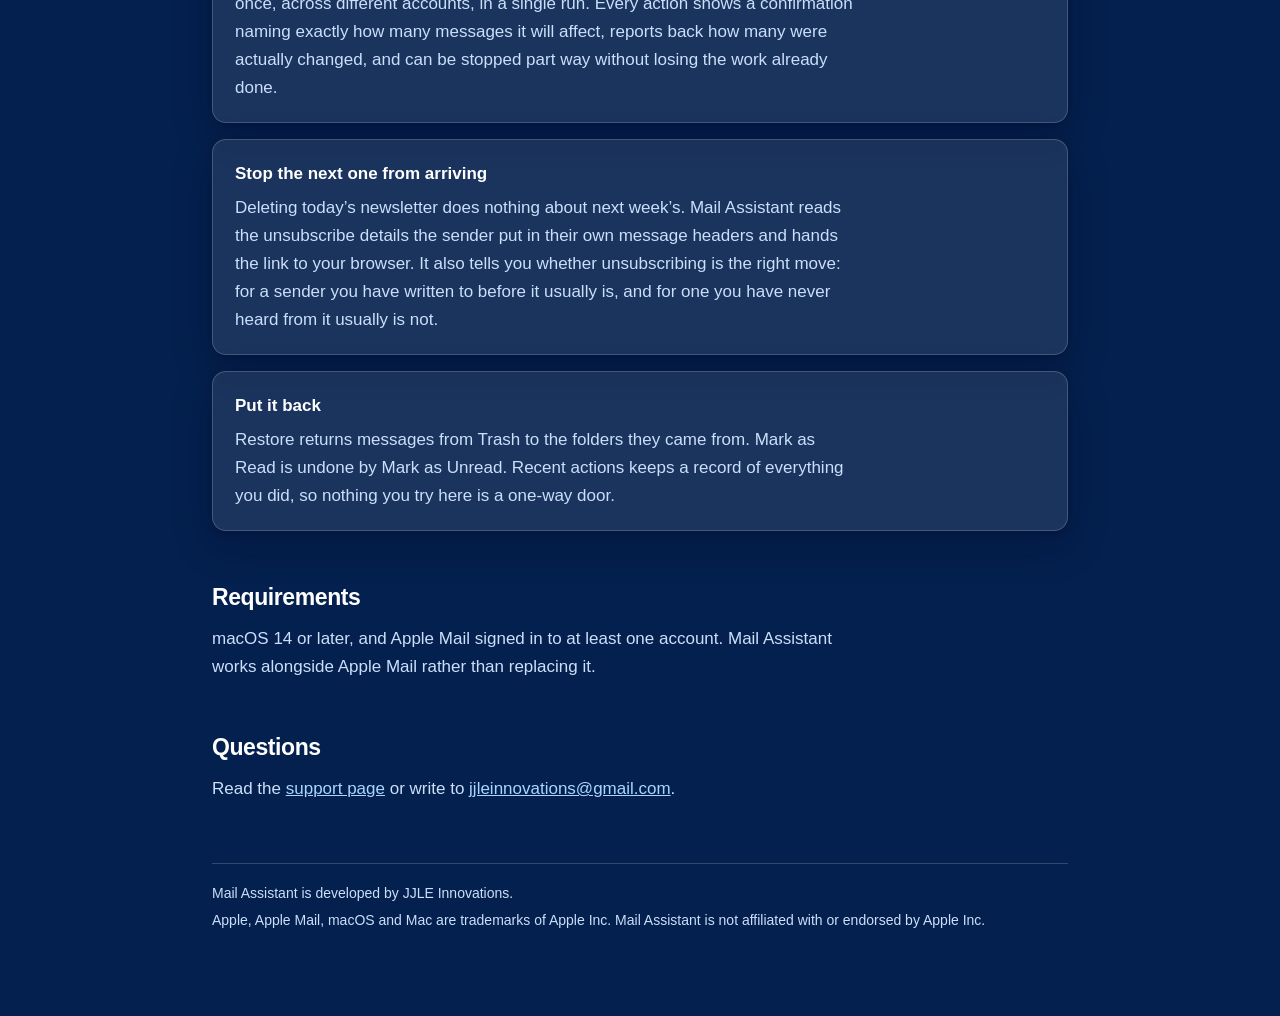
==== commit 486f6d15: "Update 2 files" ====
--- a/mail-assistant/index.html
+++ b/mail-assistant/index.html
@@ -132,7 +132,7 @@
 </div>
 
 <h2>Requirements</h2>
-<p>macOS 14 or later, and Apple Mail signed in to at least one account. Mail Assistant works alongside Apple Mail rather than replacing it — your mail stays exactly where it is, and anything this app changes is a change Apple Mail itself carries out.</p>
+<p>macOS 14 or later, and Apple Mail signed in to at least one account. Mail Assistant works alongside Apple Mail rather than replacing it.</p>
 
 <h2>Questions</h2>
 <p>Read the <a href="/mail-assistant/support.html">support page</a> or write to <a href="mailto:jjleinnovations@gmail.com">jjleinnovations@gmail.com</a>.</p>
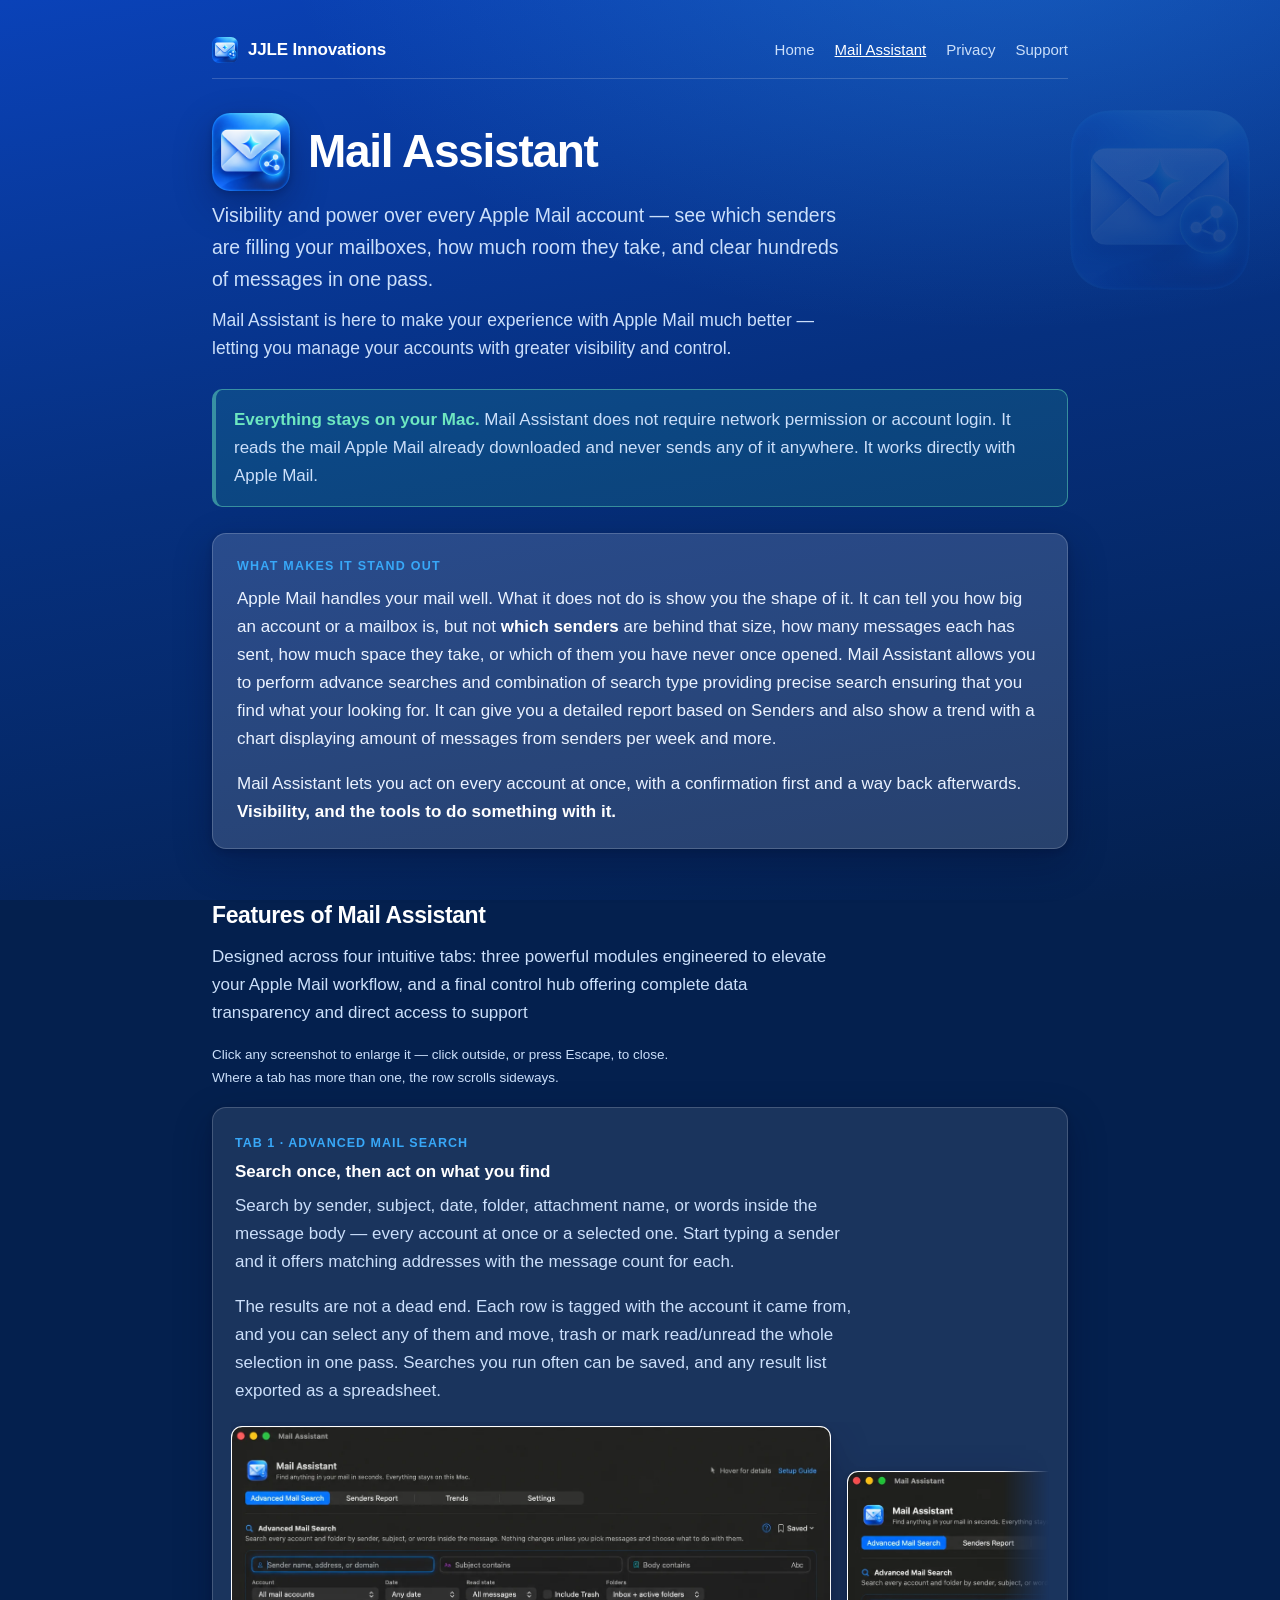
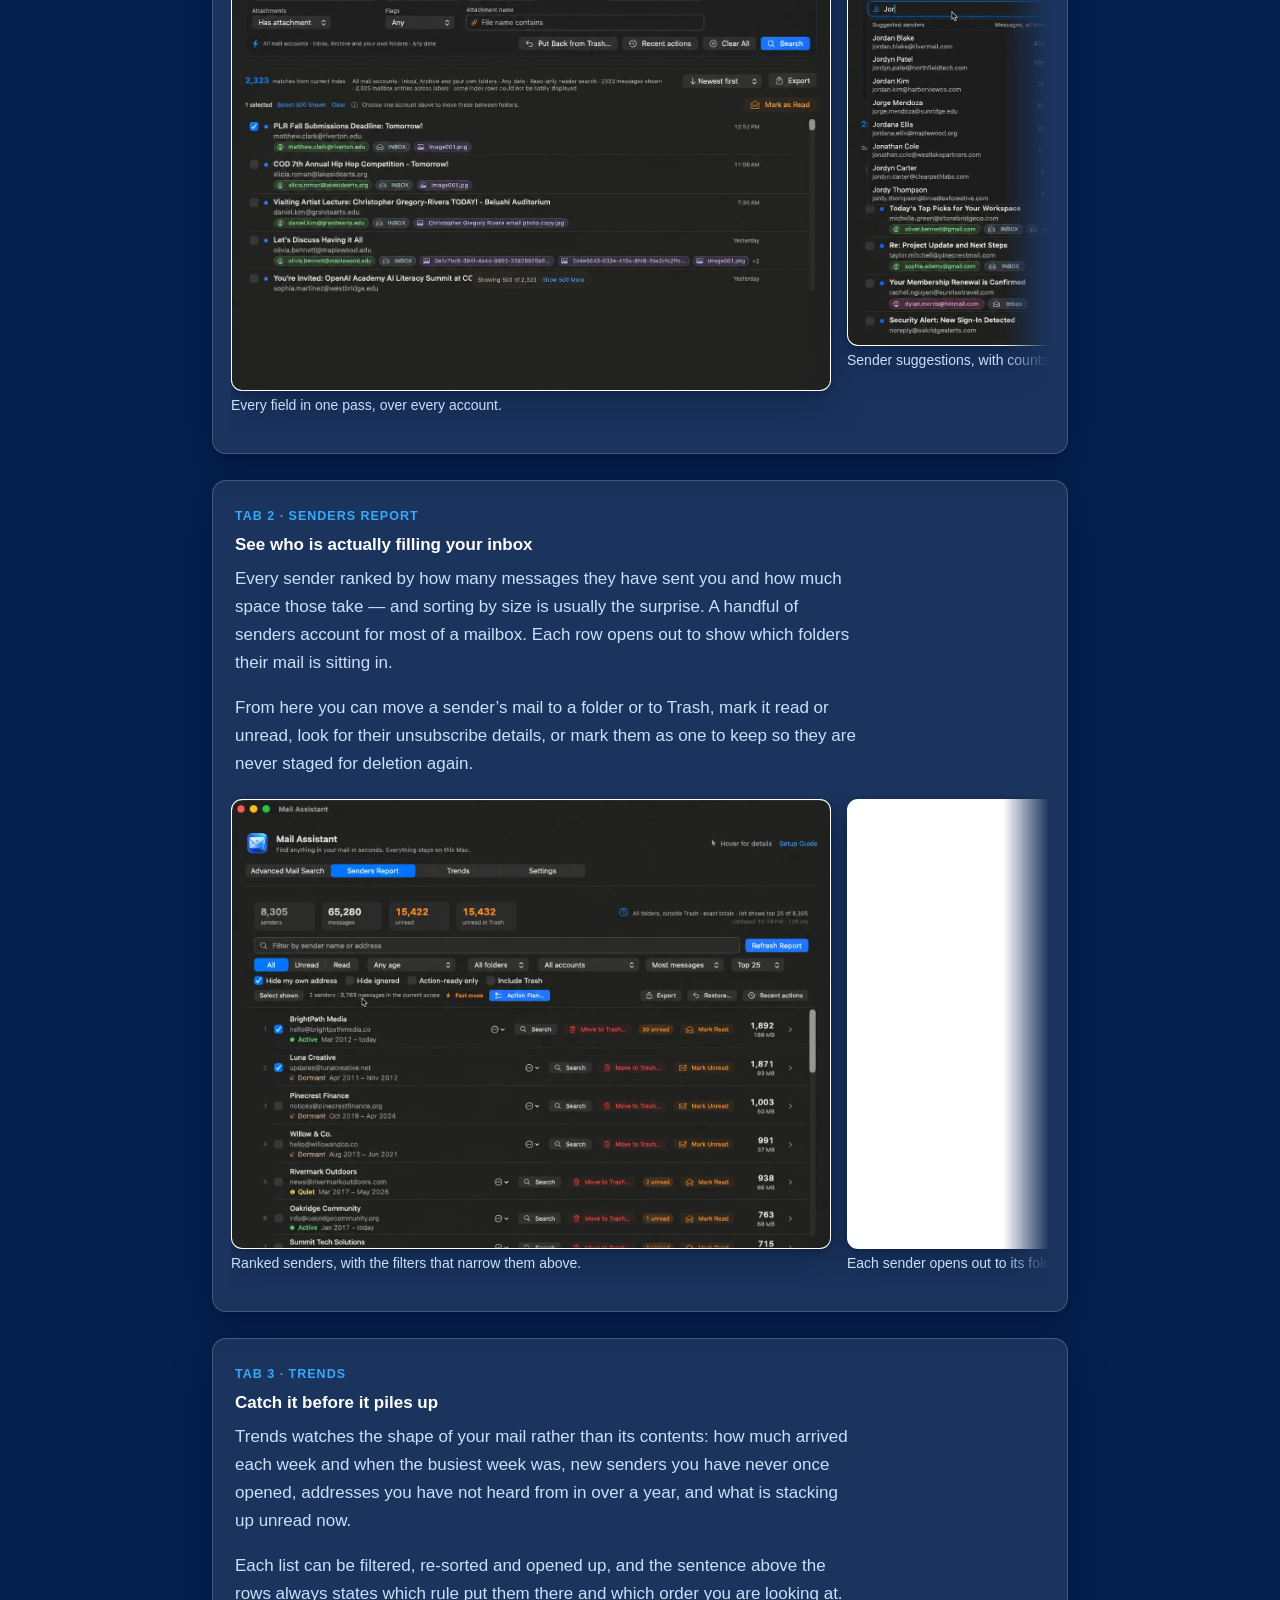
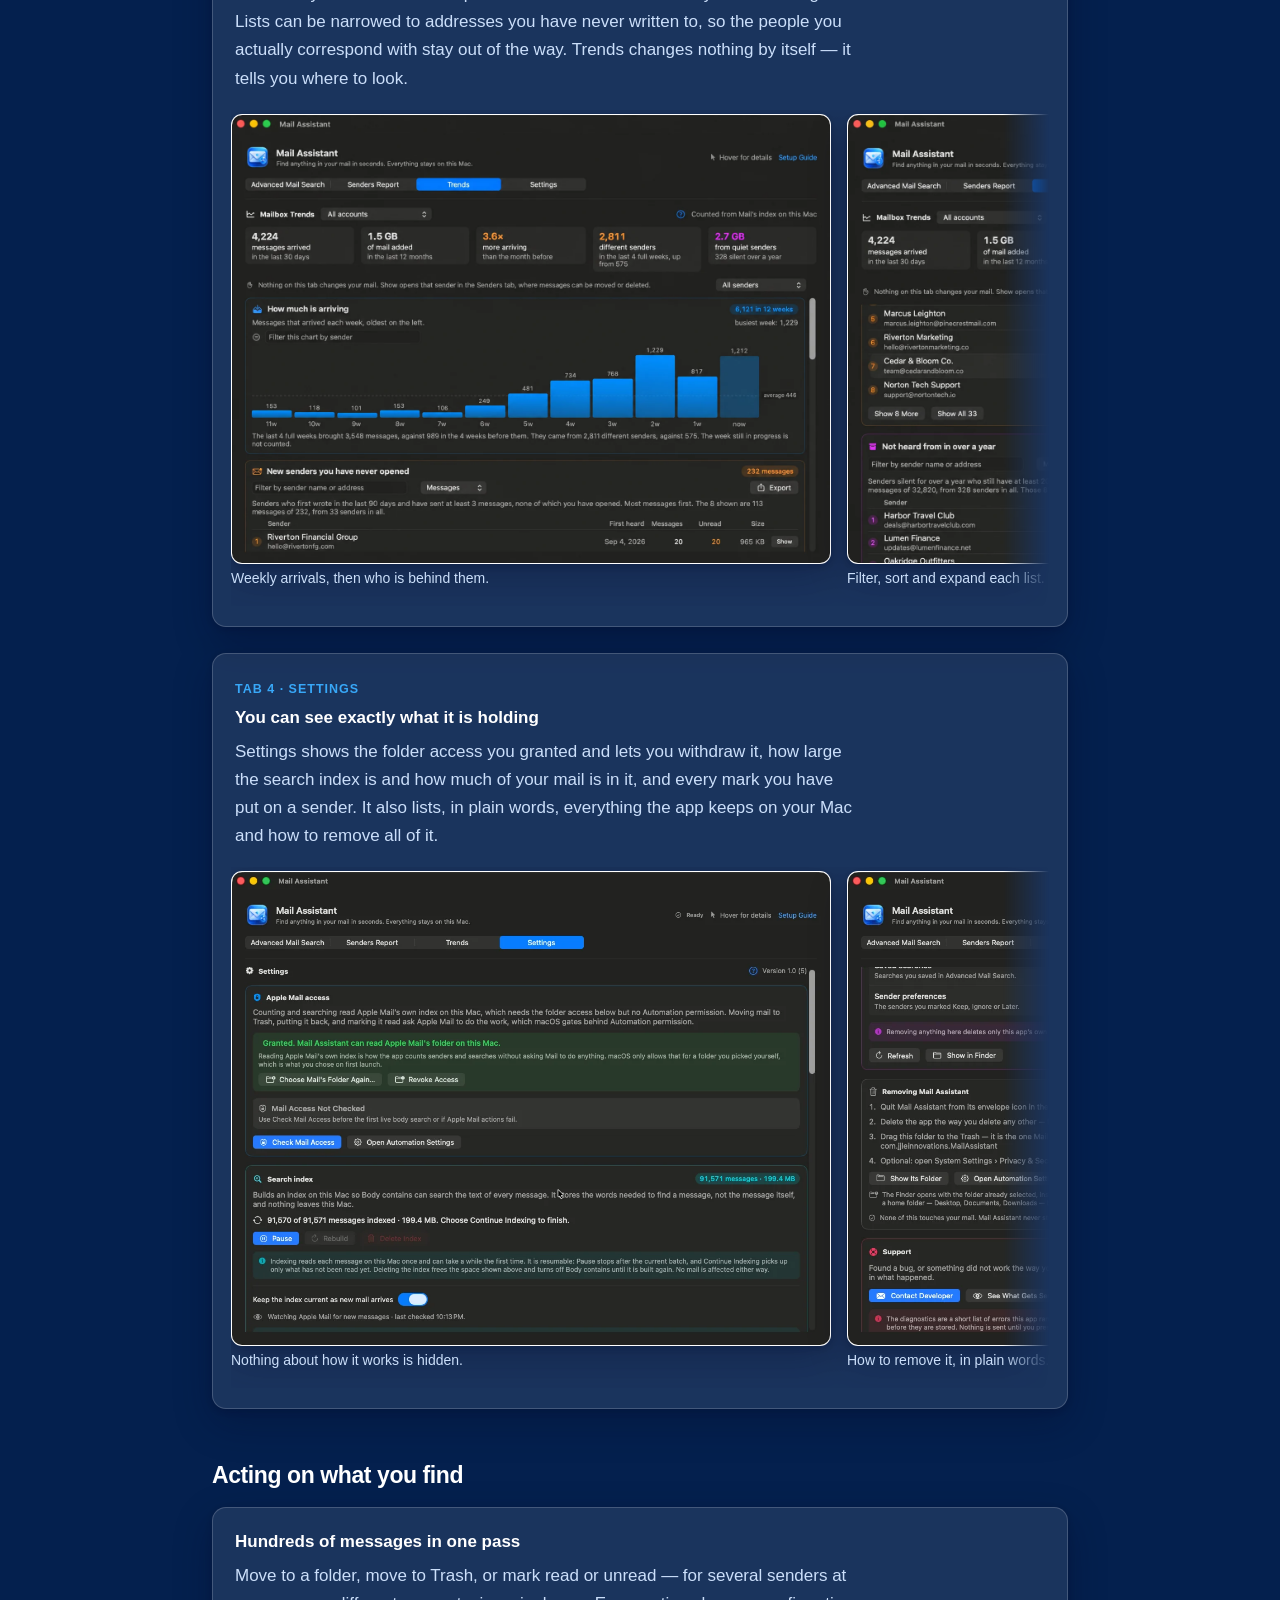
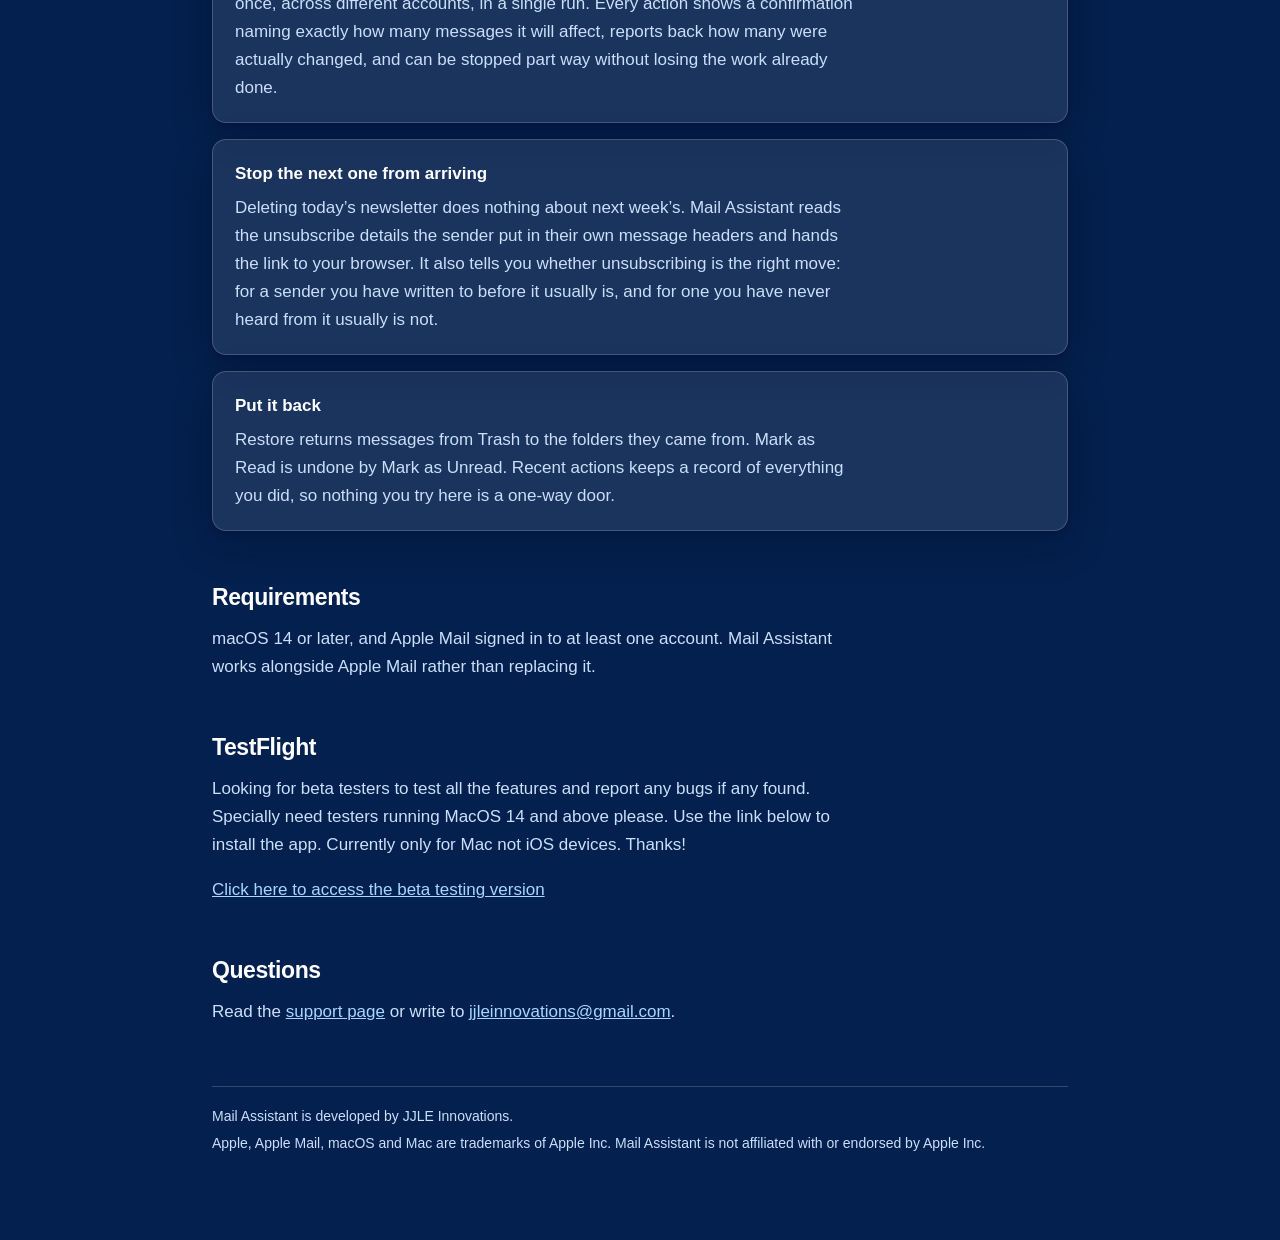
==== commit a81162e3: "Update Mail Assistant for Mac" ====
--- a/mail-assistant/index.html
+++ b/mail-assistant/index.html
@@ -134,6 +134,10 @@
 <h2>Requirements</h2>
 <p>macOS 14 or later, and Apple Mail signed in to at least one account. Mail Assistant works alongside Apple Mail rather than replacing it.</p>
 
+<h2>TestFlight</h2>
+<p>Looking for beta testers to test all the features and report any bugs if any found. Specially need testers running MacOS 14 and above please. Use the link below to install the app. Currently only for Mac not iOS devices. Thanks!</p>
+<p><a href= https://testflight.apple.com/join/8eRpXYuS>Click here to access the beta testing version</a></p>
+
 <h2>Questions</h2>
 <p>Read the <a href="/mail-assistant/support.html">support page</a> or write to <a href="mailto:jjleinnovations@gmail.com">jjleinnovations@gmail.com</a>.</p>
 
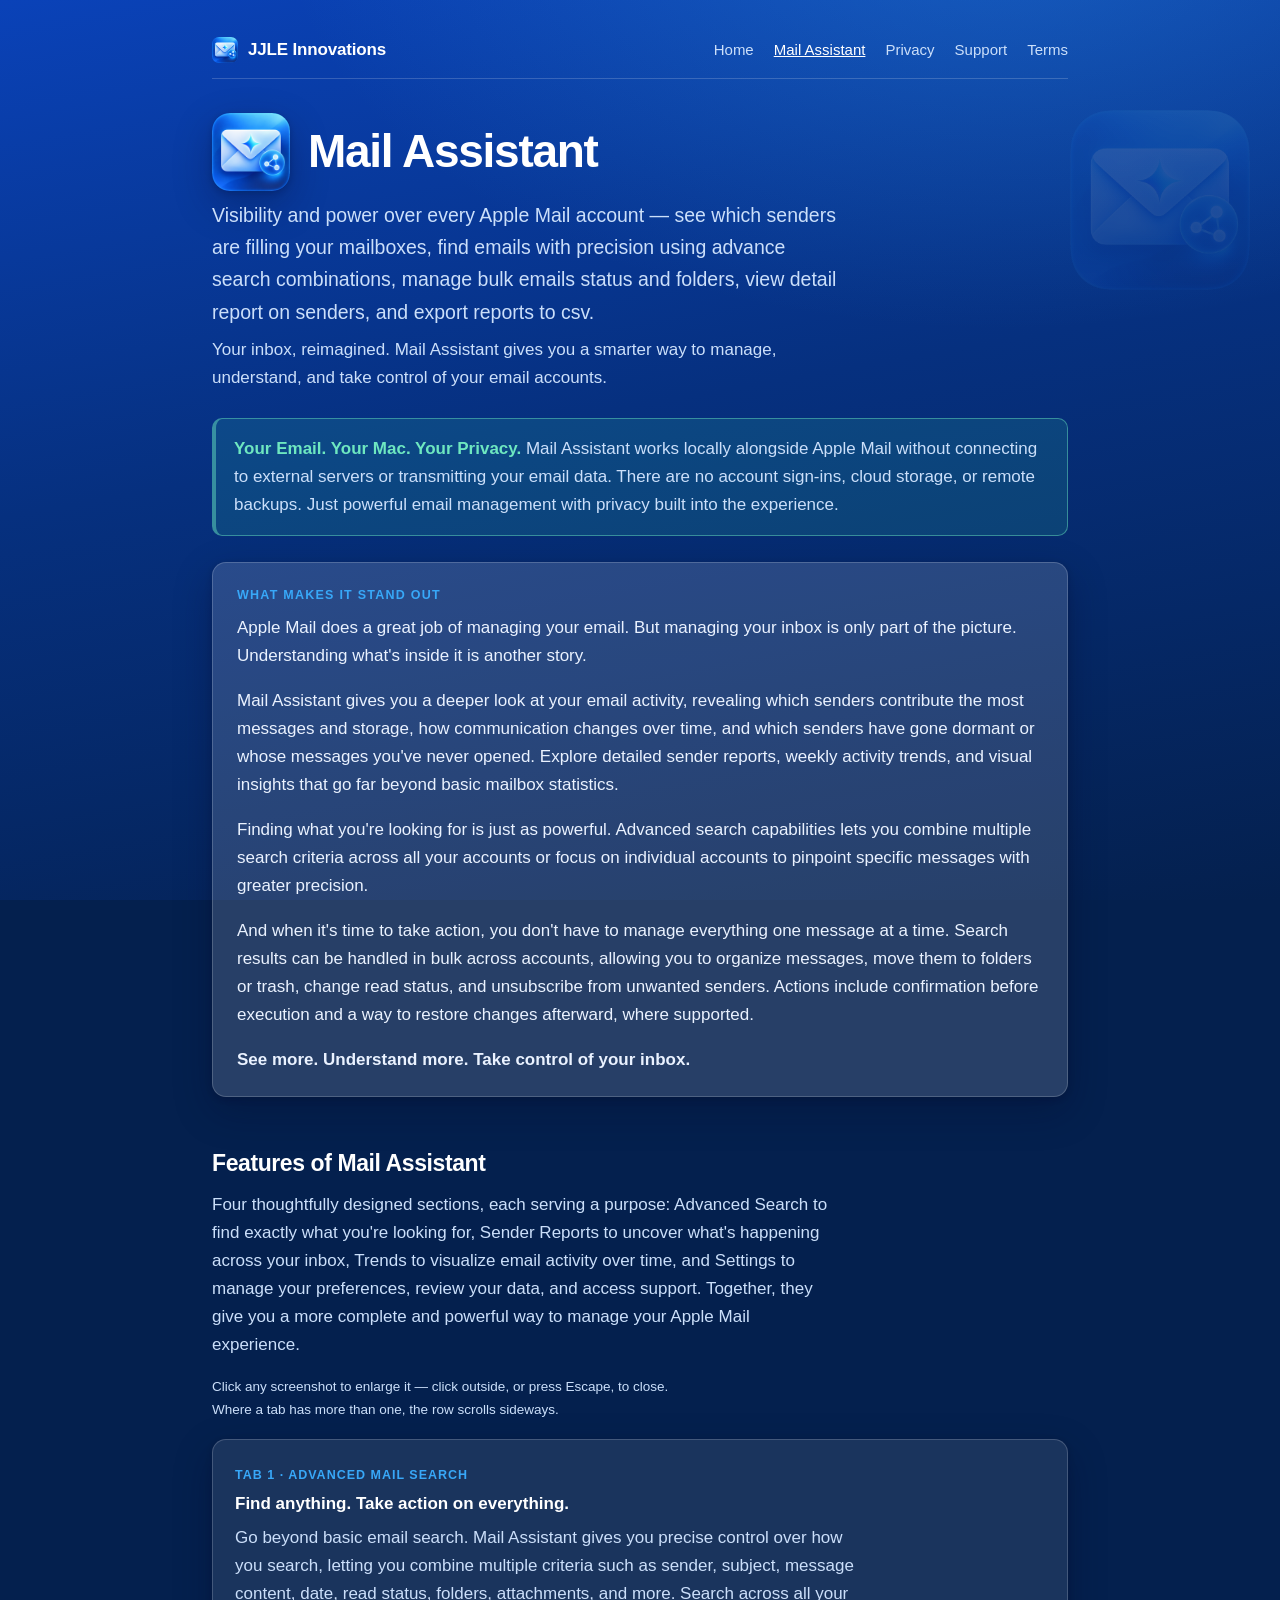
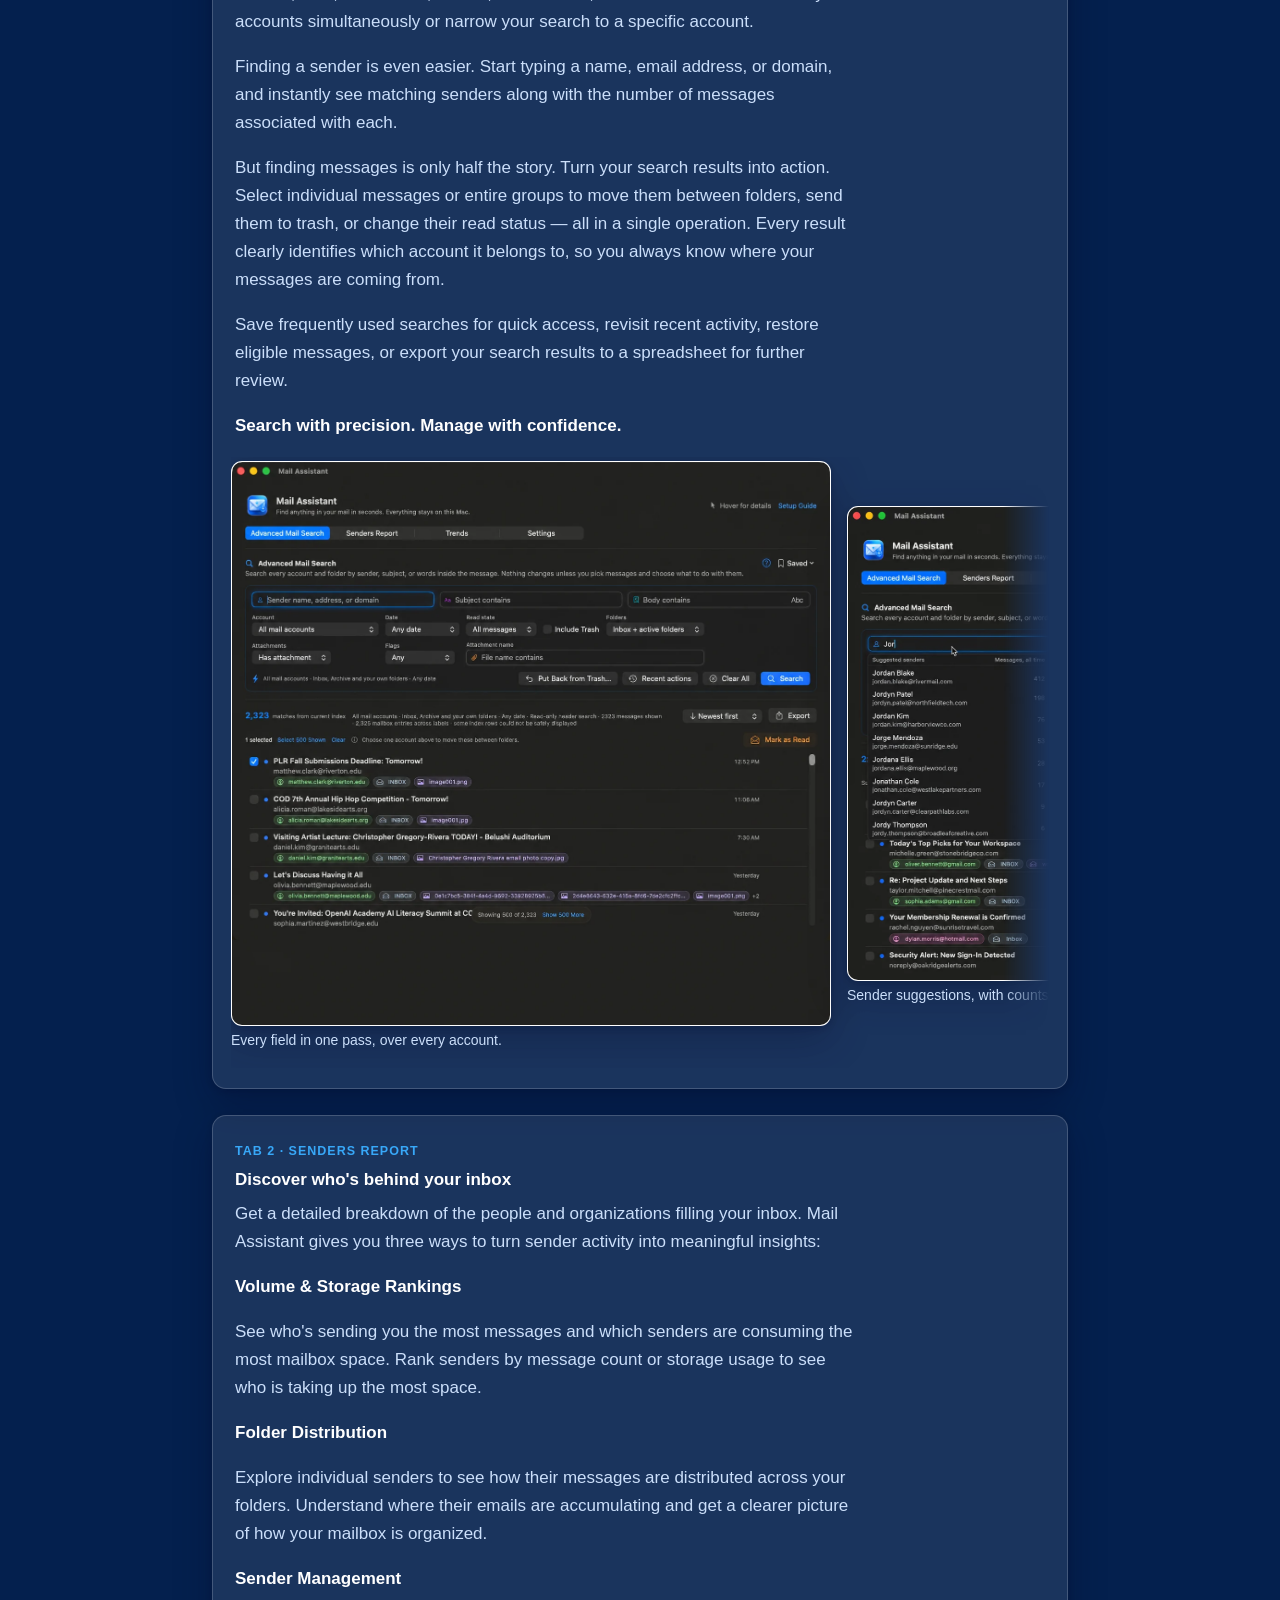
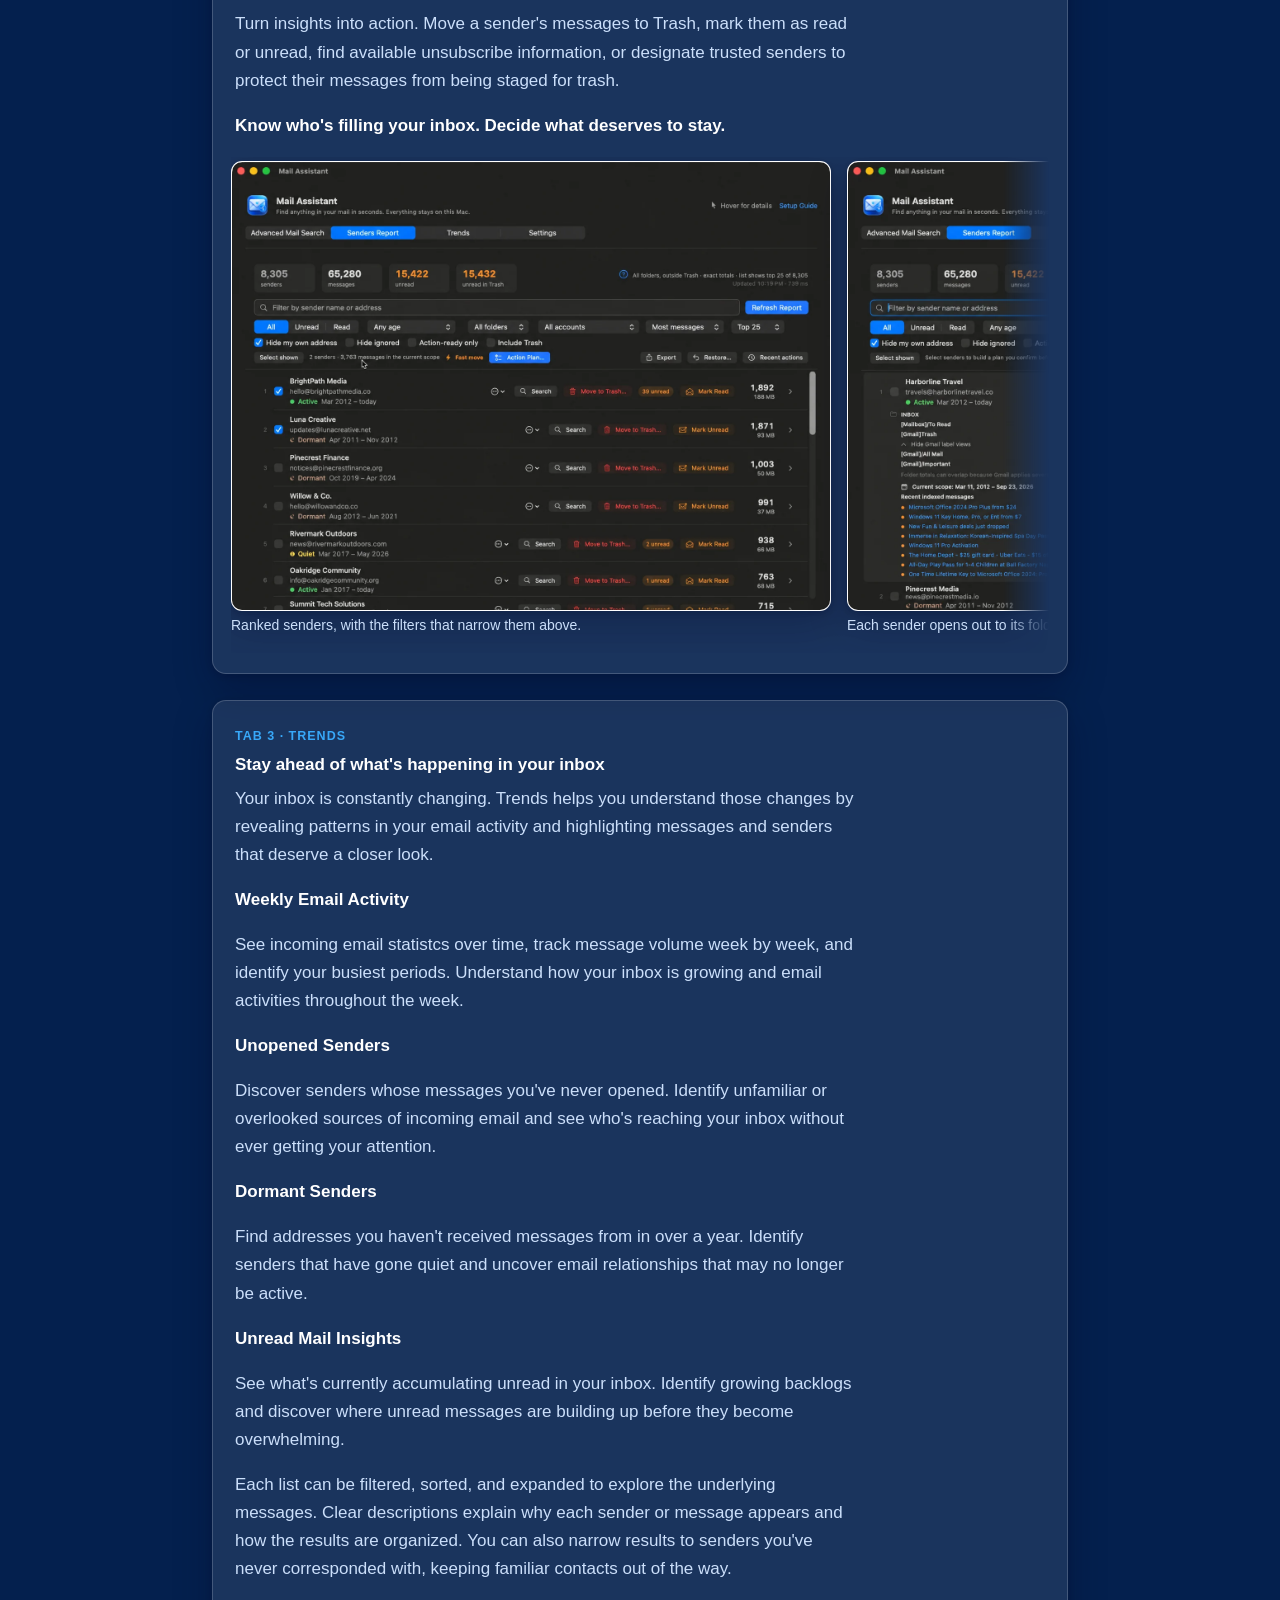
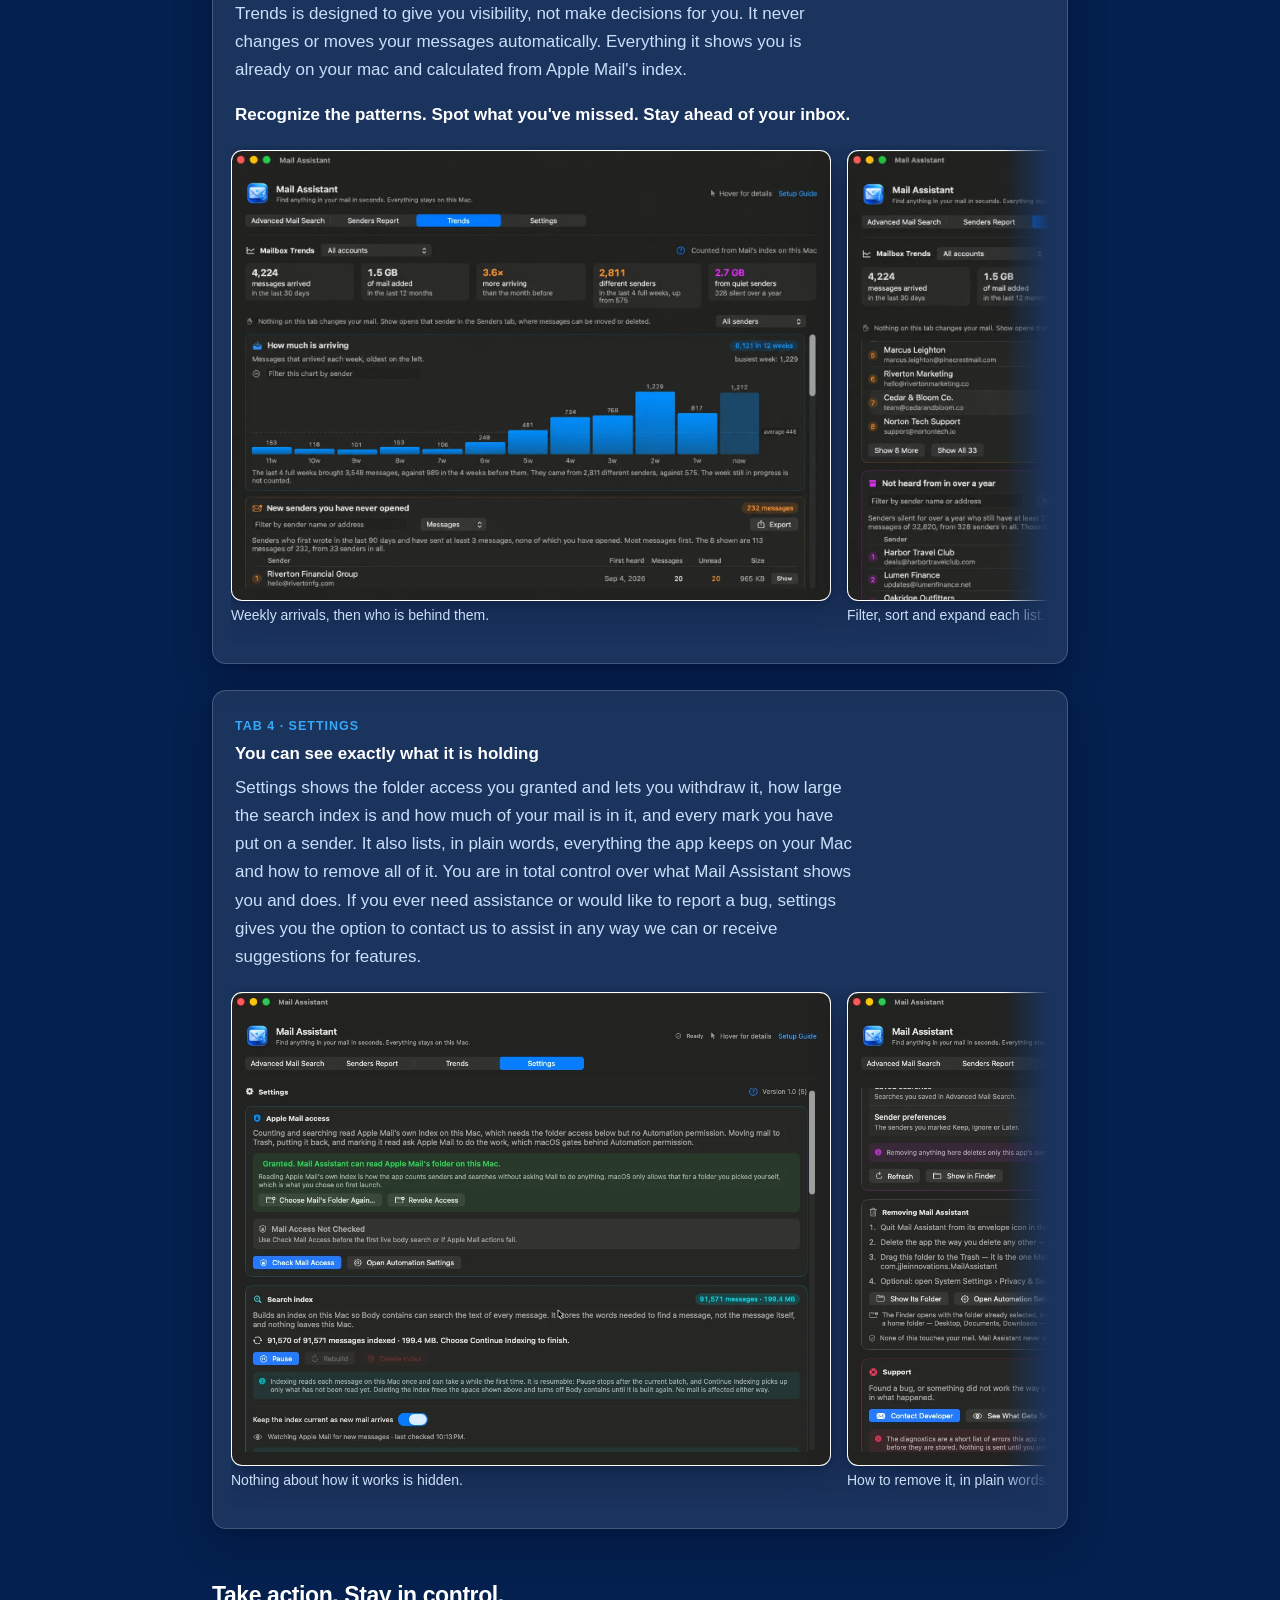
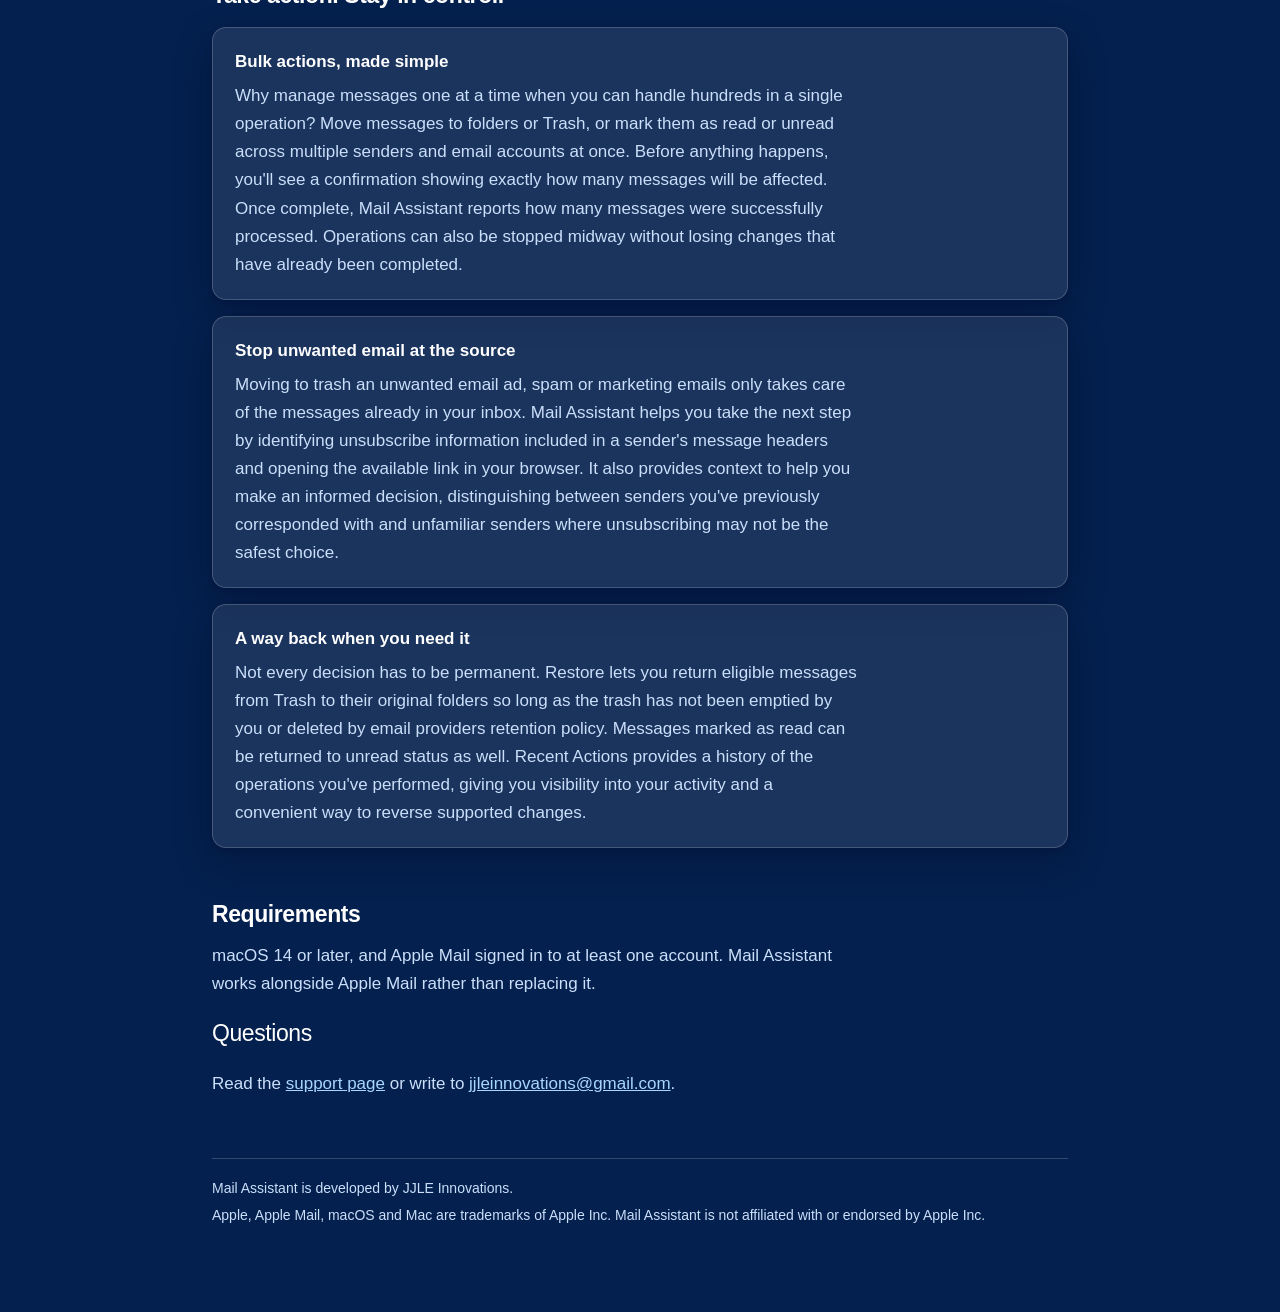
==== commit f5671e40: "Update 9 files" ====
--- a/mail-assistant/index.html
+++ b/mail-assistant/index.html
@@ -10,6 +10,7 @@
 <meta name="twitter:card" content="summary">
 <link rel="icon" href="/favicon.png" type="image/png">
 <link rel="stylesheet" href="/style.css?v=20260922c">
+<link rel="stylesheet" href="index.css?v=20261108a">
 </head>
 <body class="marked">
 <div class="wrap">
@@ -20,127 +21,85 @@
   <a href="/mail-assistant/" aria-current="page">Mail Assistant</a>
   <a href="/mail-assistant/privacy.html">Privacy</a>
   <a href="/mail-assistant/support.html">Support</a>
+  <a href="/mail-assistant/terms.html">Terms</a>
 </nav>
-
-<div class="masthead">
-  <img src="/icon.png" alt="Mail Assistant icon">
-  <h1>Mail Assistant</h1>
-</div>
-<p class="lead">Visibility and power over every Apple Mail account — see which senders are filling your mailboxes, how much room they take, and clear hundreds of messages in one pass.</p>
-<p class="sub-lead">Mail Assistant is here to make your experience with Apple Mail much better — letting you manage your accounts with greater visibility and control.</p>
-
-<div class="summary">
-  <p><strong>Everything stays on your Mac.</strong> Mail Assistant does not require network permission or account login. It reads the mail Apple Mail already downloaded and never sends any of it anywhere. It works directly with Apple Mail.</p>
-</div>
-
-<div class="stand-out">
-  <span class="kicker">What makes it stand out</span>
-  <p>Apple Mail handles your mail well. What it does not do is show you the shape of it. It can tell you how big an account or a mailbox is, but not <strong>which senders</strong> are behind that size, how many messages each has sent, how much space they take, or which of them you have never once opened. Mail Assistant allows you to perform advance searches and combination of search type providing precise search ensuring that you find what your looking for. It can give you a detailed report based on Senders and also show a trend with a chart displaying amount of messages from senders per week and more.</p>
-  <p>Mail Assistant lets you act on every account at once, with a confirmation first and a way back afterwards. <strong>Visibility, and the tools to do something with it.</strong></p>
-</div>
-
-<h2>Features of Mail Assistant</h2>
-<p>Designed across four intuitive tabs: three powerful modules engineered to elevate your Apple Mail workflow, and a final control hub offering complete data transparency and direct access to support</p>
-<p class="hint">Click any screenshot to enlarge it — click outside, or press Escape, to close. Where a tab has more than one, the row scrolls sideways.</p>
-
-<div class="card feature">
-  <span class="tab-name">Tab 1 · Advanced Mail Search</span>
-  <h3>Search once, then act on what you find</h3>
-  <p>Search by sender, subject, date, folder, attachment name, or words inside the message body — every account at once or a selected one. Start typing a sender and it offers matching addresses with the message count for each.</p>
-  <p>The results are not a dead end. Each row is tagged with the account it came from, and you can select any of them and move, trash or mark read/unread the whole selection in one pass. Searches you run often can be saved, and any result list exported as a spreadsheet.</p>
-  <div class="strip">
-    <button class="shot" type="button" data-src="/mail-assistant/shots/MailAssistantAdvanceSearch1.webp" data-caption="Sender, subject, body, date, folder, attachments and read state, over every account at once.">
-      <img src="/mail-assistant/shots/MailAssistantAdvanceSearch1.webp" alt="Advanced Mail Search with fields for sender, subject and body, above a list of matching messages." width="1293" height="1217" loading="lazy" decoding="async">
-      <span class="cap">Every field in one pass, over every account.</span>
-    </button>
-    <button class="shot" type="button" data-src="/mail-assistant/shots/MailAssistantAdvanceSearch2.webp" data-caption="Typing part of a sender name offers the matching addresses, each with how many messages it has sent you.">
-      <img src="/mail-assistant/shots/MailAssistantAdvanceSearch2.webp" alt="Typing a partial sender name shows matching senders with message counts." width="1410" height="1115" loading="lazy" decoding="async">
-      <span class="cap">Sender suggestions, with counts.</span>
-    </button>
-    <button class="shot" type="button" data-src="/mail-assistant/shots/MailAssistantAdvanceSearch3.webp" data-caption="Body search shows the matching words in context, and states plainly that Apple Mail was not contacted to find them.">
-      <img src="/mail-assistant/shots/MailAssistantAdvanceSearch3.webp" alt="A body-text search showing the matching phrase highlighted inside each result." width="1293" height="1217" loading="lazy" decoding="async">
-      <span class="cap">Body text, matched in context.</span>
-    </button>
+<main>
+  <div class="masthead">
+    <img src="../icon.png" alt="Mail Assistant icon"/>
+    <h1>Mail Assistant</h1>
   </div>
-</div>
-
-<div class="card feature">
-  <span class="tab-name">Tab 2 · Senders Report</span>
-  <h3>See who is actually filling your inbox</h3>
-  <p>Every sender ranked by how many messages they have sent you and how much space those take — and sorting by size is usually the surprise. A handful of senders account for most of a mailbox. Each row opens out to show which folders their mail is sitting in.</p>
-  <p>From here you can move a sender’s mail to a folder or to Trash, mark it read or unread, look for their unsubscribe details, or mark them as one to keep so they are never staged for deletion again.</p>
-  <div class="strip">
-    <button class="shot" type="button" data-src="/mail-assistant/shots/MailAssistantSendersReportView.webp" data-caption="Every sender, ranked. Tick the ones you want and build an Action Plan you confirm before anything changes.">
-      <img src="/mail-assistant/shots/MailAssistantSendersReportView.webp" alt="The Senders Report listing senders with message counts and space used, two of them selected for an Action Plan." width="1448" height="1086" loading="lazy" decoding="async">
-      <span class="cap">Ranked senders, with the filters that narrow them above.</span>
-    </button>
-    <button class="shot" type="button" data-src="/mail-assistant/shots/MailAssistantSendersReportView2.webp" data-caption="Open any sender to see which folders their mail is in and the latest messages they sent.">
-      <img src="/mail-assistant/shots/MailAssistantSendersReportView2.webp" alt="A sender expanded to show message counts per folder and a list of recent messages." width="1448" height="1086" loading="lazy" decoding="async">
-      <span class="cap">Each sender opens out to its folders.</span>
-    </button>
+  <p class="lead">
+    Visibility and power over every Apple Mail account — see which senders are filling your mailboxes, find emails with precision using advance search combinations, manage bulk emails status and folders, view detail report on senders, and export reports to csv.</p>
+  <p>Your inbox, reimagined. Mail Assistant gives you a smarter way to manage, understand, and take control of your email accounts.</p>
+  <div class="summary">
+    <p><strong>Your Email. Your Mac. Your Privacy.</strong> Mail Assistant works locally alongside Apple Mail without connecting to external servers or transmitting your email data. There are no account sign-ins, cloud storage, or remote backups. Just powerful email management with privacy built into the experience.</p>
   </div>
-</div>
-
-<div class="card feature">
-  <span class="tab-name">Tab 3 · Trends</span>
-  <h3>Catch it before it piles up</h3>
-  <p>Trends watches the shape of your mail rather than its contents: how much arrived each week and when the busiest week was, new senders you have never once opened, addresses you have not heard from in over a year, and what is stacking up unread now.</p>
-  <p>Each list can be filtered, re-sorted and opened up, and the sentence above the rows always states which rule put them there and which order you are looking at. Lists can be narrowed to addresses you have never written to, so the people you actually correspond with stay out of the way. Trends changes nothing by itself — it tells you where to look.</p>
-  <div class="strip">
-    <button class="shot" type="button" data-src="/mail-assistant/shots/MailAssistantTrends1.webp" data-caption="Twelve weeks of arrivals against the average week, above the senders worth a decision.">
-      <img src="/mail-assistant/shots/MailAssistantTrends1.webp" alt="The Trends tab: a bar chart of weekly arrivals above a list of new senders never opened." width="1448" height="1086" loading="lazy" decoding="async">
-      <span class="cap">Weekly arrivals, then who is behind them.</span>
-    </button>
-    <button class="shot" type="button" data-src="/mail-assistant/shots/MailAssistantTrends2.webp" data-caption="Every list has its own filter, sort and paging, and says how many senders it is holding back.">
-      <img src="/mail-assistant/shots/MailAssistantTrends2.webp" alt="Trends lists with filter and sort controls and buttons to show more senders." width="1448" height="1086" loading="lazy" decoding="async">
-      <span class="cap">Filter, sort and expand each list.</span>
-    </button>
+  <div class="stand-out">
+    <span class="kicker">What makes it stand out</span>
+    <p data-pm-slice="1 1 []">Apple Mail does a great job of managing your email. But managing your inbox is only part of the picture. Understanding what's inside it is another story.</p><p data-pm-slice="1 1 []">Mail Assistant gives you a deeper look at your email activity, revealing which senders contribute the most messages and storage, how communication changes over time, and which senders have gone dormant or whose messages you've never opened. Explore detailed sender reports, weekly activity trends, and visual insights that go far beyond basic mailbox statistics.</p><p data-pm-slice="1 1 []">Finding what you're looking for is just as powerful. Advanced search capabilities lets you combine multiple search criteria across all your accounts or focus on individual accounts to pinpoint specific messages with greater precision.</p><p data-pm-slice="1 1 []">And when it's time to take action, you don't have to manage everything one message at a time. Search results can be handled in bulk across accounts, allowing you to organize messages, move them to folders or trash, change read status, and unsubscribe from unwanted senders. Actions include confirmation before execution and a way to restore changes afterward, where supported.</p>
+    <p><b>See more. Understand more. Take control of your inbox.</b></p>
   </div>
-</div>
-
-<div class="card feature">
-  <span class="tab-name">Tab 4 · Settings</span>
-  <h3>You can see exactly what it is holding</h3>
-  <p>Settings shows the folder access you granted and lets you withdraw it, how large the search index is and how much of your mail is in it, and every mark you have put on a sender. It also lists, in plain words, everything the app keeps on your Mac and how to remove all of it.</p>
-  <div class="strip">
-    <button class="shot" type="button" data-src="/mail-assistant/shots/MailAssistantSettings1.webp" data-caption="Permission, index size and indexing progress, all stated rather than assumed - including a button to revoke the folder access.">
-      <img src="/mail-assistant/shots/MailAssistantSettings1.webp" alt="The Settings tab showing Apple Mail access with a Revoke Access button, and the search index size and progress." width="1088" height="860" loading="lazy" decoding="async">
-      <span class="cap">Nothing about how it works is hidden.</span>
-    </button>
-    <button class="shot" type="button" data-src="/mail-assistant/shots/MailAssistantSettings2.webp" data-caption="What the app keeps on your Mac, step-by-step instructions for removing it completely, and a way to report a problem.">
-      <img src="/mail-assistant/shots/MailAssistantSettings2.webp" alt="Settings listing the app's own stored data, the steps to remove Mail Assistant, and a Contact Developer button." width="1088" height="860" loading="lazy" decoding="async">
-      <span class="cap">How to remove it, in plain words.</span>
-    </button>
+  <h2>Features of Mail Assistant</h2>
+  <p data-pm-slice="1 1 []">Four thoughtfully designed sections, each serving a purpose: Advanced Search to find exactly what you're looking for, Sender Reports to uncover what's happening across your inbox, Trends to visualize email activity over time, and Settings to manage your preferences, review your data, and access support. Together, they give you a more complete and powerful way to manage your Apple Mail experience.</p>
+  <p class="hint">
+    Click any screenshot to enlarge it — click outside, or press Escape, to close. Where a tab has more than one, the row scrolls sideways.
+  </p>
+  <div class="card feature">
+    <span class="tab-name">Tab 1 · Advanced Mail Search</span>
+    <h3 data-pm-slice="1 1 []">Find anything. Take action on everything.</h3>
+    <p data-pm-slice="1 1 []">Go beyond basic email search. Mail Assistant gives you precise control over how you search, letting you combine multiple criteria such as sender, subject, message content, date, read status, folders, attachments, and more. Search across all your accounts simultaneously or narrow your search to a specific account.</p><p data-pm-slice="1 1 []">Finding a sender is even easier. Start typing a name, email address, or domain, and instantly see matching senders along with the number of messages associated with each.</p><p data-pm-slice="1 1 []">But finding messages is only half the story. Turn your search results into action. Select individual messages or entire groups to move them between folders, send them to trash, or change their read status — all in a single operation. Every result clearly identifies which account it belongs to, so you always know where your messages are coming from.</p>
+    <p data-pm-slice="1 1 []">Save frequently used searches for quick access, revisit recent activity, restore eligible messages, or export your search results to a spreadsheet for further review.</p><p data-pm-slice="1 1 []"><strong>Search with precision. Manage with confidence.</strong></p>
+    <div class="strip">
+      <button type="button" data-src="shots/MailAssistantAdvanceSearch1.webp" data-caption="Sender, subject, body, date, folder, attachments and read state, over every account at once." class="shot"> <img src="shots/MailAssistantAdvanceSearch1.webp" alt="Advanced Mail Search with fields for sender, subject and body, above a list of matching messages." width="1293" height="1217" loading="lazy" decoding="async"/> <span class="cap">Every field in one pass, over every account.</span> </button> <button type="button" data-src="shots/MailAssistantAdvanceSearch2.webp" data-caption="Typing part of a sender name offers the matching addresses, each with how many messages it has sent you." class="shot"> <img src="shots/MailAssistantAdvanceSearch2.webp" alt="Typing a partial sender name shows matching senders with message counts." width="1410" height="1115" loading="lazy" decoding="async"/> <span class="cap">Sender suggestions, with counts.</span> </button> <button type="button" data-src="shots/MailAssistantAdvanceSearch3.webp" data-caption="Body search shows the matching words in context, and states plainly that Apple Mail was not contacted to find them." class="shot"> <img src="shots/MailAssistantAdvanceSearch3.webp" alt="A body-text search showing the matching phrase highlighted inside each result." width="1293" height="1217" loading="lazy" decoding="async"/> <span class="cap">Body text, matched in context.</span> </button>
+    </div>
   </div>
-</div>
-
-<h2>Acting on what you find</h2>
-
-<div class="card">
-  <h3>Hundreds of messages in one pass</h3>
-  <p>Move to a folder, move to Trash, or mark read or unread — for several senders at once, across different accounts, in a single run. Every action shows a confirmation naming exactly how many messages it will affect, reports back how many were actually changed, and can be stopped part way without losing the work already done.</p>
-</div>
-
-<div class="card">
-  <h3>Stop the next one from arriving</h3>
-  <p>Deleting today’s newsletter does nothing about next week’s. Mail Assistant reads the unsubscribe details the sender put in their own message headers and hands the link to your browser. It also tells you whether unsubscribing is the right move: for a sender you have written to before it usually is, and for one you have never heard from it usually is not.</p>
-</div>
-
-<div class="card">
-  <h3>Put it back</h3>
-  <p>Restore returns messages from Trash to the folders they came from. Mark as Read is undone by Mark as Unread. Recent actions keeps a record of everything you did, so nothing you try here is a one-way door.</p>
-</div>
-
-<h2>Requirements</h2>
-<p>macOS 14 or later, and Apple Mail signed in to at least one account. Mail Assistant works alongside Apple Mail rather than replacing it.</p>
-
-<h2>TestFlight</h2>
-<p>Looking for beta testers to test all the features and report any bugs if any found. Specially need testers running MacOS 14 and above please. Use the link below to install the app. Currently only for Mac not iOS devices. Thanks!</p>
-<p><a href= https://testflight.apple.com/join/8eRpXYuS>Click here to access the beta testing version</a></p>
-
-<h2>Questions</h2>
-<p>Read the <a href="/mail-assistant/support.html">support page</a> or write to <a href="mailto:jjleinnovations@gmail.com">jjleinnovations@gmail.com</a>.</p>
-
+  <div class="card feature">
+    <span class="tab-name">Tab 2 · Senders Report</span>
+    <h3 data-pm-slice="1 1 []">Discover who's behind your inbox</h3>
+    <p data-pm-slice="1 1 []">Get a detailed breakdown of the people and organizations filling your inbox. Mail Assistant gives you three ways to turn sender activity into meaningful insights:</p><p data-pm-slice="1 1 []"><strong>Volume &amp; Storage Rankings</strong></p>
+    <p data-pm-slice="1 1 []">See who's sending you the most messages and which senders are consuming the most mailbox space. Rank senders by message count or storage usage to see who is taking up the most space.</p><p data-pm-slice="1 1 []"><strong>Folder Distribution</strong></p><p data-pm-slice="1 1 []">Explore individual senders to see how their messages are distributed across your folders. Understand where their emails are accumulating and get a clearer picture of how your mailbox is organized.</p><p data-pm-slice="1 1 []"><strong>Sender Management</strong></p><p data-pm-slice="1 1 []">Turn insights into action. Move a sender's messages to Trash, mark them as read or unread, find available unsubscribe information, or designate trusted senders to protect their messages from being staged for trash.</p><p data-pm-slice="1 1 []"><strong>Know who's filling your inbox. Decide what deserves to stay.</strong></p>
+    <div class="strip">
+      <button type="button" data-src="shots/MailAssistantSendersReportView.webp" data-caption="Every sender, ranked. Tick the ones you want and build an Action Plan you confirm before anything changes." class="shot"> <img src="shots/MailAssistantSendersReportView.webp" alt="The Senders Report listing senders with message counts and space used, two of them selected for an Action Plan." width="1448" height="1086" loading="lazy" decoding="async"/> <span class="cap">Ranked senders, with the filters that narrow them above.</span> </button> <button type="button" data-src="shots/MailAssistantSendersReportView2.webp" data-caption="Open any sender to see which folders their mail is in and the latest messages they sent." class="shot"> <img src="shots/MailAssistantSendersReportView2.webp" alt="A sender expanded to show message counts per folder and a list of recent messages." width="1448" height="1086" loading="lazy" decoding="async"/> <span class="cap">Each sender opens out to its folders.</span> </button>
+    </div>
+  </div>
+  <div class="card feature">
+    <span class="tab-name">Tab 3 · Trends</span>
+    <h3 data-pm-slice="1 1 []">Stay ahead of what's happening in your inbox</h3>
+    <p data-pm-slice="1 1 []">Your inbox is constantly changing. Trends helps you understand those changes by revealing patterns in your email activity and highlighting messages and senders that deserve a closer look.</p><p data-pm-slice="1 1 []"><strong>Weekly Email Activity</strong></p>
+    <p data-pm-slice="1 1 []">See incoming email statistcs over time, track message volume week by week, and identify your busiest periods. Understand how your inbox is growing and email activities throughout the week.</p><p data-pm-slice="1 1 []"><strong>Unopened Senders</strong></p><p data-pm-slice="1 1 []">Discover senders whose messages you've never opened. Identify unfamiliar or overlooked sources of incoming email and see who's reaching your inbox without ever getting your attention.</p><p data-pm-slice="1 1 []"><strong>Dormant Senders</strong></p><p data-pm-slice="1 1 []">Find addresses you haven't received messages from in over a year. Identify senders that have gone quiet and uncover email relationships that may no longer be active.</p><p data-pm-slice="1 1 []"><strong>Unread Mail Insights</strong></p><p data-pm-slice="1 1 []">See what's currently accumulating unread in your inbox. Identify growing backlogs and discover where unread messages are building up before they become overwhelming.</p><p data-pm-slice="1 1 []">Each list can be filtered, sorted, and expanded to explore the underlying messages. Clear descriptions explain why each sender or message appears and how the results are organized. You can also narrow results to senders you've never corresponded with, keeping familiar contacts out of the way.</p><p data-pm-slice="1 1 []">Trends is designed to give you visibility, not make decisions for you. It never changes or moves your messages automatically. Everything it shows you is already on your mac and calculated from Apple Mail's index.</p><p data-pm-slice="1 1 []"><strong>Recognize the patterns. Spot what you've missed. Stay ahead of your inbox.</strong></p>
+    <div class="strip">
+      <button type="button" data-src="shots/MailAssistantTrends1.webp" data-caption="Twelve weeks of arrivals against the average week, above the senders worth a decision." class="shot"> <img src="shots/MailAssistantTrends1.webp" alt="The Trends tab: a bar chart of weekly arrivals above a list of new senders never opened." width="1448" height="1086" loading="lazy" decoding="async"/> <span class="cap">Weekly arrivals, then who is behind them.</span> </button> <button type="button" data-src="shots/MailAssistantTrends2.webp" data-caption="Every list has its own filter, sort and paging, and says how many senders it is holding back." class="shot"> <img src="shots/MailAssistantTrends2.webp" alt="Trends lists with filter and sort controls and buttons to show more senders." width="1448" height="1086" loading="lazy" decoding="async"/> <span class="cap">Filter, sort and expand each list.</span> </button>
+    </div>
+  </div>
+  <div class="card feature">
+    <span class="tab-name">Tab 4 · Settings</span>
+    <h3>You can see exactly what it is holding</h3>
+    <p>
+      Settings shows the folder access you granted and lets you withdraw it, how large the search index is and how much of your mail is in it, and every mark you have put on a sender. It also lists, in plain words, everything the app keeps on your Mac and how to remove all of it. You are in total control over what Mail Assistant shows you and does. If you ever need assistance or would like to report a bug, settings gives you the option to contact us to assist in any way we can or receive suggestions for features.</p>
+    <div class="strip">
+      <button type="button" data-src="shots/MailAssistantSettings1.webp" data-caption="Permission, index size and indexing progress, all stated rather than assumed - including a button to revoke the folder access." class="shot"> <img src="shots/MailAssistantSettings1.webp" alt="The Settings tab showing Apple Mail access with a Revoke Access button, and the search index size and progress." width="1088" height="860" loading="lazy" decoding="async"/> <span class="cap">Nothing about how it works is hidden.</span> </button> <button type="button" data-src="shots/MailAssistantSettings2.webp" data-caption="What the app keeps on your Mac, step-by-step instructions for removing it completely, and a way to report a problem." class="shot"> <img src="shots/MailAssistantSettings2.webp" alt="Settings listing the app's own stored data, the steps to remove Mail Assistant, and a Contact Developer button." width="1088" height="860" loading="lazy" decoding="async"/> <span class="cap">How to remove it, in plain words.</span> </button>
+    </div>
+  </div>
+  <h2 data-pm-slice="1 1 []">Take action. Stay in control.</h2>
+  <div class="card">
+    <h3 data-pm-slice="1 1 []">Bulk actions, made simple</h3>
+    <p data-pm-slice="1 1 []">Why manage messages one at a time when you can handle hundreds in a single operation? Move messages to folders or Trash, or mark them as read or unread across multiple senders and email accounts at once. Before anything happens, you'll see a confirmation showing exactly how many messages will be affected. Once complete, Mail Assistant reports how many messages were successfully processed. Operations can also be stopped midway without losing changes that have already been completed.</p>
+  </div>
+  <div class="card">
+    <h3 data-pm-slice="1 1 []">Stop unwanted email at the source</h3>
+    <p data-pm-slice="1 1 []">Moving to trash an unwanted email ad, spam or marketing emails only takes care of the messages already in your inbox. Mail Assistant helps you take the next step by identifying unsubscribe information included in a sender's message headers and opening the available link in your browser. It also provides context to help you make an informed decision, distinguishing between senders you've previously corresponded with and unfamiliar senders where unsubscribing may not be the safest choice.</p>
+  </div>
+  <div class="card">
+    <h3 data-pm-slice="1 1 []">A way back when you need it</h3>
+    <p data-pm-slice="1 1 []">Not every decision has to be permanent. Restore lets you return eligible messages from Trash to their original folders so long as the trash has not been emptied by you or deleted by email providers retention policy. Messages marked as read can be returned to unread status as well. Recent Actions provides a history of the operations you've performed, giving you visibility into your activity and a convenient way to reverse supported changes.</p>
+  </div>
+  <h2>Requirements</h2>
+  <p>
+    macOS 14 or later, and Apple Mail signed in to at least one account. Mail Assistant works alongside Apple Mail rather than replacing it.</p><p><span style="font-size: 23px; letter-spacing: -0.018em; background-color: rgba(0, 0, 0, 0); color: rgb(255, 255, 255);">Questions</span></p>
+  <p>
+    Read the <a href="support.html">support page</a> or write to <a href="mailto:jjleinnovations@gmail.com">jjleinnovations@gmail.com</a>.
+  </p>
+</main>
 <footer>
   <p>Mail Assistant is developed by JJLE Innovations.</p>
   <p>Apple, Apple Mail, macOS and Mac are trademarks of Apple Inc. Mail Assistant is not affiliated with or endorsed by Apple Inc.</p>
@@ -151,8 +110,8 @@
 <dialog class="zoom" id="zoom" aria-label="Enlarged screenshot">
   <button class="close" type="button" value="close">Close</button>
   <figure>
-    <img id="zoom-img" alt="">
-    <figcaption id="zoom-cap"></figcaption>
+    <img id="zoom-img" alt="The Trends tab: a bar chart of weekly arrivals above a list of new senders never opened.">
+    <figcaption id="zoom-cap">Twelve weeks of arrivals against the average week, above the senders worth a decision.</figcaption>
   </figure>
 </dialog>
 
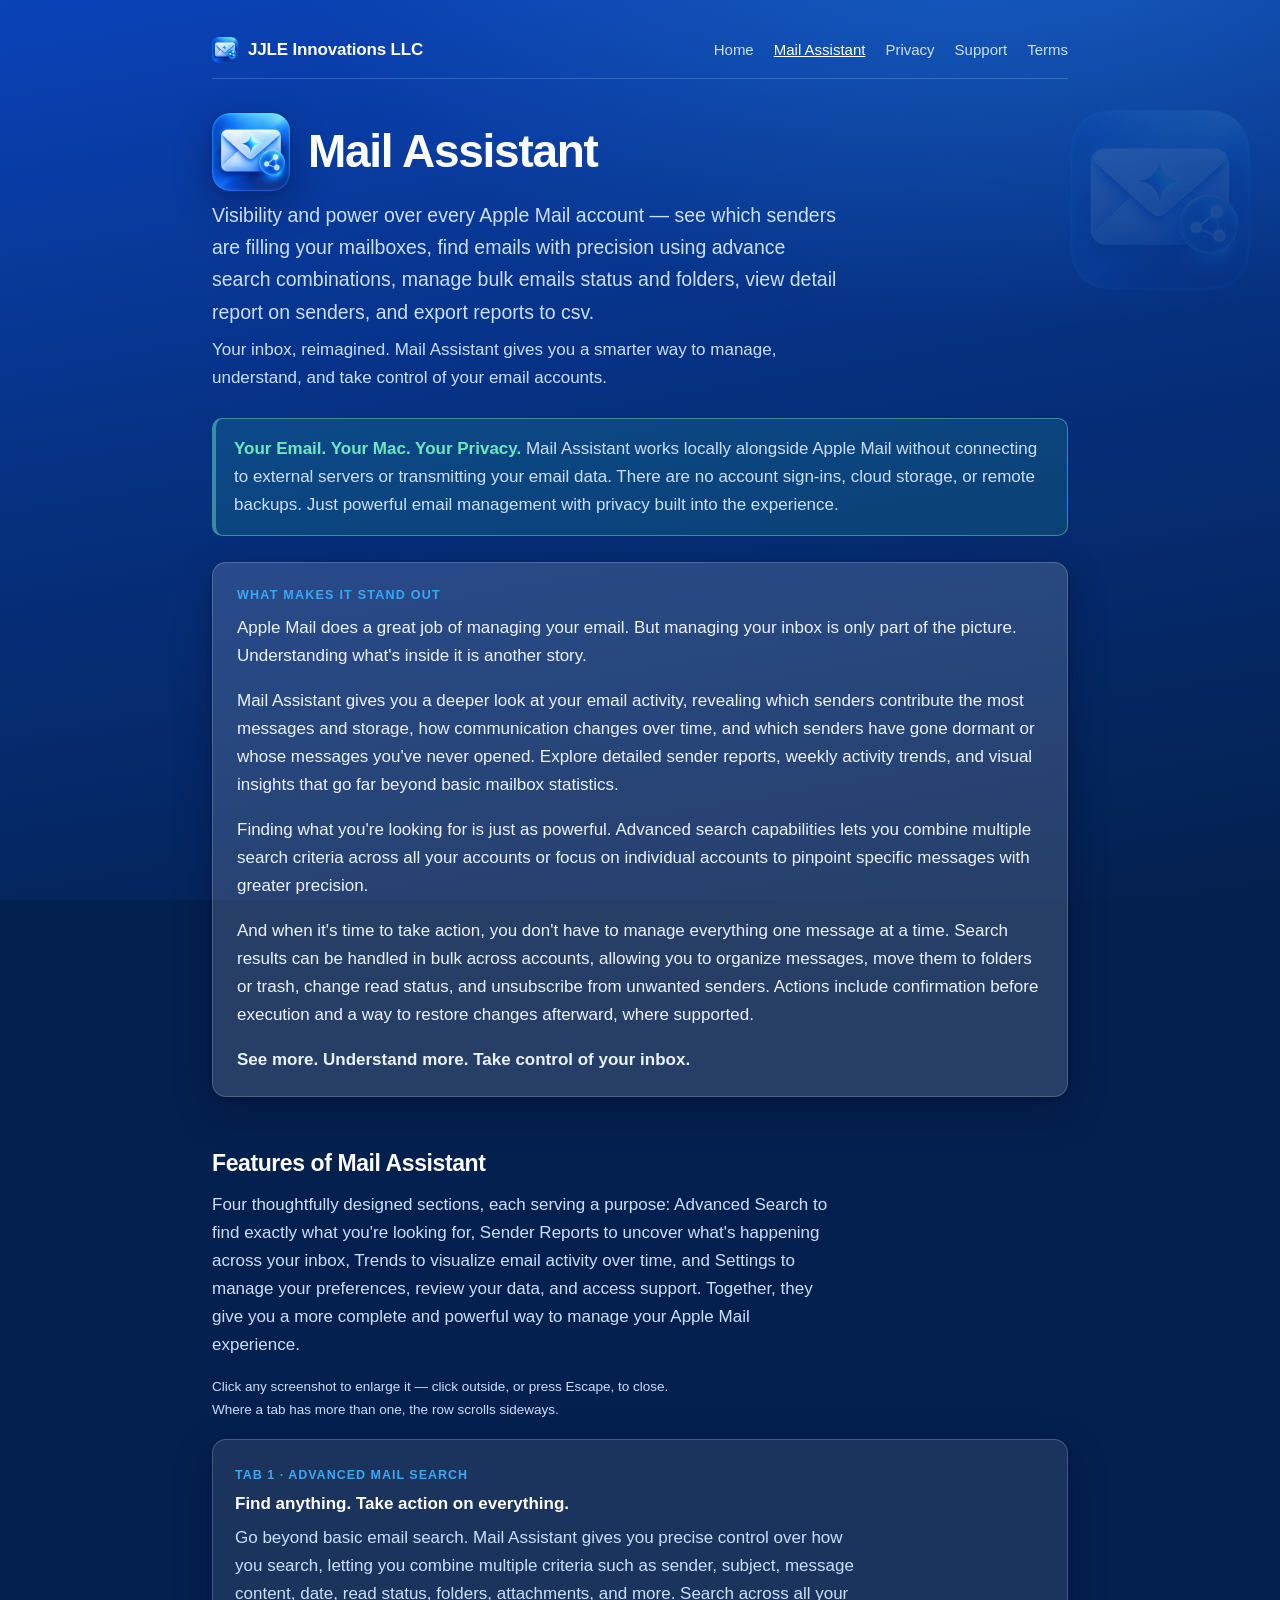
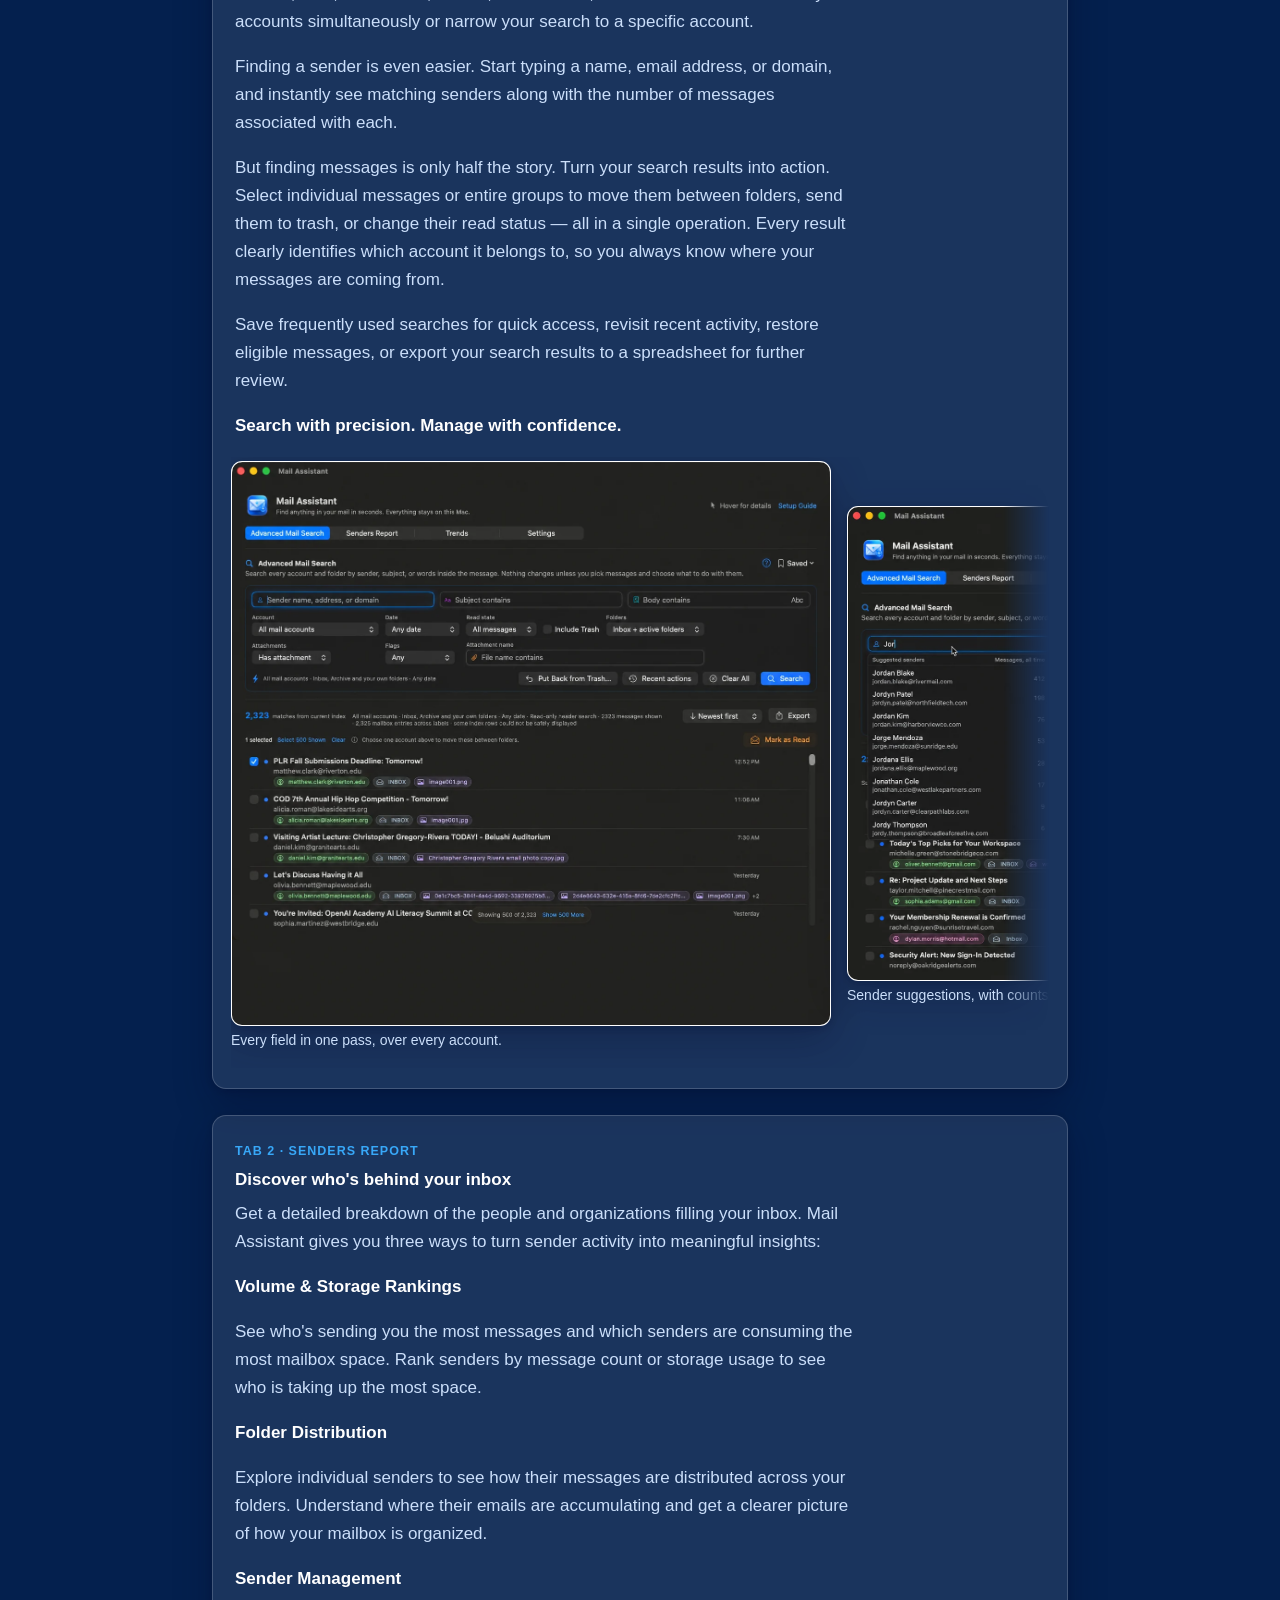
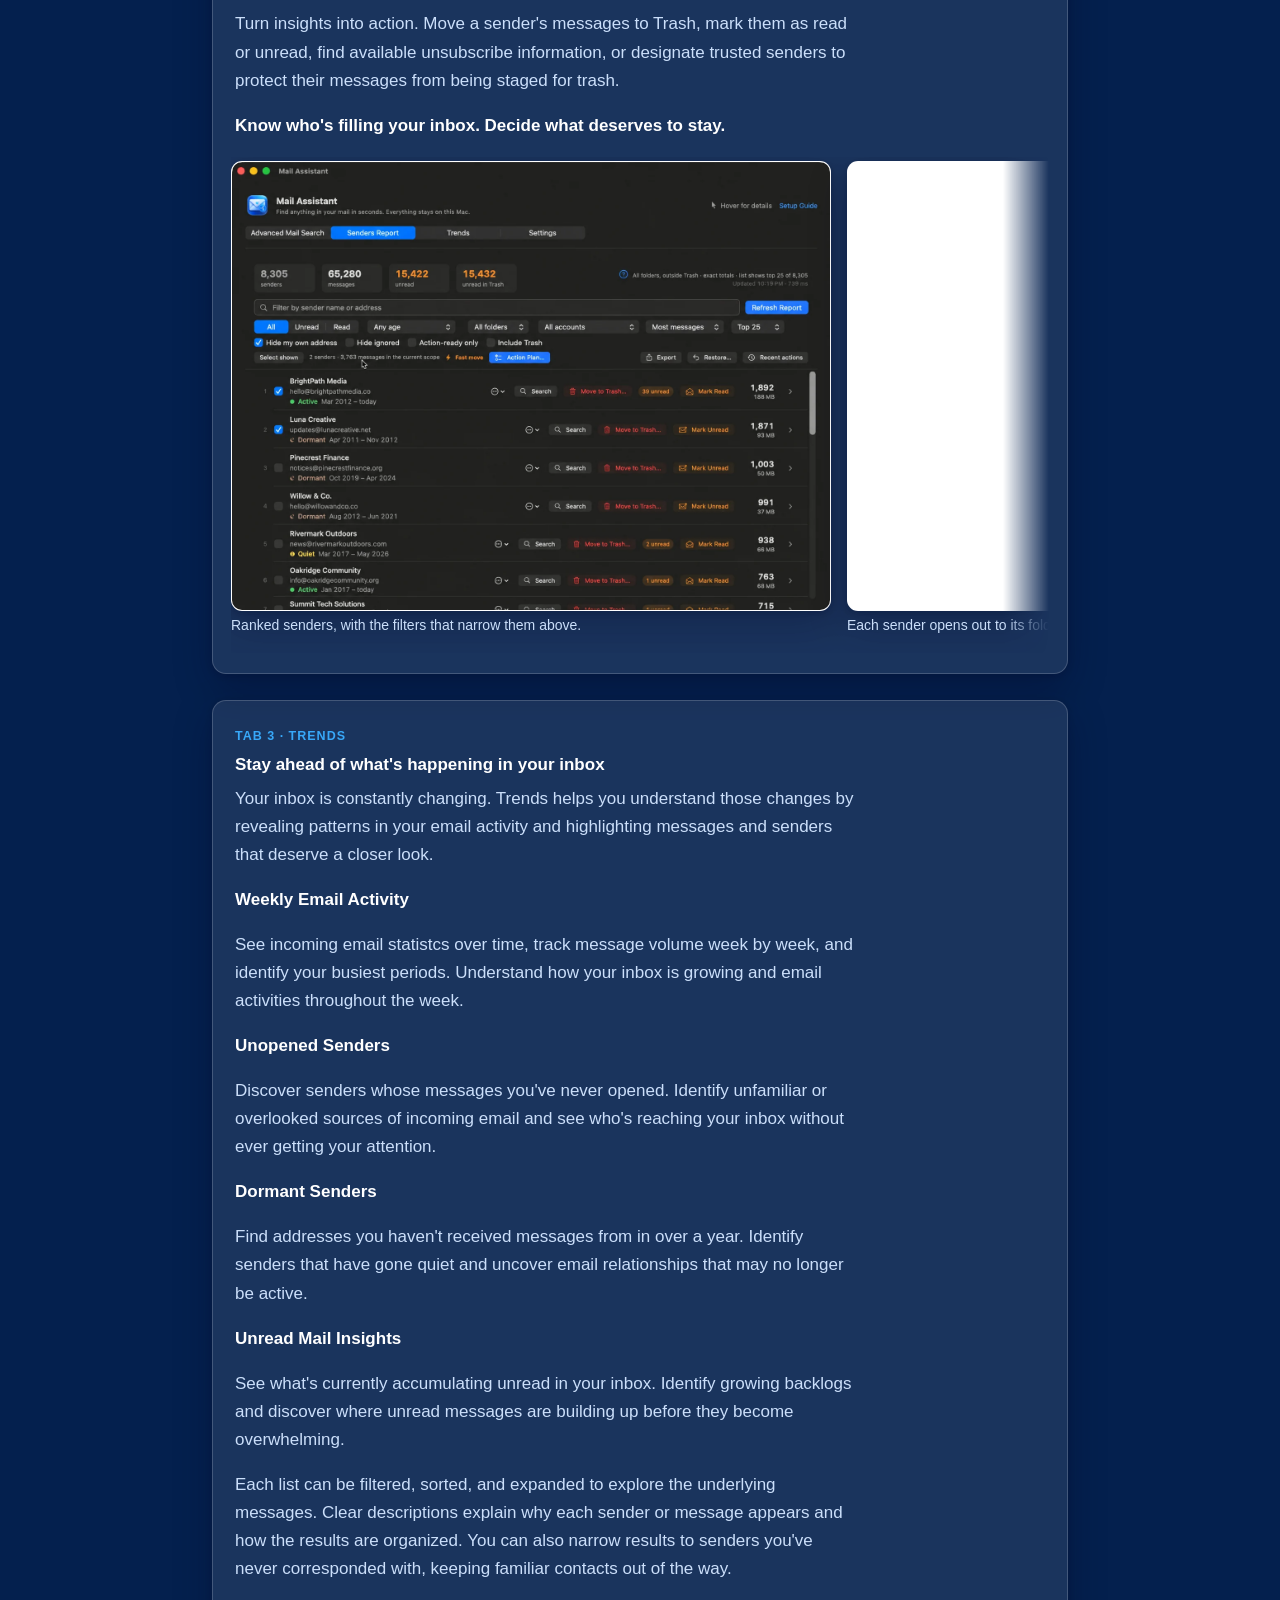
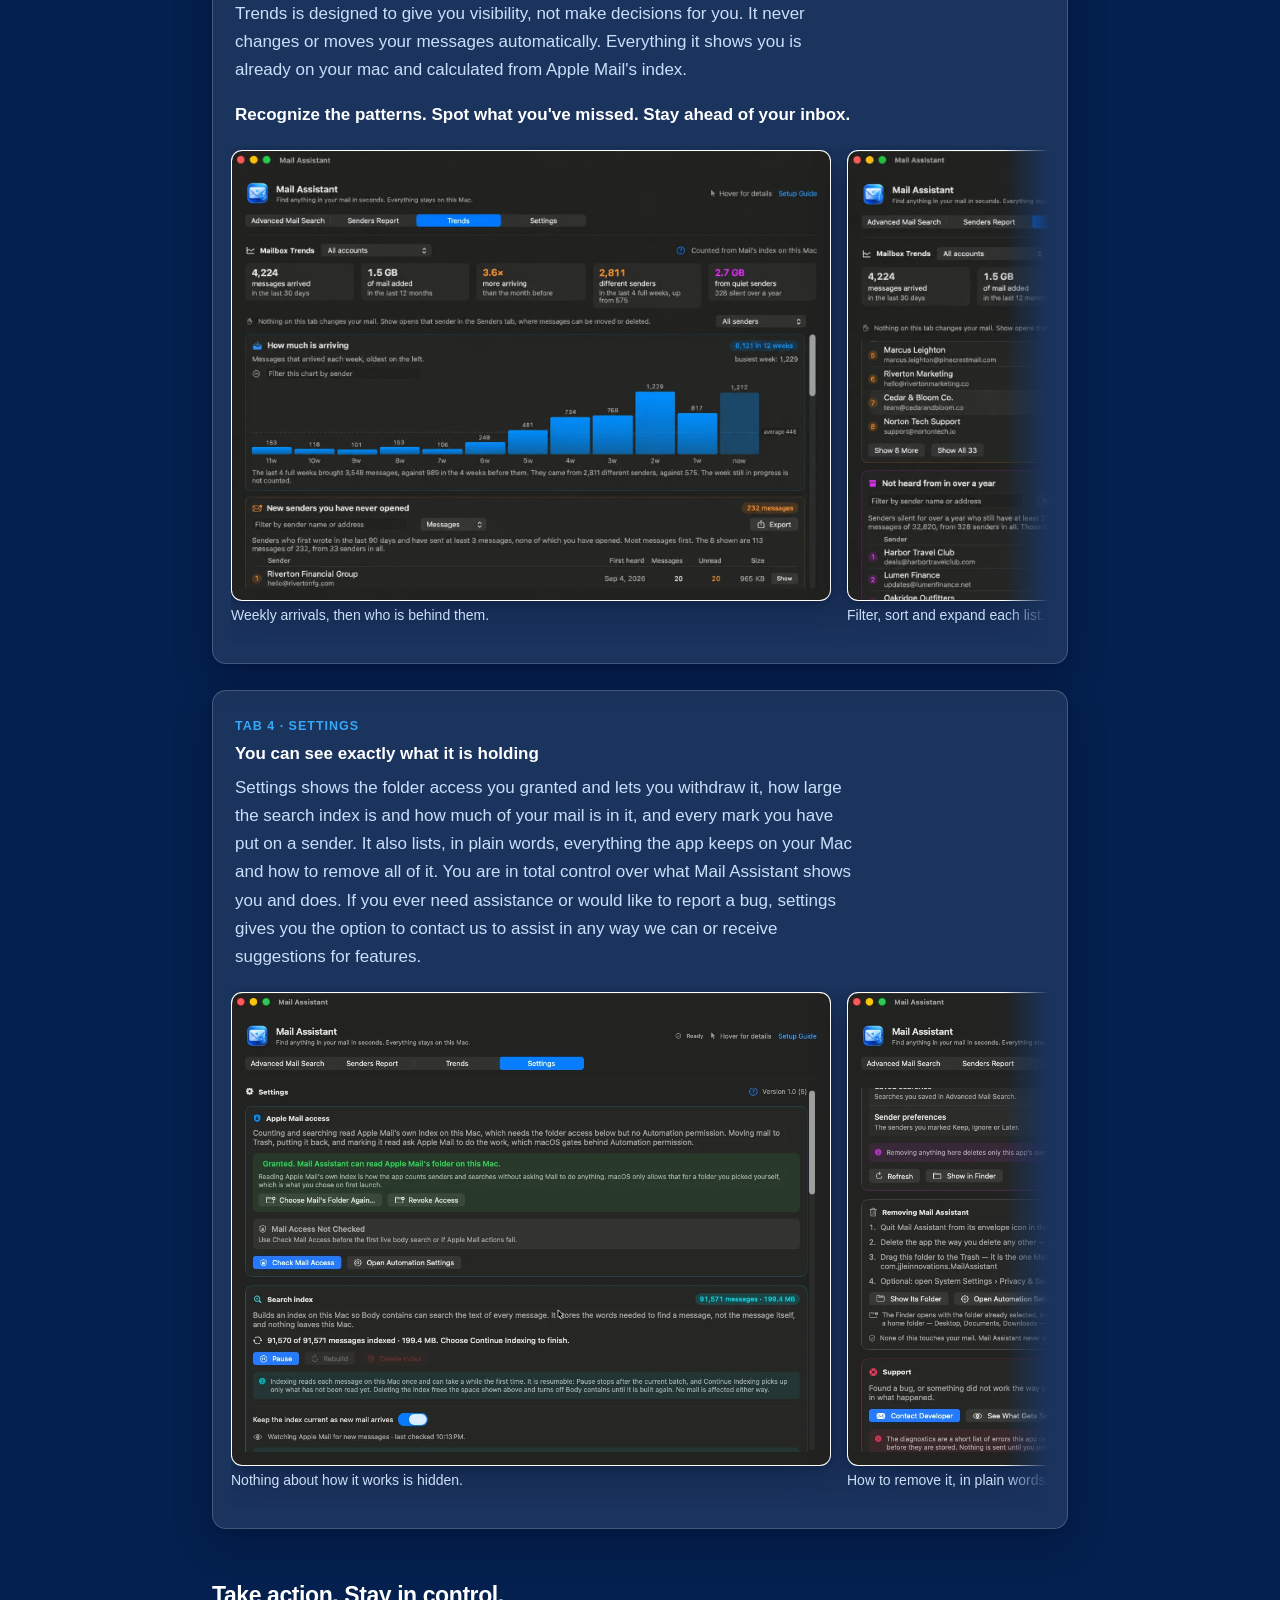
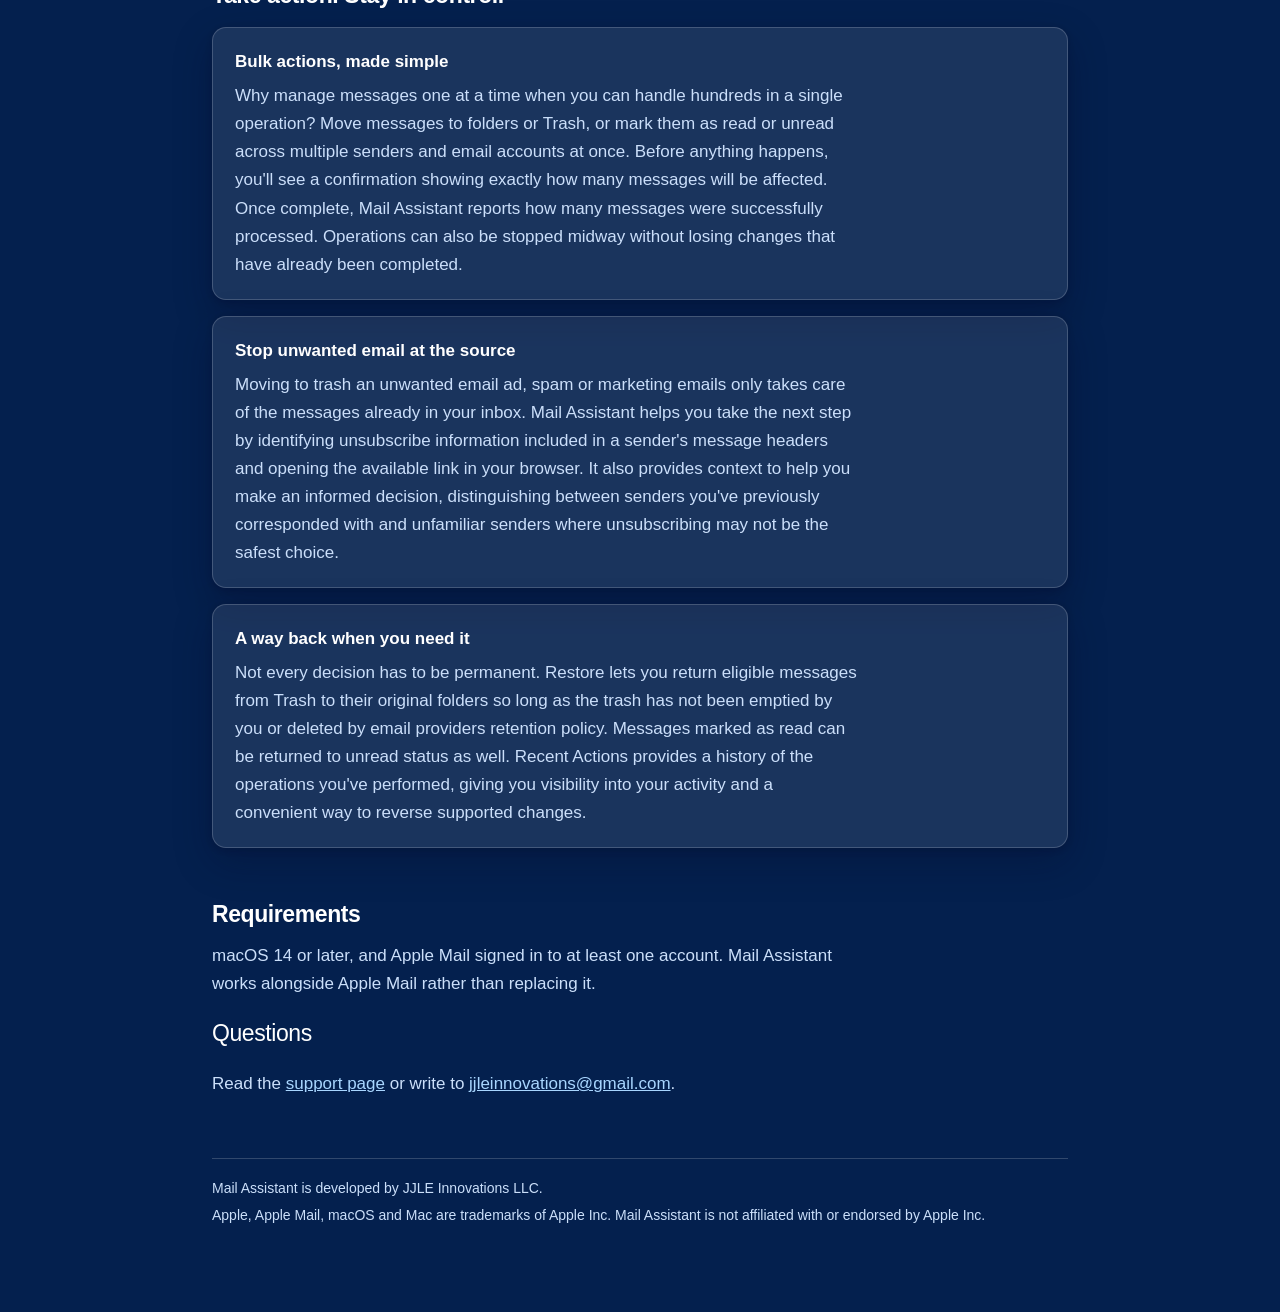
==== commit e3b7e8c0: "Update 2 files" ====
--- a/mail-assistant/index.html
+++ b/mail-assistant/index.html
@@ -16,7 +16,7 @@
 <div class="wrap">
 
 <nav>
-  <span class="brand"><img src="/icon.png" alt="">JJLE Innovations</span>
+  <span class="brand"><img src="/icon.png" alt="">JJLE Innovations LLC</span>
   <a href="/">Home</a>
   <a href="/mail-assistant/" aria-current="page">Mail Assistant</a>
   <a href="/mail-assistant/privacy.html">Privacy</a>
@@ -101,7 +101,7 @@
   </p>
 </main>
 <footer>
-  <p>Mail Assistant is developed by JJLE Innovations.</p>
+  <p>Mail Assistant is developed by JJLE Innovations LLC.</p>
   <p>Apple, Apple Mail, macOS and Mac are trademarks of Apple Inc. Mail Assistant is not affiliated with or endorsed by Apple Inc.</p>
 </footer>
 
